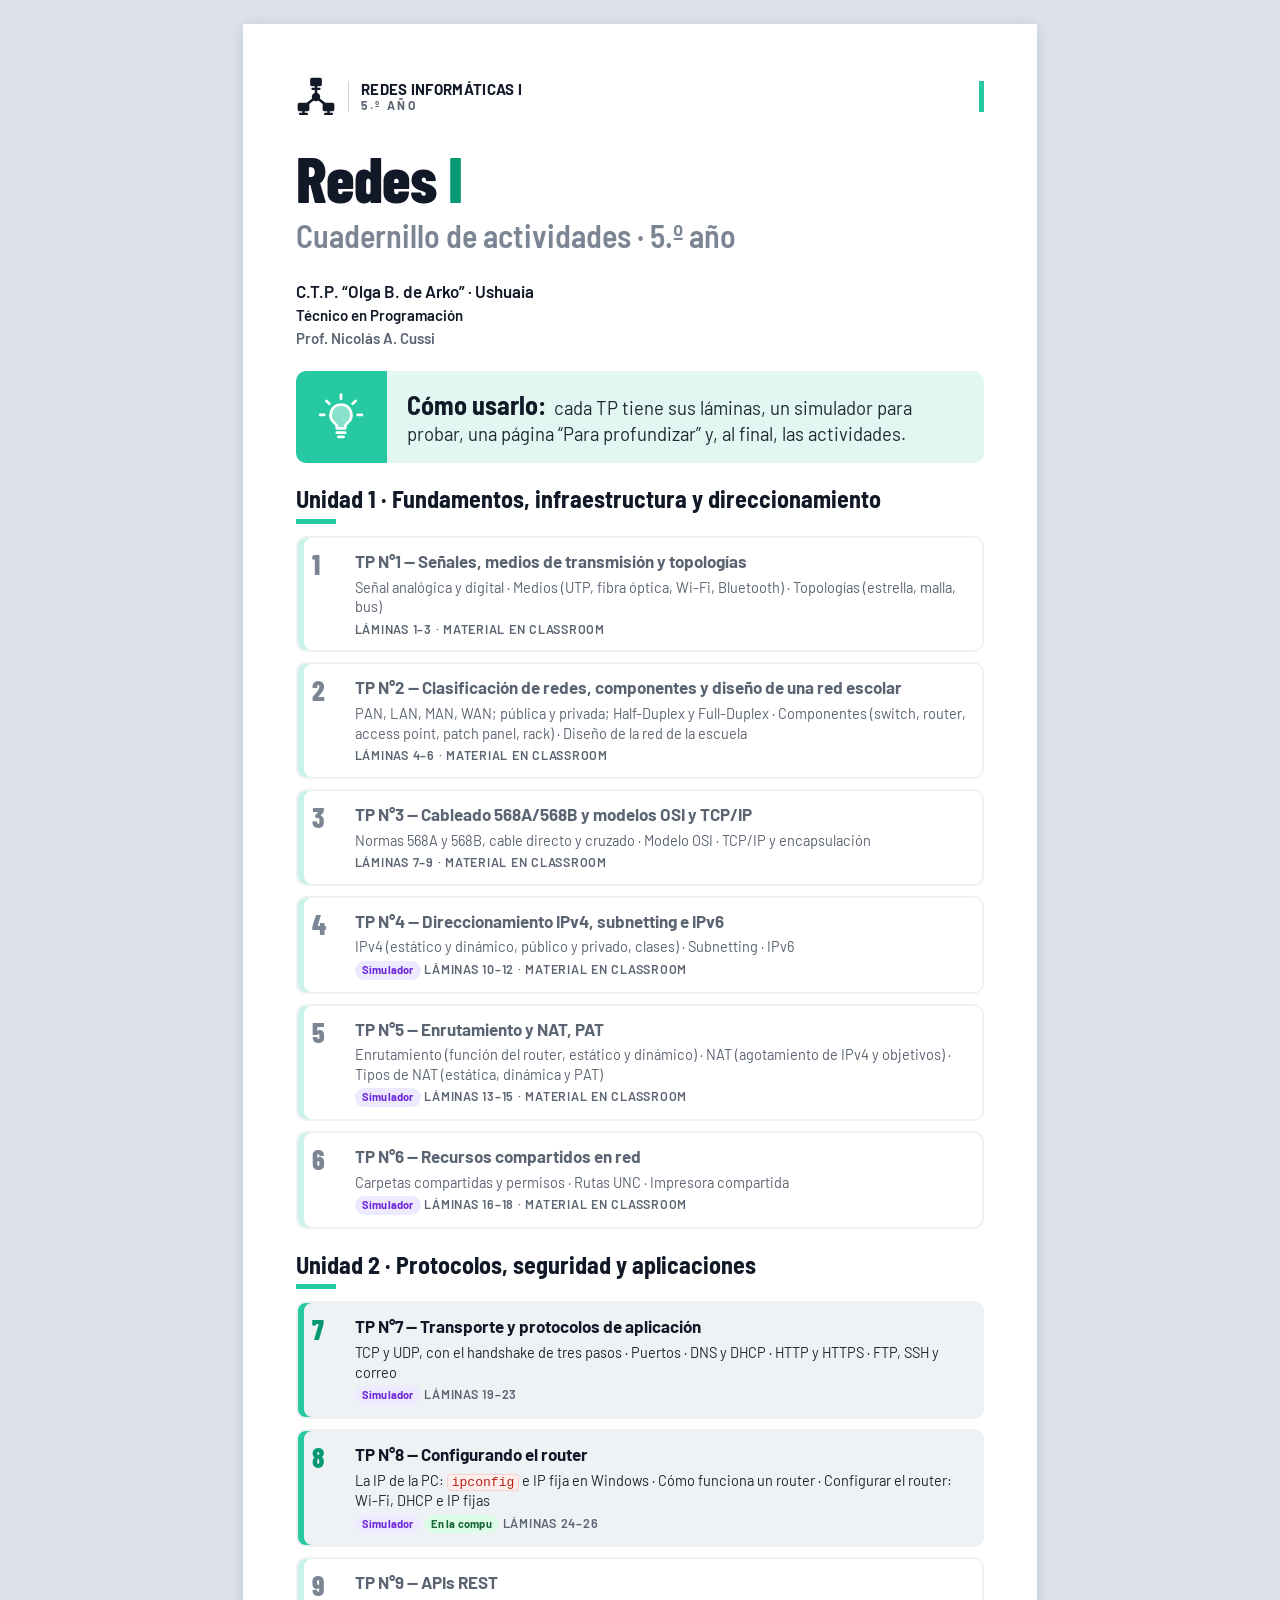
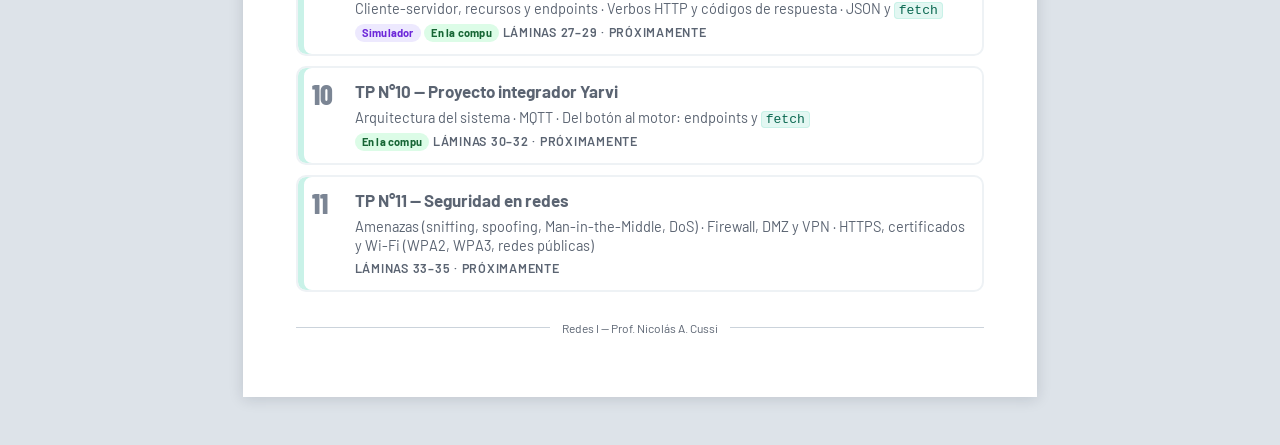
==== indice.html @ a8e3566a "Índice: Técnico en Programación en negro" ====
<!DOCTYPE html>
<html lang="es-AR">
<head>
  <meta charset="utf-8">
  <meta name="viewport" content="width=device-width, initial-scale=1">
  <title>Redes I — Cuadernillo de actividades · Prof. Nicolás A. Cussi</title>
  <meta name="description" content="Cuadernillo de actividades de Redes I (5.º año), organizado en 11 TPs y 2 unidades. Técnico en Programación, C.T.P. “Olga B. de Arko”, Ushuaia.">
  <meta name="theme-color" content="#26C9A1">
  <link rel="preload" href="assets/fonts/barlow-condensed-latin-800-normal.woff2" as="font" type="font/woff2" crossorigin>
  <link rel="stylesheet" href="assets/css/estilos.css">
</head>
<body>

<svg width="0" height="0" style="position:absolute" aria-hidden="true" focusable="false">
  <defs>
    <!-- Red en estrella: tres equipos conectados a un nodo central -->
    <symbol id="i-red-solido" viewBox="0 0 48 48">
      <path d="M24 24V15M24 24L9 36M24 24l15 12" style="fill:none;stroke:currentColor;stroke-width:3;stroke-linecap:round"/>
      <g style="fill:currentColor;stroke:none">
        <circle cx="24" cy="24" r="5"/>
        <rect x="17" y="1" width="14" height="10" rx="2"/>
        <path d="M22.5 10.5h3V13h2.75a1.25 1.25 0 0 1 0 2.5h-8.5a1.25 1.25 0 0 1 0-2.5h2.75z"/>
        <rect x="2" y="31" width="14" height="10" rx="2"/>
        <path d="M7.5 40.5h3V43h2.75a1.25 1.25 0 0 1 0 2.5h-8.5a1.25 1.25 0 0 1 0-2.5h2.75z"/>
        <rect x="32" y="31" width="14" height="10" rx="2"/>
        <path d="M37.5 40.5h3V43h2.75a1.25 1.25 0 0 1 0 2.5h-8.5a1.25 1.25 0 0 1 0-2.5h2.75z"/>
      </g>
    </symbol>
  </defs>
</svg>

<a class="saltar" href="#indice">Saltar al índice</a>

<main class="portada">
  <div class="cab" aria-hidden="true">
    <svg class="cab__logo"><use href="#i-red-solido"/></svg>
    <div class="cab__marca"><b>REDES INFORMÁTICAS I</b><span>5.º AÑO</span></div>
    <span class="cab__raya"></span>
  </div>

  <header class="portada__hero">
    <h1>Redes <span>I</span></h1>
    <p class="tit__sub">Cuadernillo de actividades · 5.º año</p>
  </header>

  <p class="portada__datos">
    <strong class="portada__escuela">C.T.P.&nbsp;“Olga&nbsp;B.&nbsp;de&nbsp;Arko” · Ushuaia</strong><br>
    <strong class="portada__carrera">Técnico en Programación</strong><br>
    <strong>Prof. Nicolás A. Cussi</strong>
  </p>

  <aside class="idea" aria-label="Cómo usar el cuadernillo">
    <span class="idea__ico" aria-hidden="true">
      <svg class="ico" viewBox="0 0 48 48" focusable="false">
        <path d="M24 2.5v4M10 8.5l2.8 2.8M38 8.5l-2.8 2.8M4 22h4M40 22h4"/>
        <path d="M24 12a10 10 0 0 0-6.2 17.8c1.4 1.2 2.2 2.6 2.2 4.2v1h8v-1c0-1.6.8-3 2.2-4.2A10 10 0 0 0 24 12z" style="fill:var(--ac)"/>
        <path d="M20 39h8M21.5 43h5"/>
      </svg>
    </span>
    <p><strong>Cómo usarlo:</strong> cada TP tiene sus láminas, un simulador para probar, una página “Para profundizar” y, al final, las actividades.</p>
  </aside>

  <section class="bloque" id="indice" aria-labelledby="u1">
    <h2 class="subtitulo" id="u1">Unidad 1 · Fundamentos, infraestructura y direccionamiento</h2>
    <ul class="lista-tp">
      <li>
        <div class="tp tp--pronto">
          <span class="tp__num" aria-hidden="true">1</span>
          <span class="tp__titulo">TP N°1 — Señales, medios de transmisión y topologías</span>
          <span class="tp__temas">Señal analógica y digital · Medios (UTP, fibra óptica, Wi-Fi, Bluetooth) · Topologías (estrella, malla, bus)</span>
          <span class="tp__meta">Láminas 1–3 · Material en Classroom</span>
        </div>
      </li>
      <li>
        <div class="tp tp--pronto">
          <span class="tp__num" aria-hidden="true">2</span>
          <span class="tp__titulo">TP N°2 — Clasificación de redes, componentes y diseño de una red escolar</span>
          <span class="tp__temas">PAN, LAN, MAN, WAN; pública y privada; Half-Duplex y Full-Duplex · Componentes (switch, router, access point, patch panel, rack) · Diseño de la red de la escuela</span>
          <span class="tp__meta">Láminas 4–6 · Material en Classroom</span>
        </div>
      </li>
      <li>
        <div class="tp tp--pronto">
          <span class="tp__num" aria-hidden="true">3</span>
          <span class="tp__titulo">TP N°3 — Cableado 568A/568B y modelos OSI y TCP/IP</span>
          <span class="tp__temas">Normas 568A y 568B, cable directo y cruzado · Modelo OSI · TCP/IP y encapsulación</span>
          <span class="tp__meta">Láminas 7–9 · Material en Classroom</span>
        </div>
      </li>
      <li>
        <div class="tp tp--pronto">
          <span class="tp__num" aria-hidden="true">4</span>
          <span class="tp__titulo">TP N°4 — Direccionamiento IPv4, subnetting e IPv6</span>
          <span class="tp__temas">IPv4 (estático y dinámico, público y privado, clases) · Subnetting · IPv6</span>
          <span class="tp__meta"><span class="etq etq--sim">Simulador</span> Láminas 10–12 · Material en Classroom</span>
        </div>
      </li>
      <li>
        <div class="tp tp--pronto">
          <span class="tp__num" aria-hidden="true">5</span>
          <span class="tp__titulo">TP N°5 — Enrutamiento y NAT, PAT</span>
          <span class="tp__temas">Enrutamiento (función del router, estático y dinámico) · NAT (agotamiento de IPv4 y objetivos) · Tipos de NAT (estática, dinámica y PAT)</span>
          <span class="tp__meta"><span class="etq etq--sim">Simulador</span> Láminas 13–15 · Material en Classroom</span>
        </div>
      </li>
      <li>
        <div class="tp tp--pronto">
          <span class="tp__num" aria-hidden="true">6</span>
          <span class="tp__titulo">TP N°6 — Recursos compartidos en red</span>
          <span class="tp__temas">Carpetas compartidas y permisos · Rutas UNC · Impresora compartida</span>
          <span class="tp__meta"><span class="etq etq--sim">Simulador</span> Láminas 16–18 · Material en Classroom</span>
        </div>
      </li>
    </ul>
  </section>

  <section class="bloque" aria-labelledby="u2">
    <h2 class="subtitulo" id="u2">Unidad 2 · Protocolos, seguridad y aplicaciones</h2>
    <ul class="lista-tp">
      <li>
        <a class="tp" href="unidades/tp07.html">
          <span class="tp__num" aria-hidden="true">7</span>
          <span class="tp__titulo">TP N°7 — Transporte y protocolos de aplicación</span>
          <span class="tp__temas">TCP y UDP, con el handshake de tres pasos · Puertos · DNS y DHCP · HTTP y HTTPS · FTP, SSH y correo</span>
          <span class="tp__meta"><span class="etq etq--sim">Simulador</span> Láminas 19–23 <span class="tp__visto" data-visto="7" hidden>· ✓ Visto</span></span>
        </a>
      </li>
      <li>
        <a class="tp" href="unidades/tp08.html">
          <span class="tp__num" aria-hidden="true">8</span>
          <span class="tp__titulo">TP N°8 — Configurando el router</span>
          <span class="tp__temas">La IP de la PC: <code class="cod-cmd">ipconfig</code> e IP fija en Windows · Cómo funciona un router · Configurar el router: Wi-Fi, DHCP e IP fijas</span>
          <span class="tp__meta"><span class="etq etq--sim">Simulador</span> <span class="etq etq--compu">En la compu</span> Láminas 24–26 <span class="tp__visto" data-visto="8" hidden>· ✓ Visto</span></span>
        </a>
      </li>
      <li>
        <div class="tp tp--pronto">
          <span class="tp__num" aria-hidden="true">9</span>
          <span class="tp__titulo">TP N°9 — APIs REST</span>
          <span class="tp__temas">Cliente-servidor, recursos y endpoints · Verbos HTTP y códigos de respuesta · JSON y <code>fetch</code></span>
          <span class="tp__meta"><span class="etq etq--sim">Simulador</span> <span class="etq etq--compu">En la compu</span> Láminas 27–29 · Próximamente</span>
        </div>
      </li>
      <li>
        <div class="tp tp--pronto">
          <span class="tp__num" aria-hidden="true">10</span>
          <span class="tp__titulo">TP N°10 — Proyecto integrador Yarvi</span>
          <span class="tp__temas">Arquitectura del sistema · MQTT · Del botón al motor: endpoints y <code>fetch</code></span>
          <span class="tp__meta"><span class="etq etq--compu">En la compu</span> Láminas 30–32 · Próximamente</span>
        </div>
      </li>
      <li>
        <div class="tp tp--pronto">
          <span class="tp__num" aria-hidden="true">11</span>
          <span class="tp__titulo">TP N°11 — Seguridad en redes</span>
          <span class="tp__temas">Amenazas (sniffing, spoofing, Man-in-the-Middle, DoS) · Firewall, DMZ y VPN · HTTPS, certificados y Wi-Fi (WPA2, WPA3, redes públicas)</span>
          <span class="tp__meta">Láminas 33–35 · Próximamente</span>
        </div>
      </li>
    </ul>
  </section>

  <footer class="pie">
    <span class="pie__linea"></span>
    <span>Redes I — Prof. Nicolás A. Cussi</span>
    <span class="pie__linea"></span>
  </footer>
</main>

<script src="assets/js/actividades.js"></script>
</body>
</html>
---- assets/css/estilos.css ----
/* ==========================================================
   Redes I — Cuadernillo web
   Prof. Nicolás A. Cussi • Técnico en Programación · 5.º año
   Mobile first · Modo hoja A4 en escritorio e impresión
   ========================================================== */

/* ---------- Tipografías locales (SIL OFL, ver assets/fonts/OFL.txt) ---------- */
@font-face { font-family: "Barlow"; src: url("../fonts/barlow-latin-400-normal.woff2") format("woff2"); font-weight: 400; font-style: normal; font-display: swap; }
@font-face { font-family: "Barlow"; src: url("../fonts/barlow-latin-500-normal.woff2") format("woff2"); font-weight: 500; font-style: normal; font-display: swap; }
@font-face { font-family: "Barlow"; src: url("../fonts/barlow-latin-600-normal.woff2") format("woff2"); font-weight: 600; font-style: normal; font-display: swap; }
@font-face { font-family: "Barlow"; src: url("../fonts/barlow-latin-700-normal.woff2") format("woff2"); font-weight: 700; font-style: normal; font-display: swap; }
@font-face { font-family: "Barlow Semi Condensed"; src: url("../fonts/barlow-semi-condensed-latin-600-normal.woff2") format("woff2"); font-weight: 600; font-style: normal; font-display: swap; }
@font-face { font-family: "Barlow Semi Condensed"; src: url("../fonts/barlow-semi-condensed-latin-700-normal.woff2") format("woff2"); font-weight: 700; font-style: normal; font-display: swap; }
@font-face { font-family: "Barlow Condensed"; src: url("../fonts/barlow-condensed-latin-700-normal.woff2") format("woff2"); font-weight: 700; font-style: normal; font-display: swap; }
@font-face { font-family: "Barlow Condensed"; src: url("../fonts/barlow-condensed-latin-800-normal.woff2") format("woff2"); font-weight: 800; font-style: normal; font-display: swap; }

/* ---------- Paleta ---------- */
:root {
  /* Identidad */
  --acento: #26C9A1;         /* verde azulado: íconos, barras, flechas, recuadros. Encima va texto oscuro */
  --acento-numero: #069873;  /* número de cada título (3,6:1 sobre blanco: solo texto grande) */
  --acento-claro: #C9F2E8;   /* encabezados de tarjetas */
  --acento-suave: #E3F7F2;   /* fondo de "Idea clave" */
  --acento-texto: #096750;   /* texto de color sobre blanco o sobre el tono claro (5,6:1 o más) */
  --acento-fuerte: #1AA483;  /* actividades en la computadora: el acento, un tono más oscuro. Encima va texto oscuro (5,7:1) */

  /* Colores con significado propio */
  --archivo: #F59E0B;  --archivo-texto: #92400E;   --archivo-claro: #FEF3C7;  --archivo-linea: #FDE68A;
  --naranja: #EA580C;  --naranja-texto: #C2410C;   --naranja-claro: #FFEDD5;
  --ok: #15803D;       --ok-oscuro: #166534;       --ok-claro: #DCFCE7;
  --error: #B91C1C;    --error-claro: #FEE2E2;
  --sim-texto: #6D28D9;      --sim-claro: #EDE9FE;                              /* violeta: simuladores */
  --comando-texto: #B42318;  --comando-claro: #FDEEEC; --comando-linea: #F8D3CE;  /* rojo suave: comandos e IP */

  /* Ventanas: los tres puntos */
  --punto-rojo: #FF5F57; --punto-amarillo: #FEBC2E; --punto-verde: #28C840;

  /* Código en pantalla (fondo --consola-fondo; todos 5:1 o más) */
  --consola-fondo: #1E293B; --cod-texto: #E2E8F0; --consola-linea: #334155;
  --cod-etq: #FB7185;  /* rosa: palabras clave */
  --cod-atr: #A3E635;  /* lima: campos y propiedades */
  --cod-str: #FDE047;  /* amarillo: textos */
  --cod-com: #94A3B8;  /* gris azulado, en cursiva: comentarios */
  --cod-num: #C084FC;  /* violeta: números */
  --cod-fun: #67E8F9;  /* cian: funciones */
  /* Terminal: lo que sale bien y los errores */
  --consola-ok: #86EFAC;  --consola-error: #FCA5A5;

  --panel: #EEF2F5;         /* recuadros grises */
  --panel-oscuro: #DDE3E9;  /* gris un tono más oscuro (encabezado neutro de una tabla) */
  --panel-linea: #C6EBE2;   /* divisor dentro de recuadros */
  --blanco: #FFFFFF;
  --tinta: #111827;         /* títulos e íconos */
  --texto: #1F2933;         /* texto corrido */
  --gris-sub: #7B8594;      /* subtítulos grandes */
  --gris: #5B6472;          /* textos chicos en mayúsculas */
  --linea: #CBD3DB;         /* líneas del pie */
  --fondo-pantalla: #DDE3E9;/* fondo detrás de las hojas */

  --foco: #1E3A8A;          /* contorno de foco del teclado */

  --radio: 10px;
  --fuente: "Barlow", system-ui, -apple-system, "Segoe UI", Roboto, sans-serif;
  --fuente-titulo: "Barlow Semi Condensed", "Barlow", system-ui, sans-serif;
  --fuente-titular: "Barlow Condensed", "Barlow Semi Condensed", system-ui, sans-serif;
  --fuente-mono: ui-monospace, "Cascadia Mono", Consolas, "Liberation Mono", "Courier New", monospace;
}

/* ---------- Base ---------- */
*, *::before, *::after { box-sizing: border-box; }
html { -webkit-text-size-adjust: 100%; scroll-padding-top: 96px; }
body {
  margin: 0;
  font-family: var(--fuente);
  font-size: 16px;
  line-height: 1.4;
  color: var(--texto);
  background: var(--fondo-pantalla);
}
h1, h2, h3, h4, p, ol, ul { margin: 0; }
ol, ul { padding: 0; list-style: none; }
svg { display: block; }
strong { font-weight: 700; color: var(--tinta); }
a { color: inherit; }
:focus-visible { outline: 3px solid var(--foco); outline-offset: 3px; border-radius: 4px; }

.sr-only {
  position: absolute; width: 1px; height: 1px; padding: 0; margin: -1px;
  overflow: hidden; clip: rect(0 0 0 0); white-space: nowrap; border: 0;
}
.saltar {
  position: absolute; left: 8px; top: -60px; z-index: 50;
  background: var(--tinta); color: var(--blanco); padding: 10px 14px; border-radius: 6px;
  text-decoration: none; font-weight: 600;
}
.saltar:focus { top: 8px; }

/* ---------- Íconos (sprite SVG) ---------- */
.ico {
  width: 48px; height: 48px; flex: none;
  color: var(--tinta);
  --ac: var(--acento);
  fill: none; stroke: currentColor; stroke-width: 2.6;
  stroke-linecap: round; stroke-linejoin: round;
}
.ico--s  { width: 36px; height: 36px; }
.ico--l  { width: 56px; height: 56px; }
.ico--xl { width: 68px; height: 68px; }

/* ==========================================================
   Barra de navegación (solo pantalla)
   ========================================================== */
.barra {
  position: sticky; top: 0; z-index: 20;
  background: var(--blanco);
  border-bottom: 1px solid var(--linea);
  box-shadow: 0 2px 8px rgba(17, 24, 39, .06);
}
.barra__fila {
  display: flex; align-items: center; gap: 10px;
  max-width: 210mm; margin: 0 auto; padding: 8px 16px;
}
.barra__volver, .boton { flex: none; }
.barra__titulo {
  flex: 1; min-width: 0; text-align: center;
  font-family: var(--fuente-titulo); font-weight: 700; font-size: 16px; line-height: 1.15; color: var(--tinta);
}
.boton__largo { display: none; }
@media (min-width: 560px) {
  .barra__titulo { font-size: 18px; }
  .boton__largo { display: inline; }
}
.boton {
  display: inline-flex; align-items: center; gap: 6px;
  background: var(--tinta); color: var(--blanco);
  text-decoration: none; font-weight: 600; font-size: 14px;
  padding: 8px 12px; border-radius: 8px;
}
button.boton { border: 0; font-family: inherit; line-height: inherit; cursor: pointer; }
.boton:hover { background: #263244; }
.boton svg { width: 18px; height: 18px; stroke: currentColor; fill: none; stroke-width: 2.2; stroke-linecap: round; stroke-linejoin: round; }

.partes {
  position: relative;
  display: flex; gap: 6px; overflow-x: auto;
  max-width: 210mm; margin: 0 auto; padding: 0 16px 8px;
  scrollbar-width: none;
}
.partes::-webkit-scrollbar { display: none; }
.partes a {
  flex: none; text-decoration: none; font-size: 14px; font-weight: 600;
  padding: 6px 12px; border-radius: 999px;
  background: var(--panel); color: var(--tinta);
}
.partes a[aria-current="true"] { background: var(--acento-claro); box-shadow: inset 0 -3px 0 var(--acento); }

/* ==========================================================
   Lámina (una página del cuadernillo)
   ========================================================== */
.laminas { padding: 12px 0 32px; }
.lamina > * { flex-shrink: 0; }

.lamina {
  position: relative; overflow: hidden;
  display: flex; flex-direction: column; gap: 18px;
  max-width: 210mm; margin: 0 auto 12px;
  padding: 20px 16px 14px;
  background: var(--blanco);
}

/* --- Cabecera --- */
.cab { display: flex; align-items: center; gap: 12px; }
.cab__logo { width: 34px; height: 34px; color: var(--tinta); flex: none; }
.cab__marca {
  display: flex; flex-direction: column;
  padding-left: 12px; border-left: 1.5px solid var(--linea);
  line-height: 1.15;
}
/* El nombre de la materia y "TRABAJO PRÁCTICO N°X" llevan siempre el mismo tamaño */
.cab__marca b, .cab__lema {
  font-size: 14px; font-weight: 700; letter-spacing: .02em; color: var(--tinta);
  text-transform: uppercase; white-space: nowrap;
}
.cab__marca span { font-size: 11px; letter-spacing: .22em; color: var(--gris); }
.cab__lema { margin-left: auto; text-align: right; line-height: 1.15; }
/* barra vertical del alto del bloque de texto (2 renglones de .cab__marca) */
.cab__raya { width: 5px; height: 29px; background: var(--acento); flex: none; }
.cab__marca + .cab__raya { margin-left: auto; }
@media (max-width: 479px) {
  .cab { gap: 10px; }
  .cab__marca b, .cab__lema { font-size: 13px; }
  .cab__lema-n { display: block; }
  .cab__raya { height: 30px; }
}
@media (max-width: 379px) {
  .cab__marca b, .cab__lema { font-size: 12px; }
  .cab__raya { height: 28px; }
}

/* --- Título --- */
.tit__h {
  font-family: var(--fuente-titular); font-weight: 700;
  font-size: clamp(34px, 9.6vw, 56px); line-height: 1; letter-spacing: -.008em;
  color: var(--tinta);
}
.tit__num { color: var(--acento-numero); font-weight: 800; margin-right: .12em; }
.tit__sub {
  margin-top: 4px;
  font-family: var(--fuente-titulo); font-weight: 600;
  font-size: clamp(20px, 5.6vw, 33px); line-height: 1.1; color: var(--gris-sub);
}
.tit__ico { display: inline-block; vertical-align: -.08em; width: .78em; height: .78em; margin-right: .1em; stroke-width: 3; }

/* --- Bloques comunes --- */
.texto { font-size: 17px; line-height: 1.45; }

.panel {
  background: var(--panel); border-radius: 12px;
  padding: 16px 14px;
}
.subtitulo {
  font-family: var(--fuente-titulo); font-weight: 700; font-size: 22px; color: var(--tinta);
  line-height: 1.15;
}
.subtitulo::after {
  content: ""; display: block; width: 40px; height: 5px; margin-top: 6px; background: var(--acento);
}
.panel__cab { display: flex; align-items: flex-start; justify-content: space-between; gap: 12px; margin-bottom: 14px; }
.panel__nota {
  font-size: 9.5px; font-weight: 600; letter-spacing: .16em; text-transform: uppercase;
  color: var(--gris); text-align: right; line-height: 1.5;
}

/* Recuadro de definición / introducción */
.intro {
  display: grid; grid-template-columns: auto 1fr; align-items: center; gap: 14px;
  background: var(--panel); border-radius: var(--radio); padding: 14px;
}
.intro p {
  padding-left: 14px; border-left: 2px solid var(--panel-linea);
  font-size: 17px; line-height: 1.4;
}

/* Secuencias con flechas (vertical en celular, horizontal en pantalla ancha) */
.secuencia { display: grid; gap: 26px; }
.secuencia > li { position: relative; }
.secuencia > li:not(:last-child)::after {
  content: ""; position: absolute; left: 50%; bottom: -21px;
  width: 18px; height: 16px; background: var(--acento);
  clip-path: polygon(0 32%, 52% 32%, 52% 0, 100% 50%, 52% 100%, 52% 68%, 0 68%);
  transform: translateX(-50%) rotate(90deg);
}

/* Pasos (Dato → Contexto → …) */
.paso {
  display: grid; grid-template-columns: 64px 1fr; grid-template-areas: "ico tit" "ico txt";
  align-items: center; column-gap: 14px; row-gap: 2px;
  background: var(--panel); border-radius: 8px; padding: 12px 14px;
}
.paso .ico { grid-area: ico; width: 56px; height: 56px; margin: 0 auto; }
.paso h3, .paso h4 { grid-area: tit; font-family: var(--fuente); font-weight: 700; font-size: 19px; color: var(--tinta); }
.paso p  { grid-area: txt; font-size: 16px; line-height: 1.3; }

/* Tarjetas blancas con encabezado del acento */
.tarjeta {
  background: var(--blanco); border-radius: 8px; padding: 6px 6px 12px;
  display: flex; flex-direction: column; align-items: center; text-align: center; gap: 8px;
}
.tarjeta__cab {
  align-self: stretch;
  background: var(--acento-claro); border-radius: 6px;
  font-family: var(--fuente); font-weight: 700; font-size: 18px; color: var(--tinta);
  padding: 6px 8px;
}
.tarjeta p { font-size: 16px; line-height: 1.3; padding: 0 6px; }
.tarjeta .grande { font-size: 30px; font-weight: 700; color: var(--tinta); line-height: 1.1; }

/* Ejemplos en la vida real */
.ejemplos .tarjeta { min-height: 100%; }

/* Mosaico de cosas (¿Qué puede guardar?) */
.mosaico { display: grid; grid-template-columns: repeat(2, 1fr); gap: 10px; }
.mosaico li {
  background: var(--blanco); border-radius: 8px; padding: 12px 8px 14px;
  display: flex; flex-direction: column; align-items: center; gap: 10px;
  font-weight: 700; font-size: 17px; color: var(--tinta);
}

/* Grilla de ámbitos (Escuela, Comercio, …) */
.ambitos { display: grid; grid-template-columns: repeat(2, 1fr); gap: 10px; }
.ambitos .tarjeta { border: 5px solid var(--panel); height: 100%; }

/* Lista horizontal con ícono (¿Qué tienen en común?) */
.comun { display: grid; gap: 10px; }
.comun li {
  display: flex; align-items: center; gap: 12px;
  background: var(--blanco); border-radius: 8px; padding: 10px 14px;
  font-size: 17px; line-height: 1.2;
}

/* Recuadro "Ejemplo" */
.ejemplo {
  display: grid; grid-template-columns: auto 1fr; align-items: center; gap: 12px;
  background: var(--panel); border-radius: var(--radio); padding: 12px 14px;
}
.ejemplo .subtitulo { font-size: 20px; }
.ejemplo p { grid-column: 1 / -1; font-size: 16.5px; }

/* Dos opciones lado a lado (Hoja de cálculo / Base de datos) */
.comparar { display: grid; gap: 10px; }
.comparar li {
  display: grid; grid-template-columns: 1fr auto; align-items: center; gap: 12px;
  background: var(--panel); border-radius: var(--radio); padding: 14px;
}
.comparar h3, .comparar h4 { font-family: var(--fuente-titulo); font-weight: 700; font-size: 23px; color: var(--tinta); line-height: 1.1; margin-bottom: 4px; }
.comparar p { font-size: 16.5px; line-height: 1.35; }

/* Tabla comparativa */
.tabla-comp { width: calc(100% + 12px); margin: -6px; border-collapse: separate; border-spacing: 6px; table-layout: fixed; }
.tabla-comp th, .tabla-comp td {
  background: var(--panel); border-radius: 6px; padding: 9px 6px;
  font-size: 15px; line-height: 1.2; text-align: center; font-weight: 400;
}
.tabla-comp thead th { background: var(--acento-claro); font-weight: 700; color: var(--tinta); font-size: 16px; }
.tabla-comp thead th:first-child, .tabla-comp tbody th { width: 36%; }
.tabla-comp tbody th { text-align: left; font-weight: 700; color: var(--tinta); }
.tabla-comp tbody th span { display: flex; align-items: center; gap: 8px; }
.tabla-comp .ico { width: 24px; height: 24px; stroke-width: 3.2; }

/* ¿Cuándo conviene cada una? */
.cuando { display: grid; gap: 10px; margin-top: 12px; }
.cuando li {
  display: flex; align-items: center; gap: 14px;
  background: var(--panel); border-radius: var(--radio); padding: 12px 14px;
  font-size: 16.5px; line-height: 1.35;
}
.sin-raya::after { display: none; }

/* Dos grupos en un mismo esquema: el primero con el acento (.grupo) y el segundo en naranja
   (.grupo--naranja). Cliente y servidor van siempre así. Funciona y falla: .grupo--ok y .grupo--error */
.grupo { --grupo: var(--acento); --grupo-claro: var(--acento-claro); }
.grupo--naranja { --grupo: var(--naranja); --grupo-claro: var(--naranja-claro); }
.grupo--naranja .ico { --ac: var(--naranja); }
.grupo--ok { --grupo: var(--ok); --grupo-claro: var(--ok-claro); }
.grupo--ok .ico { --ac: var(--ok); }
.grupo--error { --grupo: var(--error); --grupo-claro: var(--error-claro); }
.grupo--error .ico { --ac: var(--error); }
.comparar .grupo { box-shadow: inset 0 5px 0 var(--grupo); }
.comparar .grupo--ok, .comparar .grupo--naranja, .comparar .grupo--error { background: var(--grupo-claro); }
.cuando .grupo { box-shadow: inset 5px 0 0 var(--grupo); }
.tabla-comp thead th.grupo { background: var(--grupo-claro); }
.tabla-comp thead th:first-child { background: var(--panel-oscuro); }

/* Tabla de ejemplo con señalamientos (Tabla · Fila · Columna) */
.senalada { display: grid; gap: 12px; }
.tabla-ej {
  width: 100%; border-collapse: collapse; table-layout: fixed;
  background: var(--blanco); font-size: 16px; line-height: 1.2; text-align: center;
}
.tabla-ej caption {
  background: var(--acento); color: var(--tinta); border-radius: 8px 8px 0 0;
  font-weight: 700; font-size: 19px; letter-spacing: .05em; padding: 5px;
}
.tabla-ej th { background: var(--acento-claro); color: var(--tinta); font-weight: 700; padding: 7px 4px; }
.tabla-ej td { padding: 6px 4px; border-top: 1px solid var(--linea); }
.tabla-ej th + th, .tabla-ej td + td { border-left: 1px solid var(--linea); }
.tabla-ej .marca-col { border: 3px solid var(--acento); background: var(--acento-suave); }
/* columna en el acento y fila en naranja (dos grupos en un mismo esquema) */
.tabla-ej .marca-fila { border: 3px solid var(--naranja); }
.tabla-ej .marca-fila td { background: var(--naranja-claro); }
.senal { display: grid; grid-template-columns: auto 1fr; align-items: center; gap: 4px 10px; }
.senal b {
  position: relative; justify-self: start;
  background: var(--acento); color: var(--tinta); border-radius: 6px;
  font-weight: 700; font-size: 16px; padding: 4px 12px;
}
.senal--fila b { background: var(--naranja-texto); color: var(--blanco); }
.senal p { font-size: 15px; line-height: 1.3; }

/* Grilla de 4 tarjetas (Tabla · Columna · Fila · Registro) */
.ambitos--4 .tarjeta { border: 0; }

/* Entidades con sus atributos */
.entidades { display: grid; gap: 10px; }
.entidades .tarjeta, .tipos .tarjeta { background: var(--panel); }
.entidades .tarjeta { gap: 6px; padding-bottom: 10px; }
.tarjeta .tarjeta__rotulo { font-size: 16px; }
.chips { align-self: stretch; display: grid; grid-template-columns: 1fr 1fr; gap: 6px; padding: 0 4px; }
.chips li { background: var(--acento-suave); border-radius: 6px; padding: 5px 4px; font-size: 16px; text-align: center; }
/* TP2, lámina 6: la entidad en el acento y los atributos en naranja */
.chips.grupo li, .tarjeta.grupo .tarjeta__cab { background: var(--grupo-claro); }

/* ¿Cómo reconocerlos? (dos definiciones con ejemplo) */
.reconocer { display: grid; gap: 10px; }
.reconocer .tarjeta { gap: 10px; }
.reconocer__def { display: flex; align-items: center; gap: 12px; text-align: left; padding: 0 8px; }
.tarjeta .reconocer__ej { align-self: stretch; background: var(--panel); border-radius: 6px; padding: 6px 8px; }

/* Tipos de datos */
.tipos { display: grid; grid-template-columns: repeat(2, 1fr); gap: 10px; }
.tipo__valor {
  font-family: var(--fuente-titular); font-weight: 800; font-size: 44px; line-height: 48px;
  letter-spacing: .03em; color: var(--tinta);
}
.tipo__valor--acento { color: var(--acento-numero); }
.tipo__valor span { color: var(--acento); }

/* Tabla con datos dentro de una actividad */
.act-tabla caption { text-align: left; font-weight: 700; letter-spacing: .05em; color: var(--tinta); padding-bottom: 4px; }
.act-tabla--datos td { height: auto; }
.act > .act-tabla { width: 100%; margin: 8px 0 0; font-size: 14px; }

/* Página "Para profundizar" */
.pf-grid { display: grid; gap: 12px; }
.pf {
  display: grid; gap: 8px;
  background: var(--panel); border-radius: 12px; border-left: 6px solid var(--acento);
  padding: 14px 14px 14px 16px;
}
.pf__etiqueta { font-size: 10px; font-weight: 700; letter-spacing: .16em; text-transform: uppercase; color: var(--gris); }
.pf__titulo { font-family: var(--fuente-titulo); font-weight: 700; font-size: 21px; line-height: 1.15; color: var(--tinta); }
.pf p, .pf li { font-size: 16px; line-height: 1.4; }
.pf__cols { display: grid; gap: 10px; align-items: start; }
.pf__texto { display: grid; gap: 8px; }
.pf__caja { background: var(--blanco); border-radius: 8px; padding: 10px 12px; display: grid; gap: 6px; }
.pf__caja h4 {
  font-size: 11px; font-weight: 700; letter-spacing: .14em; text-transform: uppercase; color: var(--gris);
  padding-bottom: 5px; border-bottom: 3px solid var(--acento); justify-self: start;
}
.pf__lista { display: grid; gap: 5px; }
.pf__lista li { position: relative; padding-left: 16px; }
.pf__lista li::before { content: ""; position: absolute; left: 0; top: .5em; width: 7px; height: 7px; background: var(--acento); border-radius: 2px; }

/* Idea clave */
.idea {
  display: grid; grid-template-columns: 64px 1fr; align-items: stretch;
  background: var(--acento-suave); border-radius: var(--radio); overflow: hidden;
}
.idea__ico { display: flex; align-items: center; justify-content: center; background: var(--acento); }
.idea__ico .ico { color: var(--blanco); --ac: rgba(255, 255, 255, .45); width: 40px; height: 40px; }
.idea p { padding: 12px 14px; font-size: 16.5px; line-height: 1.35; align-self: center; }
.idea strong { font-family: var(--fuente-titulo); font-size: 21px; margin-right: 4px; }

/* Pie */
.pie {
  margin-top: auto; padding-top: 6px;
  display: flex; align-items: center; gap: 12px;
  font-size: 11.5px; color: var(--gris);
}
.pie__linea { flex: 1; height: 1px; background: var(--linea); }
.pie__num { font-weight: 700; font-size: 15px; color: var(--tinta); min-width: 1.2em; text-align: right; }

/* ==========================================================
   Actividades para hacer en la carpeta
   (estructura del profe: TP N°X — nombre / Consigna / 1- a) b) c),
    con la tipografía y la paleta del cuadernillo)
   ========================================================== */
.act-banda {
  display: flex; align-items: center; gap: 14px;
  background: var(--acento); color: var(--tinta);
  border-radius: var(--radio); padding: 12px 16px;
}
.act-banda .ico { --ac: var(--blanco); width: 40px; height: 40px; }
.act-banda h2 { font-family: var(--fuente-titular); font-weight: 700; font-size: 26px; line-height: 1; letter-spacing: -.005em; }
.act-banda p { font-size: 15px; font-weight: 500; line-height: 1.25; margin-top: 3px; }
.act-banda__parte {
  margin-left: auto; flex: none; text-align: right;
  font-size: 10px; font-weight: 700; letter-spacing: .16em; text-transform: uppercase; line-height: 1.5;
  padding-left: 12px; border-left: 1.5px solid rgba(17, 24, 39, .35);
}
.consigna {
  background: var(--acento-suave); border-radius: var(--radio);
  padding: 12px 16px; font-size: 16.5px; line-height: 1.4;
}
.consigna strong { font-family: var(--fuente-titulo); font-size: 19px; margin-right: 2px; }

.acts { display: grid; gap: 12px; }

.act { background: var(--panel); border-radius: 12px; padding: 12px 12px 12px; }
.act__titulo {
  display: flex; align-items: center; gap: 10px;
  font-family: var(--fuente-titulo); font-weight: 700; font-size: 21px; line-height: 1.15; color: var(--tinta);
}
.act__num {
  flex: none; display: inline-flex; align-items: center; justify-content: center;
  min-width: 34px; height: 30px; padding: 0 6px; border-radius: 7px;
  background: var(--acento); color: var(--tinta);
  font-family: var(--fuente-titular); font-weight: 800; font-size: 21px;
}
.act__caso { margin-top: 9px; font-size: 16px; line-height: 1.4; padding-left: 12px; border-left: 3px solid var(--acento); }
.act__items { margin-top: 9px; display: grid; gap: 6px; }
.act__items > li {
  display: grid; grid-template-columns: 30px 1fr; gap: 10px; align-items: start;
  background: var(--blanco); border-radius: 8px; padding: 8px 12px 8px 8px;
  font-size: 16px; line-height: 1.38;
}
.act__letra {
  background: var(--acento-claro); border-radius: 6px; text-align: center;
  font-weight: 700; color: var(--tinta); font-size: 15px; line-height: 1.5;
}
.act__frases { margin-top: 5px; display: grid; gap: 3px; }
.act__frases li { position: relative; padding-left: 16px; }
.act__frases li::before { content: ""; position: absolute; left: 0; top: .5em; width: 7px; height: 7px; background: var(--acento); border-radius: 2px; }
.act-tabla {
  width: calc(100% + 40px); margin: 7px 0 0 -40px;   /* en el celular ocupa todo el ancho del ítem */
  border-collapse: collapse; table-layout: auto; font-size: 12.5px;
}
.act-tabla th, .act-tabla td { border: 1.5px solid var(--linea); padding: 5px 4px; text-align: left; height: 30px; }
.act-tabla thead th { background: var(--acento-claro); font-weight: 700; color: var(--tinta); text-align: center; }
.act-tabla tbody th { font-weight: 600; color: var(--tinta); }

/* Actividades en la computadora (solo TP8, TP9 y TP10) */
/* Mismo hilo de color que la carpeta: el acento, un tono más oscuro, con texto oscuro encima */
.lamina--compu .act-banda { background: var(--acento-fuerte); }
.lamina--compu .act__num { background: var(--acento-fuerte); }

/* Recuadros "Importante" y "Recomendación" (solo en láminas nuevas y "Para profundizar") */
.nota { display: grid; gap: 4px; border-radius: var(--radio); padding: 12px 14px 12px 18px; }
.nota h3 { font-family: var(--fuente-titulo); font-weight: 700; font-size: 19px; line-height: 1.2; }
.nota p { font-size: 16px; line-height: 1.4; }
.nota--importante { background: var(--naranja-claro); box-shadow: inset 4px 0 0 var(--naranja); }
.nota--importante h3 { color: var(--naranja-texto); }
.nota--importante .tit-ico { --ac: var(--naranja-texto); }
.nota--consejo, .pf__caja--consejo { background: var(--ok-claro); box-shadow: inset 4px 0 0 var(--ok); }
.pf__caja--consejo { padding-left: 16px; }
.nota--consejo h3, .pf__caja--consejo h4 { color: var(--ok); }
.pf__caja--consejo h4 { border-bottom-color: var(--ok); }
.nota--consejo .tit-ico, .pf__caja--consejo .tit-ico { --ac: var(--ok); }
.tit-ico { display: inline-block; width: 1.2em; height: 1.2em; margin-right: 6px; vertical-align: -.25em; }

/* ==========================================================
   Código, archivos y ventanas
   ========================================================== */
/* Código dentro del texto (comandos con .cod-cmd, IP con .cod-ip, archivos con .cod-archivo): fondo claro,
   texto y borde de su color (el borde va con box-shadow para no cambiar el ancho) */
code {
  font-family: var(--fuente-mono); font-size: .9em; white-space: pre-wrap; overflow-wrap: anywhere;   /* una URL larga no desborda en el celular */
  border-radius: 4px; padding: 1px 5px;
  background: var(--acento-suave); color: var(--acento-texto); box-shadow: inset 0 0 0 1px var(--acento-claro);
}
code.cod-archivo { background: var(--archivo-claro); color: var(--archivo-texto); box-shadow: inset 0 0 0 1px var(--archivo-linea); }
code.cod-cmd, code.cod-ip { background: var(--comando-claro); color: var(--comando-texto); box-shadow: inset 0 0 0 1px var(--comando-linea); }

/* Ventanas: los tres puntos de color delante del nombre */
.archivo__nombre::before, .ventana-cod__barra::before, .captura__barra::before {
  content: ""; flex: none; width: 8px; height: 8px; border-radius: 50%;
  background: var(--punto-rojo); box-shadow: 12px 0 var(--punto-amarillo), 24px 0 var(--punto-verde);
  margin-right: 24px;
}

/* Ventana de un archivo (nombre arriba, contenido en monoespaciado) */
.archivo {
  width: fit-content; max-width: 100%; margin: 0;
  background: var(--blanco); border: 1.5px solid var(--linea); border-radius: 8px; overflow: hidden;
  box-shadow: 0 6px 16px -8px rgba(15, 23, 42, .6);
}
.archivo__nombre {
  display: flex; align-items: center; gap: 8px;
  background: var(--tinta); color: var(--blanco); box-shadow: inset 0 3px 0 var(--archivo);
  font-family: var(--fuente-mono); font-size: 13px; font-weight: 600; padding: 4px 12px;
}
.archivo__txt {
  margin: 0; padding: 8px 14px 10px; overflow-x: auto;
  font-family: var(--fuente-mono); font-size: 15px; line-height: 1.65; color: var(--tinta);
}
.archivo__n { color: var(--gris); user-select: none; }

/* Archivo + explicación (una columna en el celular, dos en pantalla ancha) */
.archivo-ej { display: grid; gap: 12px; align-items: start; }
.lista-txt { display: grid; gap: 6px; font-size: 16px; line-height: 1.35; }

.comun code, .cuando code { display: block; width: fit-content; margin-top: 3px; }
.sin-raya + .texto { margin-top: 8px; }

/* Ventana de código o de terminal: barra con el rótulo + el contenido */
.ventana-cod {
  background: var(--consola-fondo); border-radius: 8px; overflow: hidden;
  box-shadow: 0 6px 16px -8px rgba(15, 23, 42, .6);
}
.ventana-cod__barra {
  display: flex; align-items: center; gap: 8px; padding: 6px 12px;
  font-family: var(--fuente-mono); font-size: 12px; font-weight: 600; color: var(--cod-com);
  border-bottom: 1px solid var(--consola-linea);
}
.ventana-cod__txt {
  margin: 0; padding: 8px 12px 10px;
  font-family: var(--fuente-mono); font-size: 13.5px; line-height: 1.5; color: var(--cod-texto);
  white-space: pre-wrap; overflow-wrap: anywhere;   /* en el celular, los renglones largos bajan */
}
/* colores del código */
.ventana-cod b, .t-etq { color: var(--cod-etq); }
.t-atr { color: var(--cod-atr); }
.t-str { color: var(--cod-str); }
.t-com { color: var(--cod-com); font-style: italic; }
.t-num { color: var(--cod-num); }
.t-fun { color: var(--cod-fun); }

.act__items .archivo { margin-top: 8px; }
/* Actividad con un archivo al costado de las consignas (en pantalla ancha) */
.act__cuerpo { display: grid; gap: 0 14px; align-items: start; }
.act__cuerpo > .archivo, .act__archivos { margin-top: 9px; }
.act__archivos { display: grid; gap: 8px; justify-items: start; }

/* ==========================================================
   Redes I: protocolos, esquemas, simulador y captura
   ========================================================== */
/* Puerto y transporte de un servicio: "PUERTO 53 · UDP" */
.puerto {
  display: inline-flex; align-items: center; gap: 8px; flex: none;
  background: var(--blanco); border: 1.5px solid var(--linea); border-radius: 999px;
  padding: 3px 5px 3px 12px; line-height: 1; white-space: nowrap;
}
.puerto__rot { font-size: 11px; font-weight: 700; letter-spacing: .12em; text-transform: uppercase; color: var(--gris); }
.puerto__num { font-family: var(--fuente-titular); font-weight: 800; font-size: 22px; color: var(--tinta); }
.puertos { display: flex; flex-wrap: wrap; gap: 8px 14px; }
.puertos li { display: flex; align-items: center; gap: 8px; font-weight: 700; font-size: 17px; color: var(--tinta); }
/* TCP y UDP: los dos grupos del esquema */
.etq--tcp { background: var(--acento); color: var(--tinta); }
.etq--udp { background: var(--naranja-texto); color: var(--blanco); }
.lamina .etq { font-size: 13px; padding: 2px 9px; letter-spacing: .04em; vertical-align: 1px; }

/* Dos columnas en pantalla ancha */
.columnas { display: grid; gap: 12px; align-items: start; }
.columnas .panel { display: grid; gap: 10px; align-content: start; }
.columnas .panel__cab { margin-bottom: 0; align-items: center; flex-wrap: wrap; }
.columnas .cuando { grid-template-columns: 1fr; margin-top: 0; }
.panel .texto, .panel > p { font-size: 16px; line-height: 1.4; }

/* Pasos con letra o número (DORA, resolución DNS) */
.lista-pasos { display: grid; gap: 6px; }
.lista-pasos li {
  display: grid; grid-template-columns: 34px 1fr; align-items: center; gap: 10px;
  background: var(--blanco); border-radius: 8px; padding: 6px 10px 6px 6px;
  font-size: 15.5px; line-height: 1.3;
}
.lista-pasos b {
  display: flex; align-items: center; justify-content: center; height: 34px; border-radius: 7px;
  background: var(--grupo, var(--panel-oscuro)); color: var(--tinta);
  font-family: var(--fuente-titular); font-weight: 800; font-size: 22px;
}

/* Secuencia con dos grupos (cliente en el acento, servidor en naranja): raya arriba de cada paso */
.secuencia .paso.grupo { box-shadow: inset 0 5px 0 var(--grupo); }

/* Esquemas en SVG (handshake) */
.esquema { margin: 0; }
.esquema svg { width: 100%; height: auto; max-width: 420px; margin: 0 auto; }
.esquema text { font-family: var(--fuente); fill: var(--tinta); }
.esquema figcaption { margin-top: 6px; font-size: 14.5px; line-height: 1.35; text-align: center; }
.esq-rot { font-size: 15px; font-weight: 700; }
.esq-txt { font-size: 13px; fill: var(--texto); }
.esq-vida { stroke: var(--linea); stroke-width: 2; stroke-dasharray: 5 5; }
.esq-pide { stroke: var(--acento); fill: var(--acento); }
.esq-responde { stroke: var(--naranja); fill: var(--naranja); }
.esq-caja-pide { fill: var(--acento-claro); }
.esq-caja-responde { fill: var(--naranja-claro); }

/* Códigos de estado de HTTP */
.codigos { display: grid; gap: 6px; }
.codigos li {
  display: grid; grid-template-columns: 54px 1fr; align-items: center; gap: 0 12px;
  background: var(--panel); border-radius: 8px; padding: 6px 12px;
  box-shadow: inset 5px 0 0 var(--grupo, var(--linea));
  font-size: 15px; line-height: 1.3;
}
.codigos b { grid-row: span 2; font-family: var(--fuente-titular); font-weight: 800; font-size: 28px; color: var(--tinta); text-align: center; }

/* ---------- Simulador ---------- */
.simulador { display: grid; gap: 12px; background: var(--panel); border-radius: 12px; padding: 14px; }
.sim__cab { display: flex; flex-wrap: wrap; align-items: center; gap: 6px 12px; }
.lamina .etq--sim { font-size: 14px; }
.sim__aviso { font-size: 14px; color: var(--gris); }
.sim__form { display: flex; flex-wrap: wrap; align-items: end; gap: 8px; }
.sim__campo { display: grid; gap: 4px; flex: 1 1 230px; min-width: 0; }
.sim__campo label { font-weight: 700; font-size: 15px; color: var(--tinta); }
.sim__campo input {
  width: 100%; min-width: 0; padding: 8px 10px;
  font-family: var(--fuente-mono); font-size: 16px; color: var(--tinta);
  background: var(--blanco); border: 2px solid var(--gris); border-radius: 8px;
}
.sim__campo input[aria-invalid="true"] { border-color: var(--error); }
.sim__ejemplos { display: flex; flex-wrap: wrap; align-items: center; gap: 6px 8px; font-size: 14px; }
.boton--claro { background: var(--blanco); color: var(--tinta); box-shadow: inset 0 0 0 2px var(--gris); }
.boton--claro:hover { background: var(--panel-oscuro); }
.boton--chico { font-size: 13px; padding: 5px 10px; }
button.boton:disabled { opacity: .45; cursor: not-allowed; }
.sim__botones { display: flex; flex-wrap: wrap; gap: 8px; }
.sim__estado { min-height: 1.4em; font-size: 15px; font-weight: 600; color: var(--tinta); }
.sim__estado--error { color: var(--error); }
.sim__leyenda { display: flex; flex-wrap: wrap; gap: 4px 14px; font-size: 13.5px; }
.sim__leyenda li { display: flex; align-items: center; gap: 6px; }
.sim__leyenda li::before { content: ""; width: 14px; height: 14px; border-radius: 3px; background: var(--leyenda); }
.sim__cuerpo { display: grid; gap: 12px; align-items: start; }
.sim__pasos { counter-reset: paso; display: grid; gap: 6px; }
.sim__paso {
  counter-increment: paso;
  display: grid; grid-template-columns: 28px 1fr; gap: 1px 10px; align-items: start;
  background: var(--blanco); border-radius: 8px; padding: 6px 10px 7px 8px;
  box-shadow: inset 4px 0 0 var(--paso, var(--linea));
}
.sim__paso::before {
  content: counter(paso); grid-row: span 2; margin-top: 1px;
  display: flex; align-items: center; justify-content: center; width: 26px; height: 26px; border-radius: 50%;
  background: var(--panel); font-weight: 700; font-size: 14px; color: var(--tinta);
}
.sim__paso[hidden] { display: none; }
.sim__quien { font-weight: 700; font-size: 14px; line-height: 1.3; color: var(--tinta); }
.sim__msg { font-size: 15px; line-height: 1.35; }
.sim__msg .etq { font-size: 11.5px; padding: 1px 7px; margin-left: 4px; }
.sim__paso--pide { --paso: var(--acento); }
.sim__paso--responde { --paso: var(--naranja); }
.sim__paso--ok { --paso: var(--ok); background: var(--ok-claro); }
.sim__paso--error { --paso: var(--error); background: var(--error-claro); }
.sim__paso--nuevo { animation: sim-aparece .25s ease-out; }
@keyframes sim-aparece { from { opacity: 0; transform: translateY(-4px); } }
@media (prefers-reduced-motion: reduce) { .sim__paso--nuevo { animation: none; } }
.sim__caches { display: grid; gap: 8px; }
.sim__cache { display: grid; gap: 4px; background: var(--blanco); border: 1.5px solid var(--linea); border-radius: 8px; padding: 8px 12px; }
.sim__cache h3 { font-size: 11px; font-weight: 700; letter-spacing: .14em; text-transform: uppercase; color: var(--gris); }
.sim__cache ul { display: grid; gap: 2px; font-family: var(--fuente-mono); font-size: 13px; color: var(--tinta); overflow-wrap: anywhere; }
.sim__vacia { font-family: var(--fuente); font-style: italic; color: var(--gris); }
.sim__cache .boton { justify-self: start; margin-top: 4px; }

/* ---------- Captura anotada (esquema de una ventana de Wireshark) ---------- */
.captura {
  margin: 0; background: var(--blanco); border: 1.5px solid var(--linea); border-radius: 8px; overflow: hidden;
}
.captura__barra {
  display: flex; align-items: center; gap: 8px; padding: 4px 12px;
  background: var(--tinta); color: var(--blanco); font-family: var(--fuente-mono); font-size: 12px; font-weight: 600;
}
.captura__filtro { padding: 4px 10px; background: var(--ok-claro); border-bottom: 1px solid var(--linea); font-family: var(--fuente-mono); font-size: 12.5px; color: var(--tinta); }
.captura__filtro span { font-family: var(--fuente); font-weight: 700; margin-right: 6px; }
.captura table { width: 100%; border-collapse: collapse; font-family: var(--fuente-mono); font-size: 12px; line-height: 1.35; color: var(--tinta); }
.captura th { background: var(--panel-oscuro); text-align: left; font-family: var(--fuente); font-weight: 700; padding: 3px 6px; white-space: nowrap; }
.captura td { padding: 4px 6px; vertical-align: top; }
.captura .pide td { background: var(--acento-suave); }
.captura .responde td { background: var(--naranja-claro); }
.captura .nota-fila td {
  background: var(--blanco); padding: 3px 6px 7px 26px; font-family: var(--fuente); font-size: 13.5px; line-height: 1.35;
  text-indent: -20px; border-bottom: 1px solid var(--linea);
}
.captura .nota-fila b { font-size: 15px; margin-right: 6px; }
.captura .nota-fila--pide b { color: var(--acento-texto); }
.captura .nota-fila--responde b { color: var(--naranja-texto); }
.captura .nota-fila--oculta td { color: var(--gris); font-style: italic; }
.captura__pie { padding: 6px 10px; font-size: 13.5px; line-height: 1.35; background: var(--panel); }

/* Tabla resumen de puertos */
.tabla-puertos { width: 100%; border-collapse: collapse; font-size: 14px; line-height: 1.25; }
.tabla-puertos th, .tabla-puertos td { padding: 4px 8px; text-align: left; border-bottom: 1px solid var(--linea); }
.tabla-puertos thead th { background: var(--acento-claro); color: var(--tinta); font-weight: 700; }
.tabla-puertos tbody th { font-family: var(--fuente-titular); font-weight: 800; font-size: 18px; color: var(--tinta); white-space: nowrap; }
.lamina .tabla-puertos .etq { font-size: 11px; padding: 0 7px; line-height: 1.45; }
.lamina--pf .subtitulo { font-size: 21px; }
.lamina--pf .subtitulo::after { margin-top: 4px; height: 4px; }

/* HTTP: solicitud y respuesta, cada una con su ventana y sus partes */
.http { display: grid; gap: 8px; align-content: start; }
.http__tit { font-family: var(--fuente-titulo); font-weight: 700; font-size: 19px; line-height: 1.2; color: var(--tinta); }
.http__tit span { font-family: var(--fuente); font-size: 11px; font-weight: 700; letter-spacing: .1em; text-transform: uppercase; color: var(--gris); }
/* "Para profundizar" con el bloque de la lámina al costado de la tabla */
.pf-fila { display: grid; gap: 12px; align-items: start; }
.http .lista-txt { font-size: 15px; gap: 4px; }
.codigos { margin-top: 12px; }
.panel > .texto + .columnas { margin-top: 8px; }
.panel > .http__tit { margin-top: 12px; }
.panel .codigos { margin-top: 6px; }
.panel .codigos li { background: var(--blanco); }
.codigos strong { font-size: 15px; line-height: 1.2; }

/* Variantes compactas para las hojas con mucho contenido */
.secuencia--compacta .paso .ico { width: 46px; height: 46px; }
.comparar.comparar--compacto h4 { font-size: 20px; }
.comparar.comparar--compacto p { font-size: 15.5px; }
.sim__intro { font-size: 16px; line-height: 1.4; }
.captura { margin-top: 8px; }
/* Recuadro de definición, más chico que una introducción de lámina */
.intro.intro--def { margin-top: 6px; padding: 8px 14px; gap: 14px; background: var(--acento-suave); }   /* mismo fondo que "Idea clave" */
.intro.intro--def p { font-size: 15px; line-height: 1.4; padding-left: 14px; }
.intro--def .ico { width: 44px; height: 44px; }
.tabla-puertos { margin-top: 10px; }

/* Tabla para completar en una sola fila (Puerto · 80 · 443 …) */
.act-tabla--fila th, .act-tabla--fila td { text-align: center; }
.act-tabla--fila tbody th { text-align: left; }
.act-tabla--fila td { height: 30px; }
.act-tabla--fila tr > :first-child { width: 22%; }
.act-tabla.act-tabla--compacta th, .act-tabla.act-tabla--compacta td { height: 26px; padding-top: 3px; padding-bottom: 3px; }

/* Rangos de puertos: números largos, una columna en el celular */
.tipos--rangos { grid-template-columns: 1fr; }
.tipo__valor.tipo__valor--chico { font-size: 32px; line-height: 38px; letter-spacing: .01em; }

@media (max-width: 599px) {
  /* Captura: cada fila como una tarjeta con el nombre de cada columna */
  .captura thead { position: absolute; width: 1px; height: 1px; overflow: hidden; clip: rect(0 0 0 0); }
  .captura tr:not(.nota-fila) {
    display: grid; grid-template-columns: auto auto 1fr;
    grid-template-areas: "no tiempo proto" "origen destino destino" "info info info";
  }
  .captura td[data-col="No."] { grid-area: no; }
  .captura td[data-col="Time"] { grid-area: tiempo; }
  .captura td[data-col="Protocol"] { grid-area: proto; }
  .captura td[data-col="Source"] { grid-area: origen; }
  .captura td[data-col="Destination"] { grid-area: destino; }
  .captura tr:not(.nota-fila) td { padding: 3px 6px; }
  .captura td[data-col]::before {
    content: attr(data-col); display: block;
    font-family: var(--fuente); font-size: 10px; font-weight: 700; letter-spacing: .08em; text-transform: uppercase; color: var(--gris);
  }
  .captura td[data-col="Info"] { grid-area: info; }
  .captura .nota-fila, .captura .nota-fila td { display: block; }
}

@media (max-width: 599px) {
  .tabla-puertos th, .tabla-puertos td { padding: 4px 5px; }
  .tabla-puertos { font-size: 13.5px; }
}
/* Celulares chicos: el botón "Índice" queda solo con la flecha, para que el título entre en dos renglones */
@media (max-width: 399px) {
  .barra__volver span { position: absolute; width: 1px; height: 1px; overflow: hidden; clip: rect(0 0 0 0); white-space: nowrap; }
  .barra__titulo { font-size: 15px; }
}

@media (min-width: 600px), print {
  .columnas { grid-template-columns: 1fr 1fr; }
  .codigos { grid-template-columns: 1fr 1fr; }
  .tipos--rangos { grid-template-columns: repeat(3, 1fr); }
  .sim__cuerpo { grid-template-columns: 1fr 210px; }
}

@media (min-width: 600px), print {
  .columnas--3-2 { grid-template-columns: 3fr 2fr; }
}

@media (min-width: 860px), print {
  /* Códigos de estado: los cinco en una fila */
  .codigos { grid-template-columns: repeat(5, 1fr); gap: 6px; }
  .codigos li { grid-template-columns: 1fr; align-content: start; gap: 1px; padding: 6px 8px 8px 12px; font-size: 13.5px; }
  .codigos b { grid-row: auto; text-align: left; font-size: 26px; line-height: 1.1; }
  .codigos strong { font-size: 14px; }
  .pf-fila { grid-template-columns: 1fr 1.65fr; gap: 3.5mm; }
  .pf-fila .pf { height: 100%; }
  .columnas .panel { padding: 12px 14px; gap: 8px; }
  .columnas .cuando li { font-size: 16px; padding: 10px 14px; gap: 14px; }
  .columnas .cuando .ico--l { width: 50px; height: 50px; }
  .secuencia--compacta .paso { padding: 10px 8px 12px; row-gap: 6px; }
  .secuencia--compacta .paso .ico { width: 50px; height: 50px; }
  .secuencia--compacta .paso h4 { font-size: 18px; }
  .secuencia--compacta .paso p { font-size: 15.5px; }
  .comparar.comparar--compacto li { padding: 10px 16px; }
  .tabla-puertos th, .tabla-puertos td { padding: 3px 8px; }
  .tabla-puertos tbody th { font-size: 15px; }
  .tabla-puertos { font-size: 13.5px; }
  .captura table { font-size: 11.5px; }
  .captura td { padding: 3px 6px; }
  .captura .nota-fila td { padding: 2px 6px 5px 26px; font-size: 13px; }
  .sim__paso { padding: 5px 10px 5px 8px; }
  .sim__pasos { gap: 5px; }
  .simulador { gap: 10px; }
}

/* ==========================================================
   Pantallas medianas: secuencias horizontales
   ========================================================== */
@media (min-width: 600px), print {
  .secuencia { grid-auto-flow: column; grid-auto-columns: 1fr; gap: 30px; }
  .secuencia > li:not(:last-child)::after {
    left: auto; right: -25px; top: 50%; bottom: auto;
    transform: translateY(-50%);
  }
  .paso {
    grid-template-columns: 1fr; grid-template-areas: "tit" "ico" "txt";
    text-align: center; row-gap: 10px; padding: 14px 10px 16px; height: 100%;
    align-content: start;
  }
  .paso h3, .paso h4 { font-size: 20px; }
  .paso .ico { width: 64px; height: 64px; }
  .mosaico { grid-template-columns: repeat(4, 1fr); }
  .ambitos { grid-template-columns: repeat(3, 1fr); }
  .ambitos--4 { grid-template-columns: repeat(4, 1fr); }
  .entidades, .tipos { grid-template-columns: repeat(3, 1fr); }
  .reconocer { grid-template-columns: 1fr 1fr; }
  .senalada {
    grid-template-columns: 1fr 3.2fr 1.25fr; grid-template-areas: "fila tabla nota" ". col .";
    column-gap: 20px; row-gap: 14px; align-items: center;
  }
  .senalada .tabla-ej { grid-area: tabla; }
  .senal--fila { grid-area: fila; margin-top: 12%; }
  .senal--tabla { grid-area: nota; align-self: start; }
  .senal--col { grid-area: col; margin-left: 20%; }
  .senal--fila, .senal--tabla { grid-template-columns: 1fr; }
  .senal--tabla b { justify-self: center; }
  .senal--tabla p { text-align: center; }
  .senal b::after { content: ""; position: absolute; background: var(--acento); width: 14px; height: 14px; }
  .senal--fila b::after { background: var(--naranja-texto); right: -13px; top: 50%; transform: translateY(-50%); clip-path: polygon(0 0, 100% 50%, 0 100%); }
  .senal--tabla b::after { left: -13px; top: 50%; transform: translateY(-50%); clip-path: polygon(100% 0, 0 50%, 100% 100%); }
  .senal--col b::after { left: 50%; top: -15px; transform: translateX(-50%); clip-path: polygon(50% 0, 100% 100%, 0 100%); }
  .comun { grid-template-columns: repeat(3, 1fr); }
  .comparar { grid-template-columns: 1fr 1fr; }
  .cuando { grid-template-columns: 1fr 1fr; }
  .act-tabla { width: 100%; margin-left: 0; table-layout: fixed; font-size: 14.5px; }
  .act-tabla th, .act-tabla td { padding: 6px 8px; }
  .pf__cols { grid-template-columns: 1.25fr 1fr; gap: 14px; }
  .ejemplo { grid-template-columns: auto auto 1fr; }
  .ejemplo p { grid-column: auto; padding-left: 12px; border-left: 2px solid var(--panel-linea); }
  .archivo-ej { grid-template-columns: auto 1fr; gap: 16px; }
  .act__cuerpo { grid-template-columns: auto 1fr; }
}

/* ==========================================================
   Escritorio e impresión: cada lámina es una hoja A4
   ========================================================== */
@media (min-width: 860px), print {
  .laminas { padding: 24px 0 48px; }
  .lamina {
    width: 210mm; min-height: 297mm; max-width: none;
    margin: 0 auto 24px;
    box-shadow: 0 2px 14px rgba(17, 24, 39, .14);
  }
  .lamina { padding: 11mm 13mm 8mm; gap: 5mm; justify-content: space-between; }
  .lamina > .pie { margin-top: 0; }
  .lamina--act { justify-content: flex-start; gap: 4mm; }
  .lamina--act > .pie { margin-top: auto; }
  .act-banda { padding: 10px 20px; gap: 16px; }
  .act-banda h2 { font-size: 36px; }
  .act-banda p { font-size: 16px; }
  .act-banda .ico { width: 46px; height: 46px; }
  .acts { gap: 3mm; }
  .acts--2col { grid-template-columns: 1fr 1fr; }
  .acts--2col .act__titulo { font-size: 18px; }
  .lamina--act .consigna { padding: 10px 16px; font-size: 16px; }
  .act__items { gap: 4px; margin-top: 8px; }
  .act__items > li { font-size: 15.5px; padding: 5px 12px 5px 8px; }
  .act__letra { line-height: 1.4; }
  .acts--amplio { gap: 5mm; }
  .acts--amplio .act { padding: 15px 16px 16px; }
  .acts--amplio .act__items { gap: 7px; margin-top: 11px; }
  .acts--amplio .act__items > li { font-size: 16.5px; padding: 9px 14px 9px 9px; }
  .acts--amplio .act-tabla { font-size: 15.5px; margin-top: 9px; }
  .acts--amplio .act-tabla th, .acts--amplio .act-tabla td { height: 36px; }
  .act__caso { font-size: 15.5px; margin-top: 8px; }
  .act { padding: 11px 13px 12px; }
  .tit__h { font-size: 50px; }
  .tit__h--largo { font-size: 43px; letter-spacing: -.018em; }
  .tit__sub { font-size: 32px; }

  /* Tamaños para llenar la hoja A4 */
  .cab__logo { width: 40px; height: 40px; }
  .cab__marca b, .cab__lema { font-size: 15px; }
  .cab__raya { height: 31px; }
  .cab__marca span { font-size: 12px; }
  .texto { font-size: 18.5px; }
  .intro { padding: 16px 18px; gap: 18px; }
  .intro p { font-size: 19px; padding-left: 18px; }
  .subtitulo { font-size: 24px; }
  .paso { padding: 16px 10px 18px; }
  .paso h3, .paso h4 { font-size: 21px; }
  .paso p { font-size: 17.5px; }
  .paso .ico { width: 70px; height: 70px; }
  .tarjeta__cab { font-size: 19px; }
  .tarjeta p { font-size: 17px; }
  .tarjeta .grande { font-size: 36px; }
  .tarjeta .ico--l { width: 64px; height: 64px; }
  .mosaico li { font-size: 18.5px; padding: 16px 8px 18px; }
  .mosaico .ico--xl { width: 72px; height: 72px; }
  .ambitos .ico--xl { width: 70px; height: 70px; }
  .comun li { font-size: 18.5px; padding: 12px 16px; }
  .comun .ico { width: 54px; height: 54px; }
  .ejemplo { padding: 14px 18px; }
  .ejemplo p { font-size: 18.5px; }
  .ejemplo .ico--l { width: 64px; height: 64px; }
  .idea { grid-template-columns: 24mm 1fr; }
  .idea__ico .ico { width: 50px; height: 50px; }
  .idea p { font-size: 18.5px; padding: 16px 20px; }
  .idea strong { font-size: 26px; }
  .comparar li { padding: 13px 18px; }
  .comparar h3, .comparar h4 { font-size: 26px; }
  .comparar p { font-size: 17.5px; }
  .comparar .ico--xl { width: 80px; height: 80px; }
  .tabla-comp th, .tabla-comp td { font-size: 17px; padding: 8px 8px; }
  .tabla-comp thead th { font-size: 18px; padding: 9px 8px; }
  .tabla-comp tbody th span { gap: 14px; padding-left: 14px; }
  .tabla-comp .ico { width: 30px; height: 30px; stroke-width: 3; }
  .cuando { margin-top: 10px; }
  .cuando li { font-size: 17.5px; padding: 11px 18px; gap: 18px; }
  .cuando .ico--l { width: 58px; height: 58px; }

  /* "Para profundizar": grilla 2 × 2 que ocupa el resto de la hoja */
  .pf-grid { grid-template-columns: 1fr 1fr; gap: 3.5mm; flex-grow: 1; }
  .lamina--pf { gap: 4mm; }
  .lamina--pf .tit__sub { font-size: 27px; }
  .pf { padding: 11px 13px 11px 15px; gap: 4px; align-content: start; }
  .pf__cols { grid-template-columns: 1fr; gap: 9px; }
  .pf__etiqueta { font-size: 9.5px; }
  .pf__titulo { font-size: 21px; margin-bottom: 3px; }
  .pf p, .pf li { font-size: 14px; line-height: 1.36; }
  .pf__texto { gap: 7px; }
  .pf__caja { padding: 8px 11px 9px; gap: 4px; }
  .pf__caja h4 { font-size: 9.5px; padding-bottom: 4px; border-bottom-width: 2px; }
  .pf__lista { gap: 4px; }
  .pie { font-size: 12px; }

  /* TP2: tabla señalada, entidades y tipos de datos */
  .senal--fila { margin-top: 30%; }
  .tabla-ej td { padding: 4px; }
  .tabla-ej th { padding: 5px 4px; }
  .tabla-ej caption { padding: 3px; }
  .ambitos--4 .tarjeta { gap: 6px; }
  .ambitos--4 .tarjeta p { font-size: 16px; }
  .ambitos--4 .tarjeta .ico--l { width: 50px; height: 50px; }
  .entidades .ico--xl { width: 56px; height: 56px; }
  .chips li { padding: 4px; }
  .reconocer .tarjeta { gap: 8px; }
  .reconocer .ico--l { width: 50px; height: 50px; }
  .tipos .ico--xl { width: 56px; height: 56px; }
  .tipo__valor { font-size: 42px; line-height: 44px; }
  .act > .act-tabla { font-size: 14.5px; }
  .act-tabla--datos { table-layout: auto; }
  .act-tabla--datos th, .act-tabla--datos td { padding: 4px 6px; }
  .senalada { padding: 10px 16px; }
  .ambitos--4 .tarjeta { padding-bottom: 8px; }

  /* Archivos y código */
  .archivo__txt { font-size: 16px; }
  .archivo--grande .archivo__txt { font-size: 20px; }
  .archivo--grande .archivo__nombre { font-size: 14px; }
  .lista-txt { font-size: 17px; }
  .ventana-cod__barra { padding: 4px 12px; }
  .act .archivo__txt { font-size: 14.5px; line-height: 1.5; padding: 6px 12px 8px; }
}

/* ==========================================================
   Impresión / PDF
   ========================================================== */
@page { size: A4; margin: 0; }
@media print {
  html, body { background: var(--blanco); }
  * { -webkit-print-color-adjust: exact; print-color-adjust: exact; }
  .barra, .saltar, .no-imprimir { display: none !important; }
  .laminas { padding: 0; }
  .lamina {
    height: 297mm; min-height: 0; margin: 0; box-shadow: none;
    break-after: page; page-break-after: always;
  }
  .lamina:last-child { break-after: auto; page-break-after: auto; }

  /* Código en papel: fondo claro, barra en blanco y sin sombras */
  :root {
    --consola-fondo: #F1F5F9; --consola-linea: var(--linea); --cod-texto: var(--tinta);
    --cod-etq: #BE123C; --cod-atr: #3F6212; --cod-str: #854D0E; --cod-com: #475569; --cod-num: #7E22CE; --cod-fun: #0E7490;
  }
  .archivo, .ventana-cod { box-shadow: none; }
  .ventana-cod { border: 1.5px solid var(--linea); }
  .ventana-cod__barra { background: var(--blanco); }
  .archivo__nombre, .captura__barra { background: var(--blanco); color: var(--tinta); border-bottom: 1px solid var(--linea); }
}

/* ==========================================================
   Portada e índice (index.html)
   ========================================================== */
.portada {
  max-width: 210mm; margin: 0 auto; background: var(--blanco);
  padding: 20px 16px 28px; display: flex; flex-direction: column; gap: 22px;
}
.portada__hero { position: relative; padding: 8px 0 4px; }
.portada__hero h1 {
  font-family: var(--fuente-titular); font-weight: 800;
  font-size: clamp(38px, 11vw, 64px); line-height: .98; color: var(--tinta); letter-spacing: -.015em;
}
.portada__hero h1 span { color: var(--acento-numero); }
.portada__hero .tit__sub { margin-top: 8px; }
.portada__datos { font-size: 15px; color: var(--gris); line-height: 1.5; }
.portada__datos strong { color: var(--gris); font-weight: 600; }
.portada__datos .portada__escuela { font-size: 17px; color: var(--tinta); }
.portada__datos .portada__carrera { color: var(--tinta); }
/* En la portada, "5.º AÑO" de la cabecera va en negrita */
.portada .cab__marca span { font-weight: 700; }

.bloque h2 { margin-bottom: 12px; }
.lista-tp { display: grid; gap: 10px; }
.tp {
  display: grid; grid-template-columns: auto 1fr; gap: 4px 14px; align-items: start;
  background: var(--panel); border-radius: var(--radio); padding: 12px 14px;
  text-decoration: none; color: var(--texto);
  border: 2px solid transparent;
  box-shadow: inset 6px 0 0 var(--acento);   /* franja del acento */
}
a.tp:hover { border-color: var(--acento); }
.tp__num {
  grid-row: span 3;
  font-family: var(--fuente-titular); font-weight: 800; font-size: 28px; line-height: 1;
  color: var(--acento-numero); min-width: 2.2ch;
}
.tp__titulo { font-weight: 700; font-size: 17px; color: var(--tinta); }
.tp__temas { font-size: 14.5px; line-height: 1.35; }
.tp__meta { font-size: 12.5px; font-weight: 600; letter-spacing: .06em; text-transform: uppercase; color: var(--gris); }
/* TP no activo: tarjeta "apagada" con colores, sin opacidad (así el texto mantiene 4,5:1) */
.tp--pronto { background: transparent; border-color: var(--panel); box-shadow: inset 6px 0 0 var(--acento-claro); }
.tp--pronto .tp__num { color: var(--gris-sub); }
.tp--pronto .tp__titulo, .tp--pronto .tp__temas { color: var(--gris); }
/* Etiquetas antes de "Láminas" (Simulador, En la compu, Archivos) */
.etq {
  display: inline-block; font-size: 11px; font-weight: 700; letter-spacing: .02em; text-transform: none;
  padding: 1px 7px; border-radius: 999px; line-height: 1.5;
}
.etq--archivo  { background: var(--archivo-claro);  color: var(--archivo-texto); }
.etq--sim      { background: var(--sim-claro);      color: var(--sim-texto); }
.etq--compu    { background: var(--ok-claro);       color: var(--ok-oscuro); }
.tp__visto { color: var(--acento-texto); }
.tp__visto[hidden] { display: none; }

@media (min-width: 860px) {
  .portada { margin: 24px auto 48px; padding: 14mm 14mm 16mm; box-shadow: 0 2px 14px rgba(17, 24, 39, .14); }
}

/* ==========================================================
   TP8: terminal, IP fija en Windows, router y simulador del router
   ========================================================== */
/* Teclas (Win + R) */
kbd {
  display: inline-block; font-family: var(--fuente); font-size: .82em; font-weight: 700; line-height: 1.25;
  color: var(--tinta); background: var(--blanco); border: 1.5px solid var(--gris); border-bottom-width: 3px;
  border-radius: 5px; padding: 0 5px; white-space: nowrap;
}

/* Terminal: el prompt, el comando y lo que sale bien o mal */
.t-prompt { color: var(--cod-com); }
.t-cmd { color: var(--cod-texto); font-weight: 700; }
.t-ok { color: var(--consola-ok); }
.t-error { color: var(--consola-error); }
/* En la terminal los renglones no se cortan (las columnas quedan alineadas): si no entran, se desplazan dentro de la ventana */
.ventana-cod--terminal .ventana-cod__txt { white-space: pre; overflow-wrap: normal; overflow-x: auto; }

/* Comando: la terminal y su explicación (una columna en el celular, dos en la hoja A4) */
.cmd { display: grid; gap: 10px; align-items: start; }
.cmd .ventana-cod { min-width: 0; }
.cmd__texto { display: grid; gap: 6px; align-content: start; }
.cmd__texto p, .cmd__texto .lista-txt { font-size: 16px; line-height: 1.35; }
.cmd__texto .subtitulo { font-size: 21px; }
.cmd__texto .subtitulo::after { margin-top: 4px; height: 4px; }

/* Una línea de texto con un ícono chico delante */
.texto--cmd { display: flex; align-items: center; gap: 10px; }
.texto--cmd .ico { width: 34px; height: 34px; }

/* En las consignas, un comando corto no se corta en dos renglones */
.act code.cod-cmd { white-space: nowrap; }
.sin-corte { white-space: nowrap; }
/* Link a una página de afuera (el simulador del router) */
a.enlace { font-weight: 700; color: var(--acento-texto); text-decoration: underline; text-underline-offset: 2px; }
a.enlace:hover { text-decoration-thickness: 2px; }

/* Recuadro "Importante" dentro de una sección (con título h4) */
.nota h4 { font-family: var(--fuente-titulo); font-weight: 700; font-size: 18px; line-height: 1.2; }
.nota--importante h4 { color: var(--naranja-texto); }

/* IP fija en Windows: los pasos y el esquema de la ventana de TCP/IPv4 */
.fija { display: grid; gap: 12px; align-items: start; }
.fija__pasos { display: grid; gap: 8px; align-content: start; }
.fija__vuelta { font-size: 15px; line-height: 1.35; }
.esquema--ventana svg { max-width: 330px; }
.dlg-ventana { fill: var(--blanco); stroke: var(--gris); stroke-width: 1.2; }
.dlg-barra { fill: var(--panel-oscuro); }
.esquema .dlg-titulo { font-size: 9.6px; font-weight: 600; }
.dlg-pestana, .dlg-marco { fill: var(--blanco); stroke: var(--linea); stroke-width: 1.2; }
.esquema .dlg-txt { font-size: 9.8px; }
.esquema .dlg-txt--si { font-weight: 700; }
.dlg-radio { fill: var(--blanco); stroke: var(--gris); stroke-width: 1.2; }
.dlg-radio--si { stroke: var(--acento-texto); }
.dlg-punto { fill: var(--acento-texto); }
.dlg-campo { fill: var(--blanco); stroke: var(--gris); stroke-width: 1; }
.dlg-campo--si { fill: var(--acento-suave); stroke: var(--acento-texto); }
.esquema .dlg-valor { font-family: var(--fuente-mono); font-size: 9.2px; }
.dlg-boton { fill: var(--panel); stroke: var(--gris); stroke-width: 1; }

/* Cómo funciona un router: los dos lados (Internet en naranja, la red en el acento) y qué hace */
.router-funciones { display: grid; gap: 12px; align-items: start; }
.router-funciones .panel { display: grid; gap: 8px; align-content: start; }
.router-funciones .panel__cab { margin-bottom: 0; }
.router-funciones .lista-pasos li { font-size: 14.5px; }
.esquema--router svg { max-width: 460px; }
.esquema .rd-lado { font-size: 12.5px; font-weight: 700; }
.esquema .rd-lado--wan { fill: var(--naranja-texto); }
.esquema .rd-lado--lan { fill: var(--acento-texto); }
.rd-nube { fill: var(--naranja-claro); stroke: var(--naranja); stroke-width: 2; }
.rd-cable { fill: none; stroke-width: 3; stroke-linecap: round; }
.rd-cable--wan { stroke: var(--naranja); }
.rd-cable--lan { stroke: var(--acento); }
.rd-wifi { fill: none; stroke: var(--acento); stroke-width: 2.5; stroke-linecap: round; }
.rd-antena { stroke: var(--tinta); stroke-width: 3; stroke-linecap: round; }
.rd-caja { fill: var(--panel-oscuro); stroke: var(--tinta); stroke-width: 2; }
.rd-equipo { fill: var(--acento-suave); stroke: var(--acento); stroke-width: 1.5; }
.esquema .rd-nombre { font-size: 11.5px; font-weight: 700; }
.esquema .rd-ip { font-family: var(--fuente-mono); font-size: 11px; }
.esquema .rd-ip--wan { fill: var(--naranja-texto); }
.rd-etiqueta { fill: var(--naranja-claro); stroke: var(--naranja); stroke-width: 1.5; }
.rd-guia { fill: none; stroke: var(--naranja); stroke-width: 1.5; stroke-dasharray: 3 3; }
.esquema .rd-ip--lan { fill: var(--acento-texto); }

/* Configurar el router: título, plan de la red y esquema del panel */
.router-cab { display: grid; gap: 10px; align-items: start; }
.router-plan { display: grid; gap: 8px; align-content: start; }
.router-plan > p { font-size: 15px; line-height: 1.38; }
.esquema--plan svg { max-width: 400px; margin: 0; }
.esquema--plan figcaption { text-align: left; font-size: 14px; }
.esquema .plan-rot { font-size: 11px; font-weight: 700; }
.esquema .plan-num { font-family: var(--fuente-mono); font-size: 10.5px; }
.plan-router { fill: var(--tinta); }
.plan-fijas { fill: var(--naranja-claro); stroke: var(--naranja); stroke-width: 1.5; }
.plan-dhcp { fill: var(--acento-claro); stroke: var(--acento); stroke-width: 1.5; }
.plan-libres { fill: var(--panel); stroke: var(--linea); stroke-width: 1.5; }

/* Cada opción (genérica) con el recuadro del router del laboratorio al lado */
.ajustes { display: grid; gap: 5px; }
.ajuste-fila { display: grid; gap: 6px; background: var(--panel); border-radius: 8px; padding: 7px 8px 7px 12px; }
.ajuste-fila__gen { font-size: 14.5px; line-height: 1.38; }
.ajuste-fila__gen h3, .ajuste-fila__gen p { display: inline; }
.ajuste-fila__gen h3 { font-family: var(--fuente-titulo); font-weight: 700; font-size: 16.5px; color: var(--tinta); }
.ajuste__n {
  flex: none; display: inline-flex; align-items: center; justify-content: center; width: 21px; height: 21px; border-radius: 50%;
  margin-right: 6px; vertical-align: 1px;
  background: var(--acento); color: var(--tinta); font-family: var(--fuente-titular); font-weight: 800; font-size: 14px;
}
.lab { display: block; background: var(--blanco); border-radius: 8px; padding: 6px 10px 8px 14px; box-shadow: inset 4px 0 0 var(--ok); }
.lab__tit { display: inline; margin-right: 3px; font-size: 10.5px; font-weight: 700; letter-spacing: .12em; text-transform: uppercase; color: var(--ok); }
.lab p { display: inline; font-size: 14px; line-height: 1.38; }
.ajuste-fila .lab { align-self: stretch; }
.pf__caja .lab { margin-top: 2px; }
/* Nombre de un menú del panel, como aparece en pantalla, y su traducción */
.menu {
  font-family: var(--fuente-titulo); font-weight: 700; color: var(--tinta); white-space: nowrap;
  background: var(--panel); box-shadow: inset 0 0 0 1px var(--linea); border-radius: 4px; padding: 0 4px;
}
.lab .menu, .act .menu { background: var(--blanco); }
.menu-trad { color: var(--gris); }

/* Esquema del panel del router */
.mapa-panel { margin: 0; display: grid; gap: 4px; align-content: start; }
.mapa-panel svg { width: 100%; height: auto; max-width: 400px; margin: 0 auto; }
.mapa-panel text { font-family: var(--fuente); fill: var(--tinta); }
.mapa-panel figcaption { font-size: 13px; line-height: 1.3; color: var(--gris); text-align: center; }
.mp-ventana { fill: var(--blanco); stroke: var(--linea); stroke-width: 1.5; }
.mp-barra { fill: var(--panel-oscuro); }
.mp-punto--1 { fill: var(--punto-rojo); }
.mp-punto--2 { fill: var(--punto-amarillo); }
.mp-punto--3 { fill: var(--punto-verde); }
.mp-dir { fill: var(--blanco); }
.mapa-panel .mp-url { font-family: var(--fuente-mono); font-size: 10.5px; }
.mp-en { font-weight: 700; font-size: 13px; }
.mp-sub { font-weight: 600; font-size: 12.5px; }
.mapa-panel .mp-es { font-weight: 400; font-size: 11px; fill: var(--gris); }
.mp-n { fill: var(--acento); }
.mp-n--otra { fill: var(--panel-oscuro); }
.mapa-panel .mp-n-txt { font-family: var(--fuente-titular); font-weight: 800; font-size: 11.5px; text-anchor: middle; }
.mp-rama { fill: none; stroke: var(--linea); stroke-width: 1.5; }
.mp-pestanas { fill: var(--panel); }
.mp-pestana-activa { fill: var(--blanco); stroke: var(--linea); }
.mapa-panel .mp-pestana { font-weight: 600; font-size: 11.5px; fill: var(--gris); }
.mapa-panel .mp-pestana--activa { font-weight: 700; fill: var(--tinta); }
.mapa-panel .mp-grupo { font-family: var(--fuente-titulo); font-weight: 700; font-size: 12px; fill: var(--acento-texto); }

.sim__campo select {
  width: 100%; min-width: 0; padding: 8px 10px;
  font-family: var(--fuente); font-size: 16px; color: var(--tinta);
  background: var(--blanco); border: 2px solid var(--gris); border-radius: 8px;
}
.sim__campo input:disabled { background: var(--panel); color: var(--gris); }
/* Entrega de la práctica: lo que se entrega, con viñetas */
.entrega { display: grid; gap: 6px; background: var(--acento-suave); border-radius: var(--radio); padding: 10px 16px 12px 18px; box-shadow: inset 4px 0 0 var(--acento-fuerte); }
.entrega__tit { font-family: var(--fuente-titulo); font-weight: 700; font-size: 21px; line-height: 1.2; color: var(--acento-texto); }
.entrega > p { font-size: 15.5px; line-height: 1.35; }
.entrega__lista { display: grid; gap: 5px 18px; }
.entrega__lista li { position: relative; padding-left: 16px; font-size: 15.5px; line-height: 1.35; }
.entrega__lista li::before { content: "•"; position: absolute; left: 2px; top: 0; font-weight: 700; color: var(--acento-texto); }

/* "Para profundizar": el recuadro del laboratorio en línea */
.pf .lab__tit { margin-right: 3px; }

@media (min-width: 600px), print {
  /* Título y plan de la red a la izquierda; el esquema del panel a la derecha */
  .router-cab { grid-template-columns: 1fr 290px; grid-template-areas: "tit mapa" "plan mapa"; grid-template-rows: auto 1fr; }
  .router-cab > .tit { grid-area: tit; }
  .router-cab > .router-plan { grid-area: plan; }
  .router-cab > .mapa-panel { grid-area: mapa; }
  .ajuste-fila { grid-template-columns: 1fr 1fr; align-items: center; gap: 10px; }
  .entrega__lista { grid-template-columns: 1fr 1fr; }
  .fija { grid-template-columns: 1fr 300px; }
  .router-funciones { grid-template-columns: 1.3fr 1fr; }
}

@media (min-width: 860px), print {
  .cmd { grid-template-columns: auto minmax(0, 1fr); gap: 14px; }
  .ventana-cod--terminal .ventana-cod__txt { font-size: 11px; line-height: 1.36; padding: 5px 11px 7px; }
  .cmd__texto { gap: 5px; }
  .cmd__texto p, .cmd__texto .lista-txt { font-size: 14.5px; line-height: 1.33; }
  .cmd__texto .lista-txt { gap: 3px; }
  .lamina .texto--cmd { font-size: 17px; }
  /* Láminas con mucho contenido: menos espacio entre bloques y una "Idea clave" más baja */
  .lamina--densa { gap: 3.5mm; }
  .lamina--densa .idea { grid-template-columns: 18mm 1fr; }
  .lamina--densa .idea__ico .ico { width: 40px; height: 40px; }
  .lamina--densa .idea p { font-size: 16px; padding: 9px 16px; }
  .lamina--densa .idea strong { font-size: 21px; }
  .lamina--densa .ajuste-fila { padding: 5px 8px 5px 12px; }
  .lamina--densa .ajuste-fila__gen { font-size: 14px; line-height: 1.33; }
  .lamina--densa .ajuste-fila .lab { padding: 5px 10px 6px 14px; }
  .lamina--densa .ajuste-fila .lab p { font-size: 13.5px; line-height: 1.33; }
  .lamina--densa .cmd__texto .subtitulo::after { margin-top: 3px; height: 3px; }
  .lamina--densa .panel { padding: 10px 14px 12px; }
  .lamina--densa .panel__cab { margin-bottom: 8px; }
  .lamina--densa .texto { font-size: 16.5px; }
  .lamina--densa .comparar.comparar--compacto li { padding: 8px 14px; }
  .lamina--densa .comparar.comparar--compacto p { font-size: 14.5px; }
  .lamina--densa .lista-pasos li { font-size: 14.5px; }
  /* Actividades: incisos más juntos */
  .lamina--densa .acts { gap: 2.5mm; }
  .lamina--densa .act-banda { padding: 8px 18px; }
  .lamina--densa .act-banda h2 { font-size: 32px; }
  .lamina--densa .fija .lista-pasos { gap: 4px; }
  .lamina--densa .act { padding: 9px 12px 10px; }
  .lamina--densa .consigna { padding: 7px 14px; }
  .lamina--densa .act__caso { margin-top: 6px; }
  .lamina--densa .act__items { gap: 3px; margin-top: 6px; }
  .lamina--densa .act__items > li { padding: 4px 12px 4px 8px; }
}

@media print {
  :root { --consola-ok: #166534; --consola-error: #B91C1C; }
}
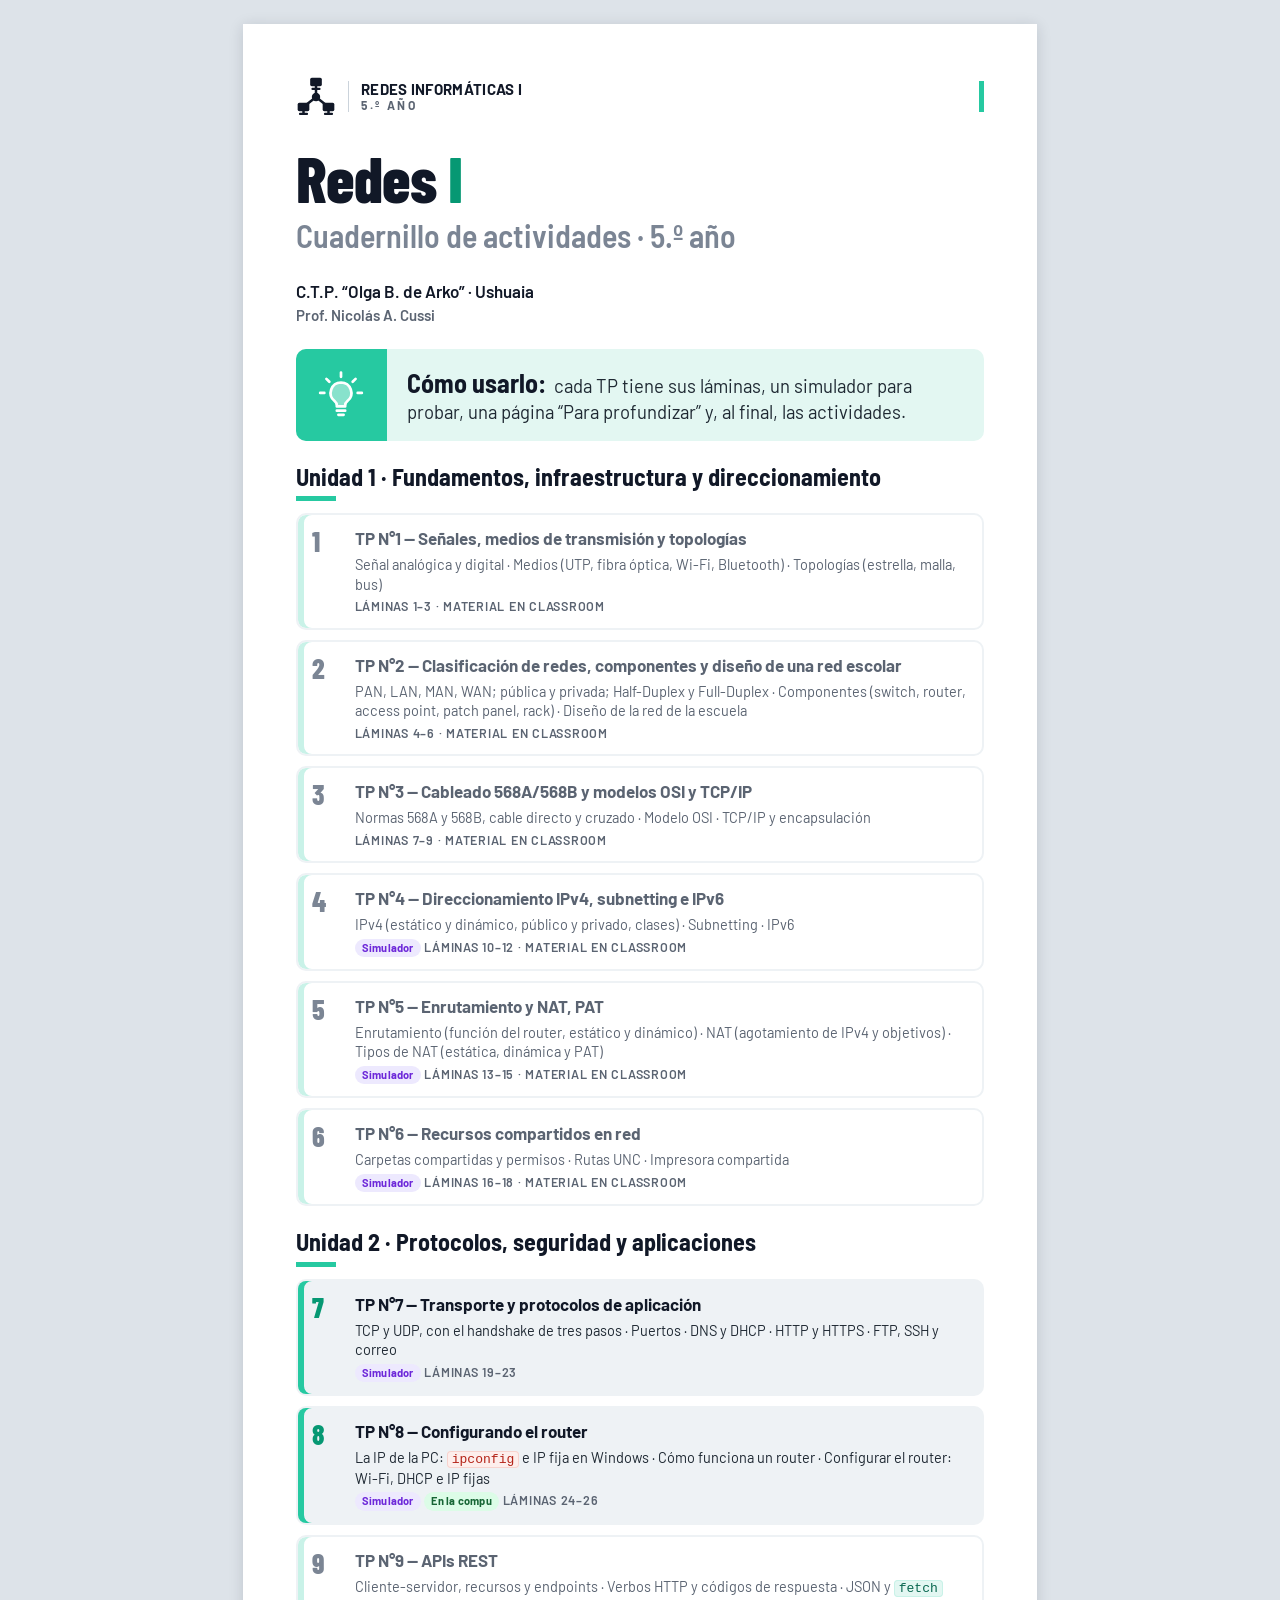
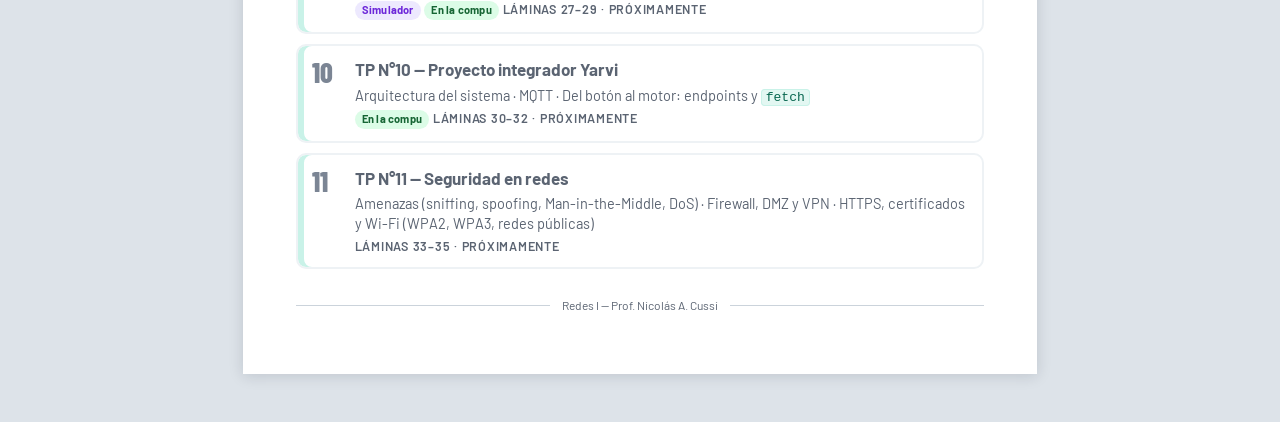
==== commit ed0b19fc: "Índice: el colegio y el profesor, sin la carrera" ====
--- a/indice.html
+++ b/indice.html
@@ -45,7 +45,6 @@
 
   <p class="portada__datos">
     <strong class="portada__escuela">C.T.P.&nbsp;“Olga&nbsp;B.&nbsp;de&nbsp;Arko” · Ushuaia</strong><br>
-    <strong class="portada__carrera">Técnico en Programación</strong><br>
     <strong>Prof. Nicolás A. Cussi</strong>
   </p>
 
--- a/assets/css/estilos.css
+++ b/assets/css/estilos.css
@@ -1074,7 +1074,6 @@
 .portada__datos { font-size: 15px; color: var(--gris); line-height: 1.5; }
 .portada__datos strong { color: var(--gris); font-weight: 600; }
 .portada__datos .portada__escuela { font-size: 17px; color: var(--tinta); }
-.portada__datos .portada__carrera { color: var(--tinta); }
 /* En la portada, "5.º AÑO" de la cabecera va en negrita */
 .portada .cab__marca span { font-weight: 700; }
 
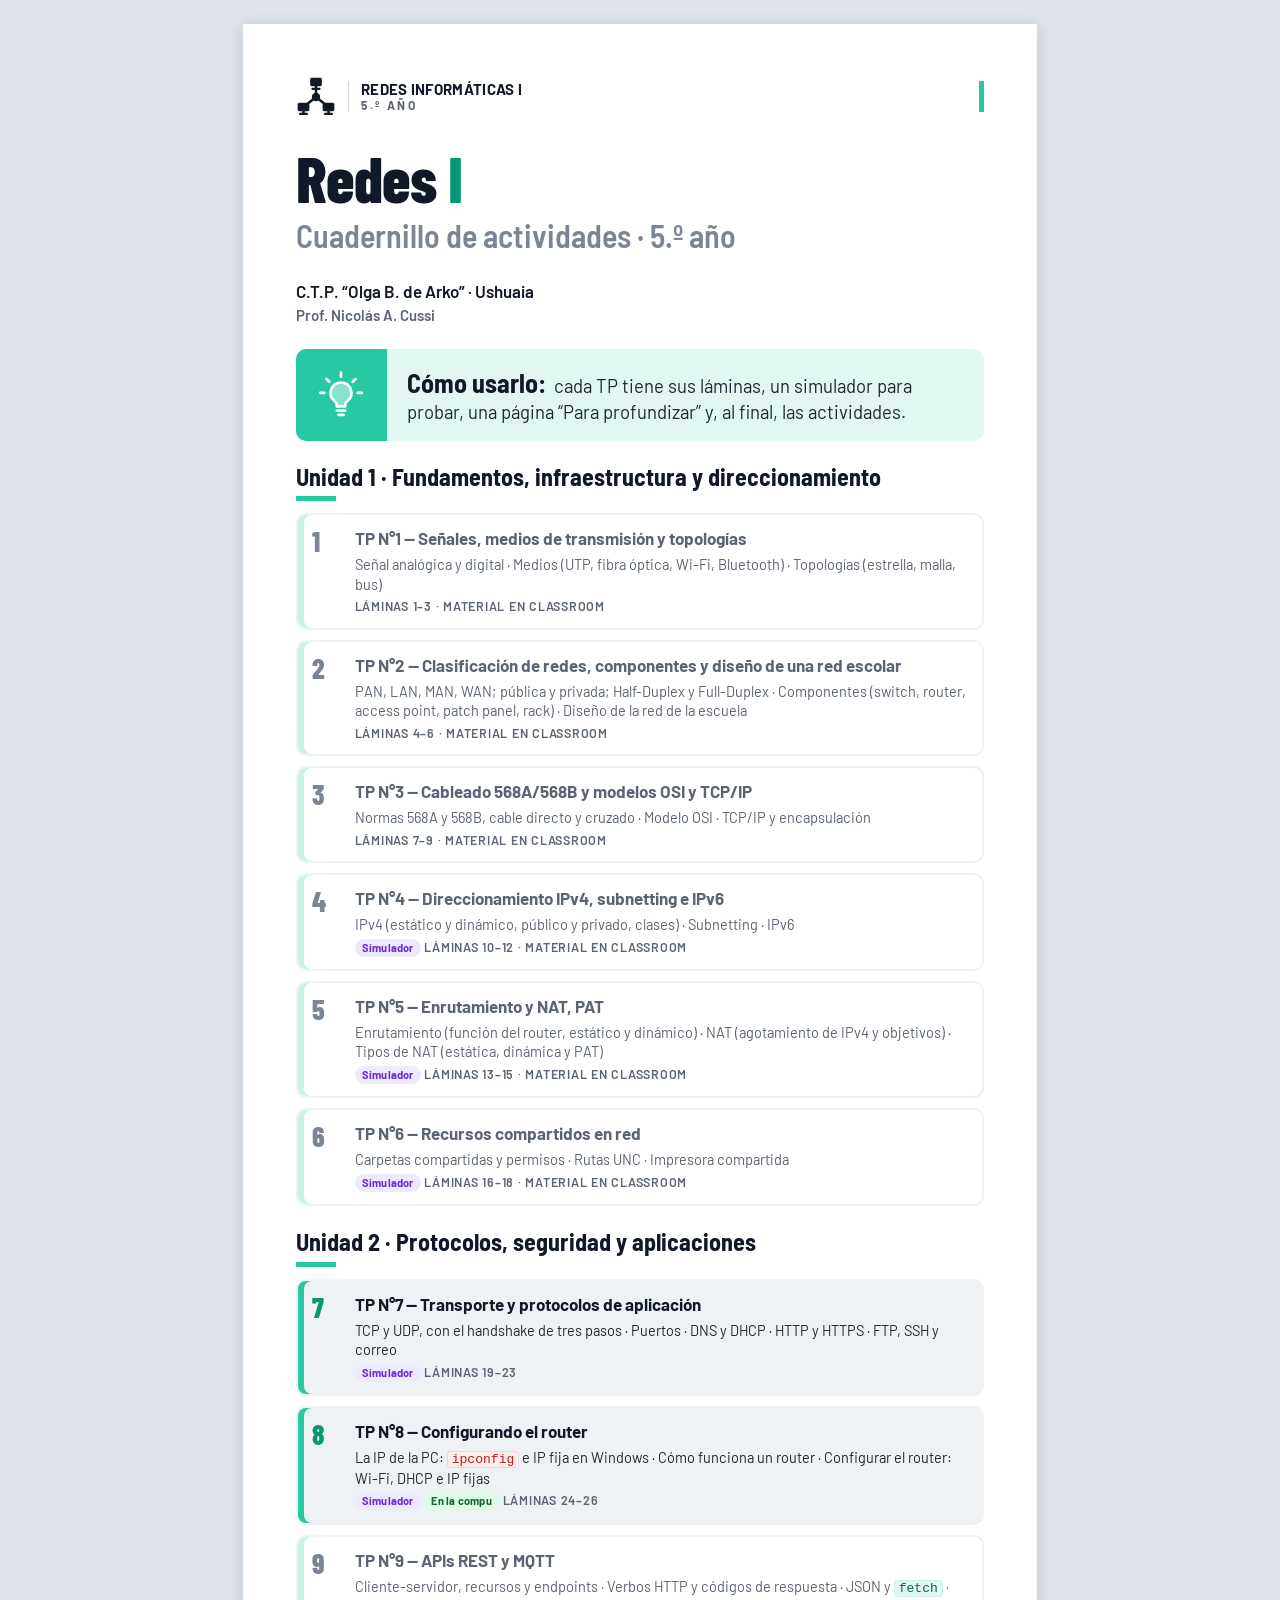
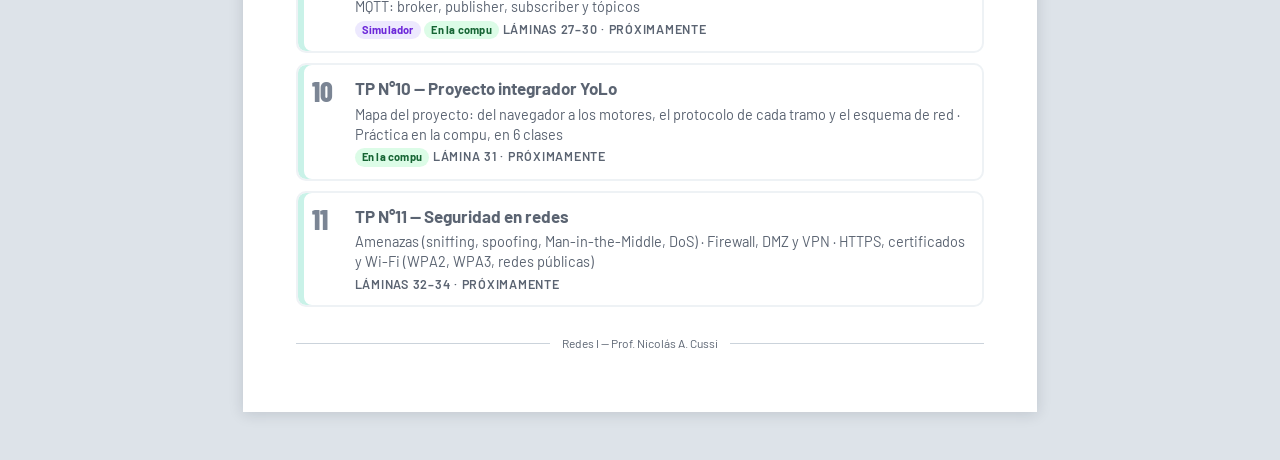
==== commit 0f4c1d1a: "Plan: TP9 APIs REST y MQTT (láminas 27 a 30), TP10 YoLo con una lámina, TP11 en 32 a 34 El robot del" ====
--- a/indice.html
+++ b/indice.html
@@ -135,17 +135,17 @@
       <li>
         <div class="tp tp--pronto">
           <span class="tp__num" aria-hidden="true">9</span>
-          <span class="tp__titulo">TP N°9 — APIs REST</span>
-          <span class="tp__temas">Cliente-servidor, recursos y endpoints · Verbos HTTP y códigos de respuesta · JSON y <code>fetch</code></span>
-          <span class="tp__meta"><span class="etq etq--sim">Simulador</span> <span class="etq etq--compu">En la compu</span> Láminas 27–29 · Próximamente</span>
+          <span class="tp__titulo">TP N°9 — APIs REST y MQTT</span>
+          <span class="tp__temas">Cliente-servidor, recursos y endpoints · Verbos HTTP y códigos de respuesta · JSON y <code>fetch</code> · MQTT: broker, publisher, subscriber y tópicos</span>
+          <span class="tp__meta"><span class="etq etq--sim">Simulador</span> <span class="etq etq--compu">En la compu</span> Láminas 27–30 · Próximamente</span>
         </div>
       </li>
       <li>
         <div class="tp tp--pronto">
           <span class="tp__num" aria-hidden="true">10</span>
-          <span class="tp__titulo">TP N°10 — Proyecto integrador Yarvi</span>
-          <span class="tp__temas">Arquitectura del sistema · MQTT · Del botón al motor: endpoints y <code>fetch</code></span>
-          <span class="tp__meta"><span class="etq etq--compu">En la compu</span> Láminas 30–32 · Próximamente</span>
+          <span class="tp__titulo">TP N°10 — Proyecto integrador YoLo</span>
+          <span class="tp__temas">Mapa del proyecto: del navegador a los motores, el protocolo de cada tramo y el esquema de red · Práctica en la compu, en 6 clases</span>
+          <span class="tp__meta"><span class="etq etq--compu">En la compu</span> Lámina 31 · Próximamente</span>
         </div>
       </li>
       <li>
@@ -153,7 +153,7 @@
           <span class="tp__num" aria-hidden="true">11</span>
           <span class="tp__titulo">TP N°11 — Seguridad en redes</span>
           <span class="tp__temas">Amenazas (sniffing, spoofing, Man-in-the-Middle, DoS) · Firewall, DMZ y VPN · HTTPS, certificados y Wi-Fi (WPA2, WPA3, redes públicas)</span>
-          <span class="tp__meta">Láminas 33–35 · Próximamente</span>
+          <span class="tp__meta">Láminas 32–34 · Próximamente</span>
         </div>
       </li>
     </ul>
--- a/assets/css/estilos.css
+++ b/assets/css/estilos.css
@@ -1147,9 +1147,12 @@
 /* En las consignas, un comando corto no se corta en dos renglones */
 .act code.cod-cmd { white-space: nowrap; }
 .sin-corte { white-space: nowrap; }
-/* Link a una página de afuera (el simulador del router) */
-a.enlace { font-weight: 700; color: var(--acento-texto); text-decoration: underline; text-underline-offset: 2px; }
-a.enlace:hover { text-decoration-thickness: 2px; }
+/* Botón al simulador del router; en papel va la dirección escrita */
+.boton--grande { font-size: 16px; padding: 10px 18px; gap: 8px; }
+.boton--grande svg { width: 20px; height: 20px; }
+.ir-sim { display: flex; justify-content: center; }
+.solo-papel { display: none; font-size: 15px; color: var(--tinta); }
+@media print { .solo-papel { display: inline; } }
 
 /* Recuadro "Importante" dentro de una sección (con título h4) */
 .nota h4 { font-family: var(--fuente-titulo); font-weight: 700; font-size: 18px; line-height: 1.2; }
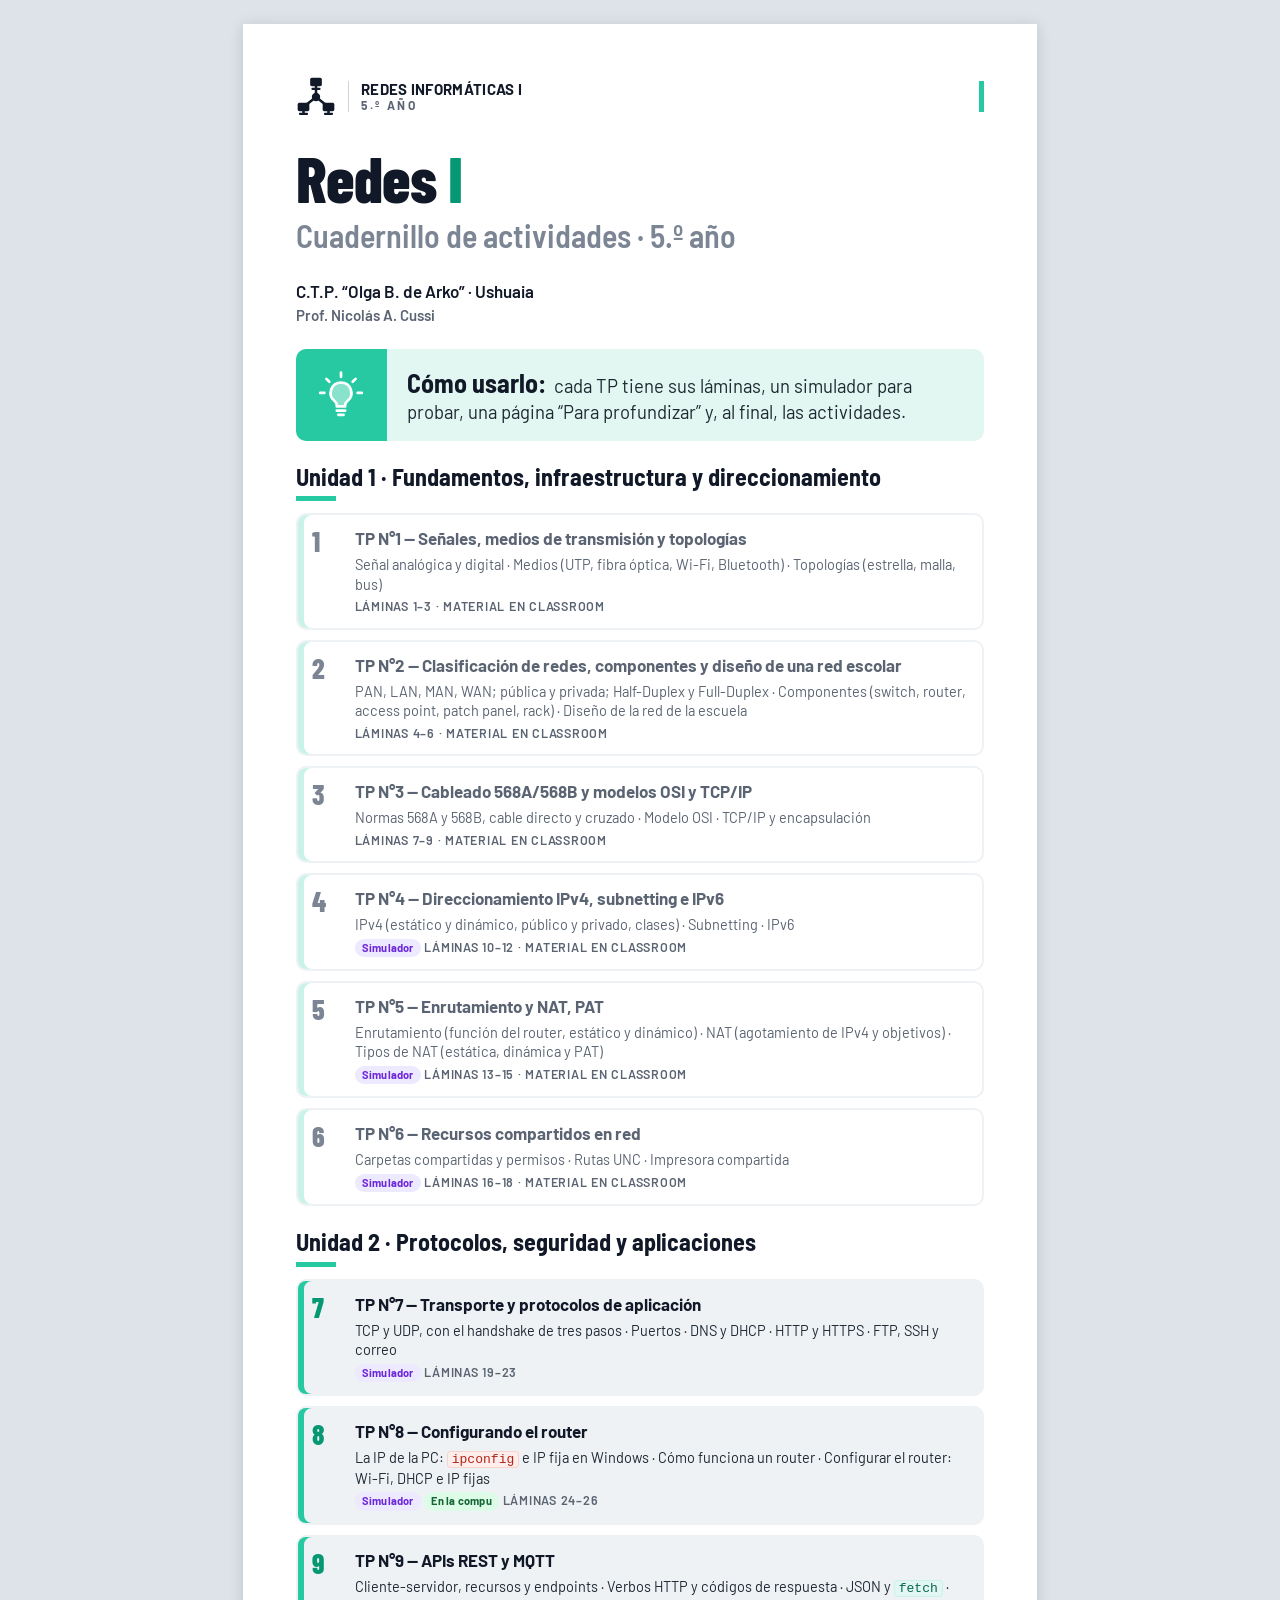
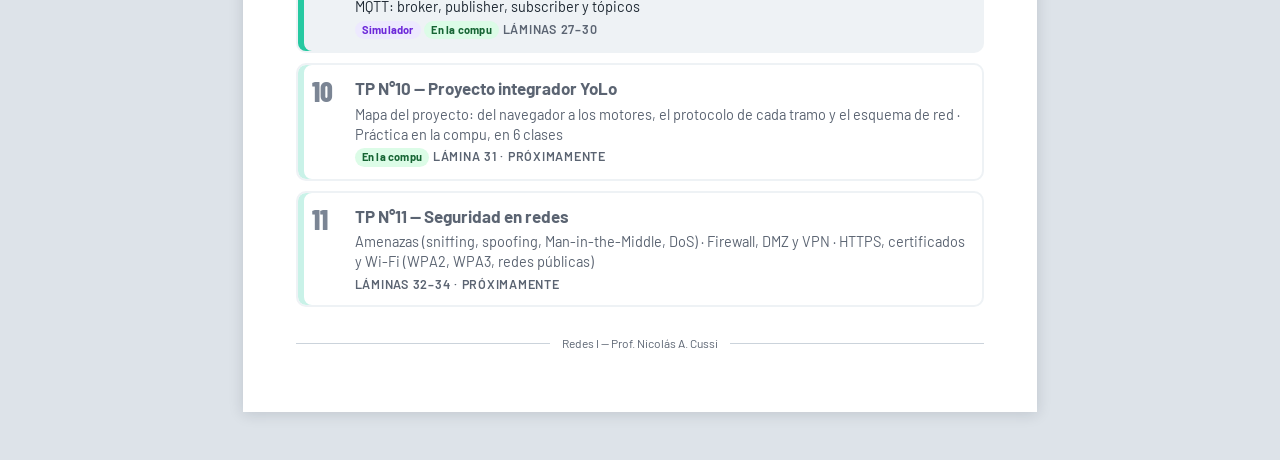
==== commit ade5d864: "TP9: APIs REST y MQTT Láminas 27 a 30, simulador «Petición real» (GET a DolarAPI), Para profundizar," ====
--- a/indice.html
+++ b/indice.html
@@ -133,12 +133,12 @@
         </a>
       </li>
       <li>
-        <div class="tp tp--pronto">
+        <a class="tp" href="unidades/tp09.html">
           <span class="tp__num" aria-hidden="true">9</span>
           <span class="tp__titulo">TP N°9 — APIs REST y MQTT</span>
           <span class="tp__temas">Cliente-servidor, recursos y endpoints · Verbos HTTP y códigos de respuesta · JSON y <code>fetch</code> · MQTT: broker, publisher, subscriber y tópicos</span>
-          <span class="tp__meta"><span class="etq etq--sim">Simulador</span> <span class="etq etq--compu">En la compu</span> Láminas 27–30 · Próximamente</span>
-        </div>
+          <span class="tp__meta"><span class="etq etq--sim">Simulador</span> <span class="etq etq--compu">En la compu</span> Láminas 27–30 <span class="tp__visto" data-visto="9" hidden>· ✓ Visto</span></span>
+        </a>
       </li>
       <li>
         <div class="tp tp--pronto">
--- a/assets/css/estilos.css
+++ b/assets/css/estilos.css
@@ -1331,3 +1331,174 @@
 @media print {
   :root { --consola-ok: #166534; --consola-error: #B91C1C; }
 }
+
+/* ==========================================================
+   TP9: API REST, JSON, fetch y MQTT
+   ========================================================== */
+/* Código en su propio renglón (una URL larga dentro de un texto) */
+code.cod-bloque { display: block; width: fit-content; max-width: 100%; margin: 3px 0; }
+
+/* Esquemas: cliente-servidor de una API y publicar/suscribirse */
+.esquema--api svg, .esquema--mqtt svg { max-width: 440px; }
+.esquema .esq-mono { font-family: var(--fuente-mono); font-size: 10.5px; fill: var(--tinta); }
+.esq-endpoint { fill: var(--blanco); stroke: var(--naranja); stroke-width: 1; }
+.esq-endpoint--si { fill: var(--acento-suave); stroke: var(--acento-texto); stroke-width: 2; }
+.esq-sub { fill: none; stroke-width: 2; stroke-dasharray: 5 4; }
+.esq-num { fill: var(--blanco); stroke: var(--tinta); stroke-width: 1.5; }
+.esquema .esq-num-txt { font-family: var(--fuente-titular); font-weight: 800; font-size: 12px; }
+.esquema--mqtt { display: grid; gap: 8px; align-content: start; }
+.esquema--mqtt figcaption { margin-top: 0; text-align: left; }
+
+/* Las partes de una URL: cada parte con su nombre abajo */
+.url-completa { margin-bottom: 7px; font-size: 14.5px; line-height: 1.4; }
+.url-partes { display: grid; gap: 10px; }
+.url-partes > li { display: grid; gap: 3px; align-content: start; }
+.url-partes > li > code {
+  display: block; justify-self: start; white-space: nowrap;
+  padding: 5px 8px 6px; border-radius: 6px; font-size: 14px; line-height: 1.45;
+  background: var(--blanco); color: var(--tinta); box-shadow: inset 0 4px 0 var(--acento), inset 0 0 0 1px var(--linea);
+}
+.url-partes > li > code span { display: block; }
+.url-partes h4 { margin-top: 3px; font-family: var(--fuente-titulo); font-weight: 700; font-size: 17px; line-height: 1.2; color: var(--tinta); }
+.url-partes p { font-size: 14.5px; line-height: 1.33; }
+.url-endpoint { margin-top: 6px; font-size: 15px; line-height: 1.38; }
+
+/* Los cuatro verbos: tabla como la de puertos */
+.tabla-verbos { margin-top: 8px; }
+.tabla-verbos th, .tabla-verbos td { vertical-align: top; }
+.tabla-verbos tbody td:last-child, .tabla-verbos thead th:last-child { text-align: center; }
+.tabla-verbos thead th:last-child { white-space: nowrap; }
+.tabla-verbos tbody td:last-child { font-family: var(--fuente-titular); font-weight: 800; font-size: 17px; color: var(--tinta); }
+/* Un POST por dentro: la solicitud y la respuesta lado a lado */
+.http-par { display: grid; gap: 6px; }
+.http-par .ventana-cod { min-width: 0; }
+.http__nota { font-size: 14.5px; line-height: 1.35; }
+.codigos__intro { margin-top: 8px; }
+
+/* Cómo se escribe JSON: el ejemplo, las reglas y cómo se lee un dato */
+.json-ej { display: grid; gap: 10px; align-items: start; }
+.json-ej .ventana-cod { min-width: 0; }
+.lectura { display: grid; gap: 6px; align-content: start; }
+.lectura__tit { font-size: 15px; line-height: 1.38; }
+.lectura ul { display: grid; gap: 4px; }
+.lectura li {
+  display: flex; flex-wrap: wrap; align-items: baseline; gap: 1px 8px;
+  background: var(--blanco); border-radius: 6px; padding: 3px 10px 4px; font-size: 14.5px; line-height: 1.35;
+}
+.lectura__flecha { font-weight: 700; color: var(--acento-texto); }
+.lectura samp { font-family: var(--fuente-mono); font-size: .92em; font-weight: 700; color: var(--tinta); }
+.lectura__tipo { margin-left: auto; font-size: 13.5px; color: var(--gris); }
+.lectura__tipo strong { color: var(--gris); }
+
+/* La receta: los pasos y la salida esperada */
+.receta { display: grid; gap: 6px; margin-top: 8px; }
+.salida {
+  display: flex; flex-wrap: wrap; align-items: baseline; gap: 2px 12px;
+  background: var(--blanco); border: 1.5px dashed var(--gris); border-radius: 8px; padding: 6px 12px 7px;
+}
+.salida__tit { font-size: 10.5px; font-weight: 700; letter-spacing: .14em; text-transform: uppercase; color: var(--gris); }
+.salida p { font-size: 15px; line-height: 1.45; }
+.salida__boton {
+  display: inline-block; padding: 0 7px; font-size: 13.5px; line-height: 1.4; white-space: nowrap;
+  background: var(--panel); border: 1.5px solid var(--gris); border-radius: 4px;
+}
+.salida .salida__dato { font-size: 17px; font-weight: 700; color: var(--tinta); white-space: nowrap; }
+.salida .salida__nota { font-size: 13.5px; color: var(--gris); }
+
+/* MQTT: los pasos del esquema */
+.columnas .esquema--mqtt .lista-pasos li { font-size: 14.5px; }
+
+/* HTTP o MQTT: la tabla comparativa con texto más largo */
+.tabla-comp--http td { text-align: left; }
+.tabla-comp.tabla-comp--http thead th:first-child, .tabla-comp.tabla-comp--http tbody th { width: 21%; }
+
+/* ---------- Simulador "Petición real" ---------- */
+.api { display: grid; gap: 8px; grid-template-areas: "ej" "url" "cod" "json" "pag"; align-items: start; }
+.api__ejemplo { grid-area: ej; font-size: 13.5px; font-style: italic; color: var(--gris); }
+.api__bloque { display: grid; gap: 5px; align-content: start; min-width: 0; background: var(--blanco); border-radius: 8px; padding: 8px 12px 10px; }
+.api__bloque--url { grid-area: url; }
+.api__bloque--cod { grid-area: cod; }
+.api__bloque--json { grid-area: json; }
+.api__bloque--pag { grid-area: pag; }
+.api__bloque h3 { font-size: 11px; font-weight: 700; letter-spacing: .14em; text-transform: uppercase; color: var(--gris); }
+.api__url { font-family: var(--fuente-mono); font-size: 14px; line-height: 1.45; color: var(--tinta); overflow-wrap: anywhere; }
+.api__url b { margin-right: 4px; color: var(--acento-texto); }
+.api__ruta { background: var(--acento-suave); box-shadow: inset 0 -2px 0 var(--acento); border-radius: 2px; }
+.api__nota { font-size: 13.5px; line-height: 1.35; color: var(--gris); }
+.api__codigo {
+  justify-self: start; display: flex; align-items: baseline; gap: 10px;
+  padding: 2px 16px 3px 17px; border-radius: 8px;
+  background: var(--grupo-claro, var(--panel)); box-shadow: inset 5px 0 0 var(--grupo, var(--linea));
+}
+.api__codigo b { font-family: var(--fuente-titular); font-weight: 800; font-size: 32px; line-height: 1.1; color: var(--tinta); }
+.api__codigo span { font-weight: 700; font-size: 17px; color: var(--tinta); }
+.api .ventana-cod__txt { max-height: 24em; overflow: auto; font-size: 13px; }
+.api__sin-json { color: var(--consola-error); font-weight: 700; }
+.api__pagina { border: 1.5px solid var(--linea); border-radius: 6px; padding: 8px 12px; font-size: 16px; line-height: 1.4; color: var(--tinta); }
+.api__pagina ul { display: grid; gap: 2px; }
+.api__pagina--vacia { color: var(--gris); font-style: italic; }
+
+/* Actividades: el JSON al lado de la consigna, el código para completar y las API para elegir */
+.act__cuerpo > .ventana-cod { margin-top: 9px; }
+.ventana-cod--act { margin-top: 6px; }
+.ventana-cod--act .ventana-cod__txt { font-size: 12.5px; }
+.hueco { color: var(--cod-str); font-weight: 700; }
+/* URL para separar en partes: se corta solo donde lo marca <wbr>, nunca en medio de una palabra */
+code.cod-url { overflow-wrap: normal; }
+.apis { display: grid; gap: 4px; margin-top: 7px; }
+.apis li { display: grid; gap: 0 10px; background: var(--blanco); border-radius: 8px; padding: 4px 12px 5px; font-size: 15px; line-height: 1.38; }
+.apis strong { font-family: var(--fuente-titulo); font-size: 16.5px; }
+.apis .cod-bloque { margin: 0 0 3px; }
+
+@media (min-width: 600px), print {
+  .url-partes {
+    grid-template-columns: minmax(min-content, .55fr) minmax(min-content, 1fr) minmax(min-content, .95fr) minmax(min-content, 1.75fr);
+    gap: 0 24px;
+  }
+  .url-partes > li { position: relative; }
+  .url-partes > li:not(:last-child)::after {
+    content: "+"; position: absolute; right: -17px; top: 3px;
+    font-weight: 700; font-size: 19px; color: var(--acento-texto);
+  }
+  .json-ej { grid-template-columns: auto minmax(0, 1fr); }
+  .receta .lista-pasos { grid-template-columns: minmax(0, 1fr) minmax(0, 1.25fr); }
+  .apis li { grid-template-columns: 96px minmax(0, 1fr); }
+  .columnas--api { align-items: center; }
+  .api { grid-template-columns: minmax(0, 1fr) minmax(0, 1fr); grid-template-areas: "ej ej" "url url" "cod json" "pag json"; grid-template-rows: auto auto auto 1fr; }
+}
+
+@media (min-width: 860px), print {
+  .tabla-comp.tabla-comp--http th, .tabla-comp.tabla-comp--http td { font-size: 14.5px; padding: 5px 9px; line-height: 1.25; }
+  .tabla-comp.tabla-comp--http thead th { font-size: 16px; padding: 6px 8px; }
+  .tabla-verbos { font-size: 14px; }
+  .tabla-verbos th, .tabla-verbos td { padding: 3px 8px; }
+  .json-ej .ventana-cod__txt, .http-par .ventana-cod__txt { font-size: 12.5px; line-height: 1.45; padding: 6px 12px 8px; }
+  /* Láminas con mucho texto (TP9): letra un poco más chica que en .lamina--densa */
+  .lamina--compacta .intro { padding: 10px 16px; }
+  .lamina--compacta .intro p { font-size: 16px; line-height: 1.38; }
+  .lamina--compacta .intro .ico--xl { width: 58px; height: 58px; }
+  .lamina--compacta .lista-txt { font-size: 15px; gap: 4px; }
+  .lamina--compacta .panel > p, .lamina--compacta .panel .texto { font-size: 15px; line-height: 1.38; }
+  .lamina--compacta .subtitulo { font-size: 22px; }
+  .lamina--compacta .subtitulo::after { margin-top: 4px; height: 4px; }
+  .lamina--compacta .lista-pasos li { padding: 4px 10px 4px 5px; }
+  .lamina--compacta .lista-pasos b { height: 30px; font-size: 20px; }
+  .receta .lista-pasos li { font-size: 14px; line-height: 1.3; }
+  .lamina--compacta .ventana-cod__txt { font-size: 12.5px; line-height: 1.45; }
+  .url-partes p { font-size: 14px; }
+  .url-partes > li > code { font-size: 13px; }
+  .url-completa { font-size: 13.5px; }
+  .codigos li span { line-height: 1.25; }
+  .lamina--compacta .cod-bloque { font-size: 12px; }
+  .columnas--api { grid-template-columns: 1fr 1.1fr; }
+  .receta .lista-pasos { gap: 5px; }
+  .receta .lista-pasos li, .esquema--mqtt .lista-pasos li { padding: 3px 10px 3px 4px; grid-template-columns: 28px 1fr; }
+  .receta .lista-pasos b, .esquema--mqtt .lista-pasos b { height: 26px; font-size: 18px; }
+  .tabla-comp.tabla-comp--http { width: calc(100% + 8px); margin: -4px; border-spacing: 4px; }
+  .act .cod-bloque { font-size: 12px; }
+  .act .ventana-cod__txt { font-size: 12.5px; line-height: 1.4; padding: 6px 12px 8px; }
+  /* Hoja del simulador: el contenido arriba y el pie abajo, como en las actividades */
+  .lamina--sim { justify-content: flex-start; }
+  .lamina--sim > .pie { margin-top: auto; }
+  .lamina--compacta .texto { font-size: 15px; line-height: 1.4; }
+}
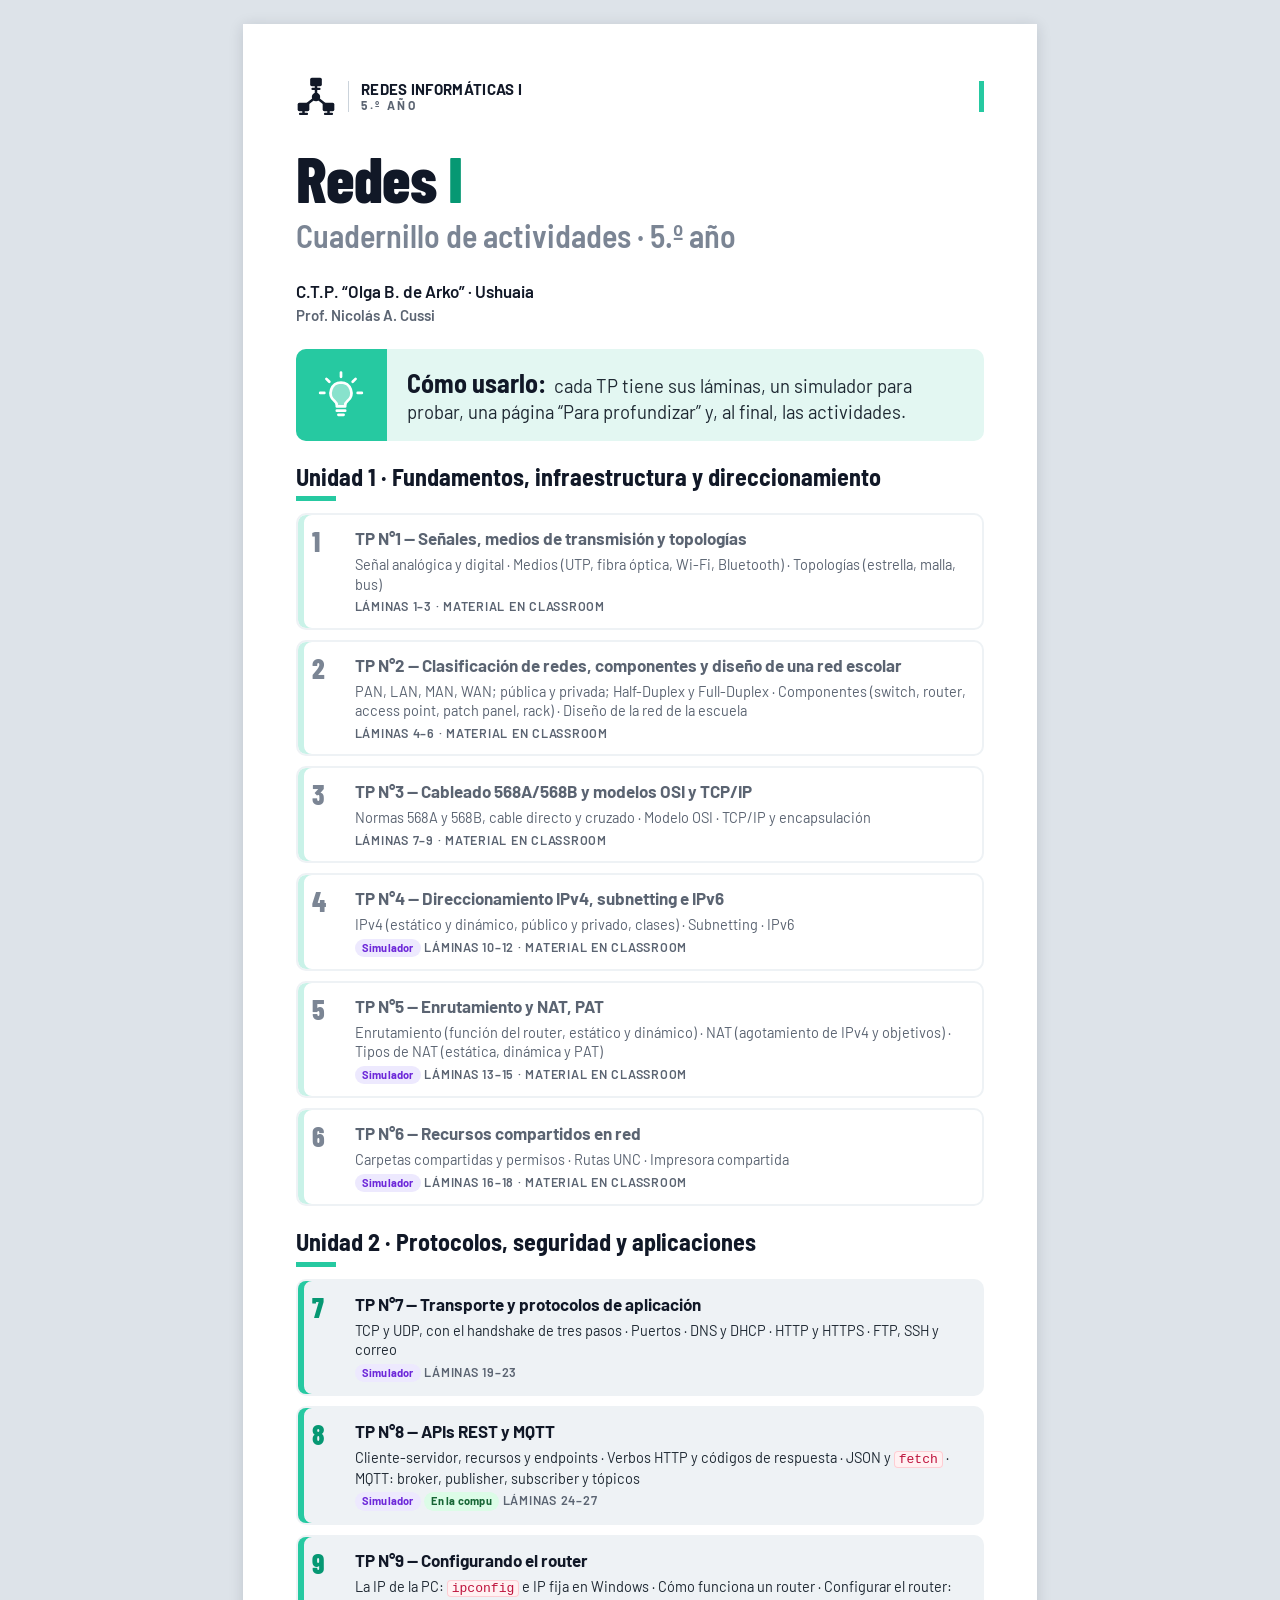
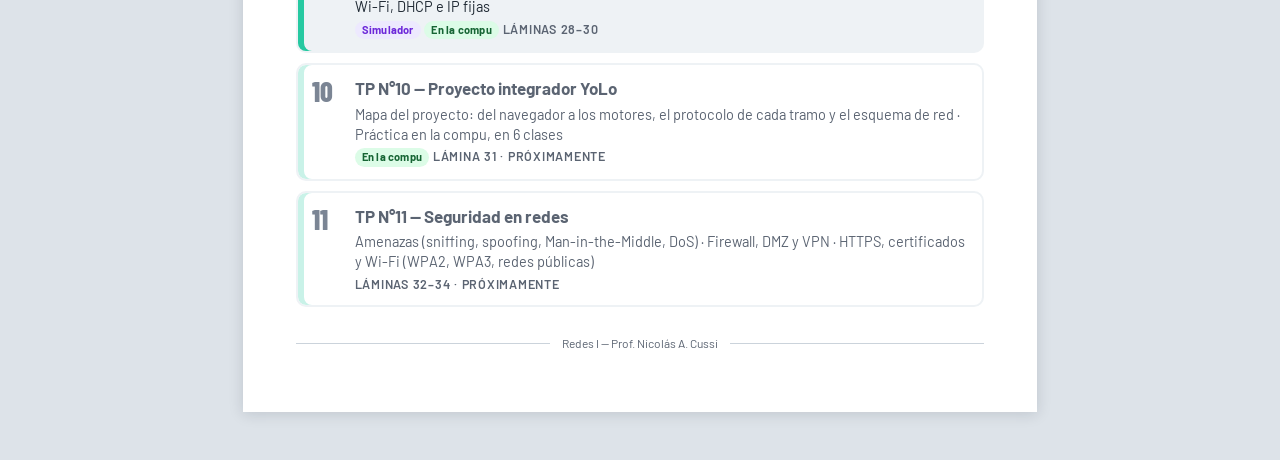
==== commit fecdf89d: "Se invierten el TP8 y el TP9 TP8 · APIs REST y MQTT, láminas 24 a 27 (antes TP9, 27 a 30). TP9 · Con" ====
--- a/indice.html
+++ b/indice.html
@@ -127,17 +127,17 @@
       <li>
         <a class="tp" href="unidades/tp08.html">
           <span class="tp__num" aria-hidden="true">8</span>
-          <span class="tp__titulo">TP N°8 — Configurando el router</span>
-          <span class="tp__temas">La IP de la PC: <code class="cod-cmd">ipconfig</code> e IP fija en Windows · Cómo funciona un router · Configurar el router: Wi-Fi, DHCP e IP fijas</span>
-          <span class="tp__meta"><span class="etq etq--sim">Simulador</span> <span class="etq etq--compu">En la compu</span> Láminas 24–26 <span class="tp__visto" data-visto="8" hidden>· ✓ Visto</span></span>
+          <span class="tp__titulo">TP N°8 — APIs REST y MQTT</span>
+          <span class="tp__temas">Cliente-servidor, recursos y endpoints · Verbos HTTP y códigos de respuesta · JSON y <code>fetch</code> · MQTT: broker, publisher, subscriber y tópicos</span>
+          <span class="tp__meta"><span class="etq etq--sim">Simulador</span> <span class="etq etq--compu">En la compu</span> Láminas 24–27 <span class="tp__visto" data-visto="8" hidden>· ✓ Visto</span></span>
         </a>
       </li>
       <li>
         <a class="tp" href="unidades/tp09.html">
           <span class="tp__num" aria-hidden="true">9</span>
-          <span class="tp__titulo">TP N°9 — APIs REST y MQTT</span>
-          <span class="tp__temas">Cliente-servidor, recursos y endpoints · Verbos HTTP y códigos de respuesta · JSON y <code>fetch</code> · MQTT: broker, publisher, subscriber y tópicos</span>
-          <span class="tp__meta"><span class="etq etq--sim">Simulador</span> <span class="etq etq--compu">En la compu</span> Láminas 27–30 <span class="tp__visto" data-visto="9" hidden>· ✓ Visto</span></span>
+          <span class="tp__titulo">TP N°9 — Configurando el router</span>
+          <span class="tp__temas">La IP de la PC: <code class="cod-cmd">ipconfig</code> e IP fija en Windows · Cómo funciona un router · Configurar el router: Wi-Fi, DHCP e IP fijas</span>
+          <span class="tp__meta"><span class="etq etq--sim">Simulador</span> <span class="etq etq--compu">En la compu</span> Láminas 28–30 <span class="tp__visto" data-visto="9" hidden>· ✓ Visto</span></span>
         </a>
       </li>
       <li>
--- a/assets/css/estilos.css
+++ b/assets/css/estilos.css
@@ -30,7 +30,7 @@
   --ok: #15803D;       --ok-oscuro: #166534;       --ok-claro: #DCFCE7;
   --error: #B91C1C;    --error-claro: #FEE2E2;
   --sim-texto: #6D28D9;      --sim-claro: #EDE9FE;                              /* violeta: simuladores */
-  --comando-texto: #B42318;  --comando-claro: #FDEEEC; --comando-linea: #F8D3CE;  /* rojo suave: comandos e IP */
+  --codigo-texto: #BE123C;   --codigo-claro: #FFF1F2;  --codigo-linea: #FECDD3;   /* rojo rosado: código dentro del texto (5,7:1) */
 
   /* Ventanas: los tres puntos */
   --punto-rojo: #FF5F57; --punto-amarillo: #FEBC2E; --punto-verde: #28C840;
@@ -531,15 +531,15 @@
 /* ==========================================================
    Código, archivos y ventanas
    ========================================================== */
-/* Código dentro del texto (comandos con .cod-cmd, IP con .cod-ip, archivos con .cod-archivo): fondo claro,
-   texto y borde de su color (el borde va con box-shadow para no cambiar el ancho) */
+/* Código dentro del texto, en rojo rosado (comandos, IP, URL, rutas, verbos, JavaScript, JSON, headers);
+   los archivos, en ámbar con .cod-archivo. Fondo claro, texto y borde de su color
+   (el borde va con box-shadow para no cambiar el ancho) */
 code {
   font-family: var(--fuente-mono); font-size: .9em; white-space: pre-wrap; overflow-wrap: anywhere;   /* una URL larga no desborda en el celular */
   border-radius: 4px; padding: 1px 5px;
-  background: var(--acento-suave); color: var(--acento-texto); box-shadow: inset 0 0 0 1px var(--acento-claro);
+  background: var(--codigo-claro); color: var(--codigo-texto); box-shadow: inset 0 0 0 1px var(--codigo-linea);
 }
 code.cod-archivo { background: var(--archivo-claro); color: var(--archivo-texto); box-shadow: inset 0 0 0 1px var(--archivo-linea); }
-code.cod-cmd, code.cod-ip { background: var(--comando-claro); color: var(--comando-texto); box-shadow: inset 0 0 0 1px var(--comando-linea); }
 
 /* Ventanas: los tres puntos de color delante del nombre */
 .archivo__nombre::before, .ventana-cod__barra::before, .captura__barra::before {
@@ -1115,7 +1115,7 @@
 }
 
 /* ==========================================================
-   TP8: terminal, IP fija en Windows, router y simulador del router
+   TP9: terminal, IP fija en Windows, router y simulador del router
    ========================================================== */
 /* Teclas (Win + R) */
 kbd {
@@ -1287,7 +1287,6 @@
   .router-cab > .router-plan { grid-area: plan; }
   .router-cab > .mapa-panel { grid-area: mapa; }
   .ajuste-fila { grid-template-columns: 1fr 1fr; align-items: center; gap: 10px; }
-  .entrega__lista { grid-template-columns: 1fr 1fr; }
   .fija { grid-template-columns: 1fr 300px; }
   .router-funciones { grid-template-columns: 1.3fr 1fr; }
 }
@@ -1333,7 +1332,7 @@
 }
 
 /* ==========================================================
-   TP9: API REST, JSON, fetch y MQTT
+   TP8: API REST, JSON, fetch y MQTT
    ========================================================== */
 /* Código en su propio renglón (una URL larga dentro de un texto) */
 code.cod-bloque { display: block; width: fit-content; max-width: 100%; margin: 3px 0; }
@@ -1373,6 +1372,7 @@
 .http-par { display: grid; gap: 6px; }
 .http-par .ventana-cod { min-width: 0; }
 .http__nota { font-size: 14.5px; line-height: 1.35; }
+.tabla-verbos__nota { margin-top: 6px; font-size: 14.5px; line-height: 1.35; }
 .codigos__intro { margin-top: 8px; }
 
 /* Cómo se escribe JSON: el ejemplo, las reglas y cómo se lee un dato */
@@ -1404,6 +1404,37 @@
 }
 .salida .salida__dato { font-size: 17px; font-weight: 700; color: var(--tinta); white-space: nowrap; }
 .salida .salida__nota { font-size: 13.5px; color: var(--gris); }
+
+/* El modelo armado (lámina 26): index.html con su explicación al lado, y app.js abajo */
+.modelo { display: grid; gap: 10px; align-items: start; margin: 8px 0; }
+.modelo .ventana-cod { min-width: 0; }
+.modelo__lado { display: grid; gap: 6px; align-content: start; }
+.modelo__lado > p { font-size: 14.5px; line-height: 1.38; }
+.modelo__lado .salida { display: grid; gap: 2px; }
+/* Qué es fetch(): definición resaltada, con el fondo de "Idea clave" */
+.modelo__lado > .modelo__def { background: var(--acento-suave); border-radius: 8px; padding: 4px 8px 5px 11px; box-shadow: inset 4px 0 0 var(--acento); font-size: 14px; line-height: 1.35; }
+.panel__cab .boton { align-self: center; }
+.panel__nota--papel { display: none; }
+@media print { .panel__nota--papel { display: block; } }
+.json-ej__izq { display: grid; gap: 8px; align-content: start; min-width: 0; }
+.modelo__lado .salida__dato { white-space: normal; }
+
+/* "(opcional)" al lado del título de una actividad */
+.act__opcional { font-family: var(--fuente); font-size: .72em; font-weight: 600; color: var(--gris); }
+
+/* Para profundizar: dónde conseguir una API, con tres filas de la lista public-apis */
+.pf--api { align-content: start; }
+.lista-apis { margin: 4px 0 2px; display: grid; gap: 5px; }
+.lista-apis figcaption { font-size: 13.5px; color: var(--gris); }
+.lista-apis table { width: 100%; border-collapse: collapse; background: var(--blanco); font-size: 14px; line-height: 1.3; }
+.lista-apis th, .lista-apis td { padding: 5px 8px; text-align: left; border-bottom: 1px solid var(--linea); }
+.lista-apis thead th { background: var(--panel-oscuro); font-weight: 700; color: var(--tinta); }
+.lista-apis tbody th { font-weight: 700; color: var(--tinta); }
+.lista-apis td.si { background: var(--ok-claro); color: var(--ok-oscuro); font-weight: 700; }
+.lista-apis td.no { background: var(--error-claro); color: var(--error); font-weight: 700; }
+.lista-apis td.duda { background: var(--naranja-claro); color: var(--naranja-texto); font-weight: 700; }
+.lista-apis__nota { font-size: 14px; }
+.pf--api .nota h4 { font-size: 17px; }
 
 /* MQTT: los pasos del esquema */
 .columnas .esquema--mqtt .lista-pasos li { font-size: 14.5px; }
@@ -1462,6 +1493,8 @@
   }
   .json-ej { grid-template-columns: auto minmax(0, 1fr); }
   .receta .lista-pasos { grid-template-columns: minmax(0, 1fr) minmax(0, 1.25fr); }
+  .modelo { grid-template-columns: auto minmax(0, 1fr); }
+  .pf--api .pf__cols { grid-template-columns: 1fr 1fr; }
   .apis li { grid-template-columns: 96px minmax(0, 1fr); }
   .columnas--api { align-items: center; }
   .api { grid-template-columns: minmax(0, 1fr) minmax(0, 1fr); grid-template-areas: "ej ej" "url url" "cod json" "pag json"; grid-template-rows: auto auto auto 1fr; }
@@ -1473,7 +1506,8 @@
   .tabla-verbos { font-size: 14px; }
   .tabla-verbos th, .tabla-verbos td { padding: 3px 8px; }
   .json-ej .ventana-cod__txt, .http-par .ventana-cod__txt { font-size: 12.5px; line-height: 1.45; padding: 6px 12px 8px; }
-  /* Láminas con mucho texto (TP9): letra un poco más chica que en .lamina--densa */
+  .lamina--compacta .json-ej .ventana-cod__txt { font-size: 11.5px; line-height: 1.4; }
+  /* Láminas con mucho texto (TP8): letra un poco más chica que en .lamina--densa */
   .lamina--compacta .intro { padding: 10px 16px; }
   .lamina--compacta .intro p { font-size: 16px; line-height: 1.38; }
   .lamina--compacta .intro .ico--xl { width: 58px; height: 58px; }
@@ -1498,7 +1532,22 @@
   .act .cod-bloque { font-size: 12px; }
   .act .ventana-cod__txt { font-size: 12.5px; line-height: 1.4; padding: 6px 12px 8px; }
   /* Hoja del simulador: el contenido arriba y el pie abajo, como en las actividades */
-  .lamina--sim { justify-content: flex-start; }
-  .lamina--sim > .pie { margin-top: auto; }
+  .lamina--sim, .lamina--arriba { justify-content: flex-start; }
+  .lamina--sim > .pie, .lamina--arriba > .pie { margin-top: auto; }
   .lamina--compacta .texto { font-size: 15px; line-height: 1.4; }
-}
+  /* Lámina con el modelo completo (TP8, lámina 26): todavía menos aire entre bloques */
+  .lamina--apretada { gap: 2.5mm; }
+  .lamina--apretada .panel { padding: 8px 12px 10px; }
+  .lamina--apretada .panel__cab { margin-bottom: 6px; }
+  .lamina--apretada .lectura ul { gap: 3px; }
+  .lamina--apretada .lectura li { padding: 2px 10px 3px; }
+  .lamina--apretada .modelo { margin: 6px 0; }
+  .lamina--apretada .subtitulo { font-size: 21px; }
+  .lamina--apretada .subtitulo::after { margin-top: 3px; height: 3px; }
+  .lamina--apretada .idea p { padding: 7px 16px; }
+  .lamina--compacta [data-modelo] { font-size: 10.5px; line-height: 1.36; padding: 5px 10px 7px; }
+  .pf--api { padding: 14px 18px 16px 20px; gap: 8px; }
+  .pf--api p, .pf--api li { font-size: 15.5px; line-height: 1.42; }
+  .pf--api .pf__titulo { font-size: 24px; }
+  .pf--api .lista-apis table { font-size: 14.5px; }
+}
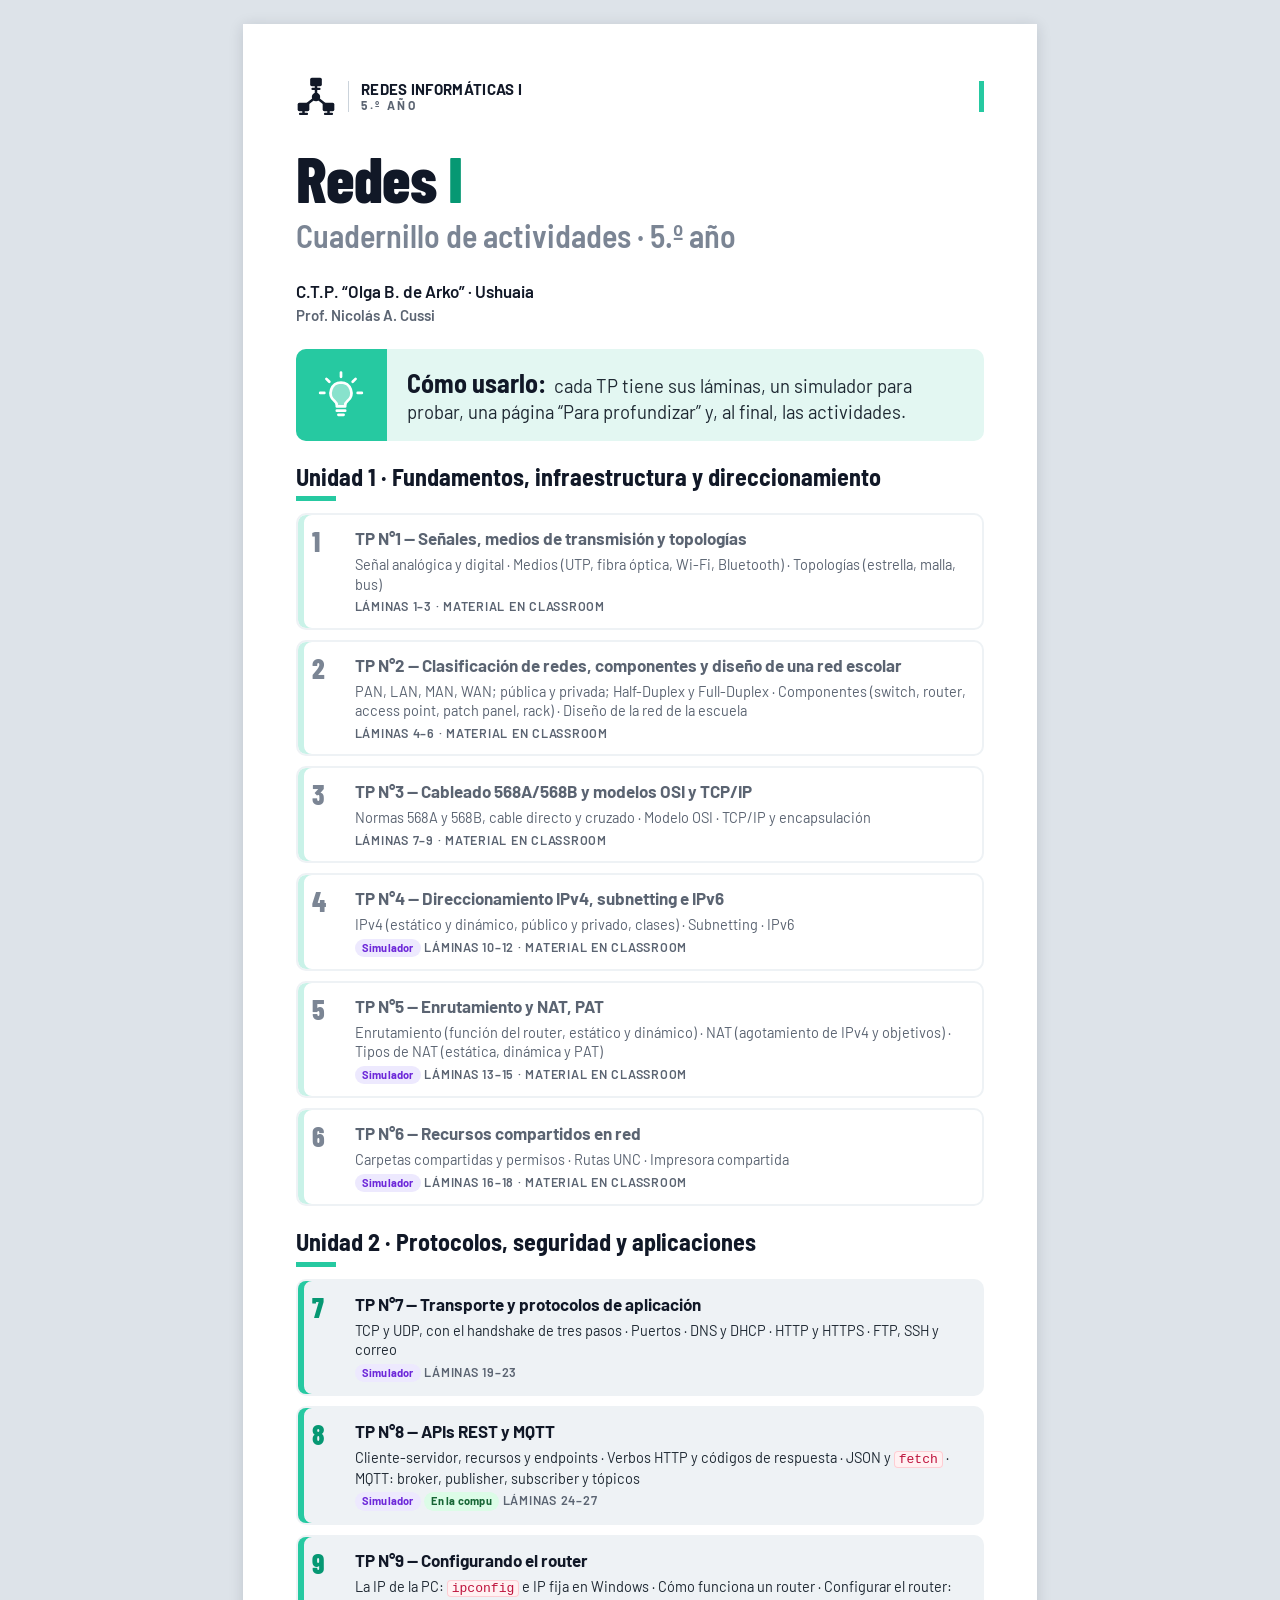
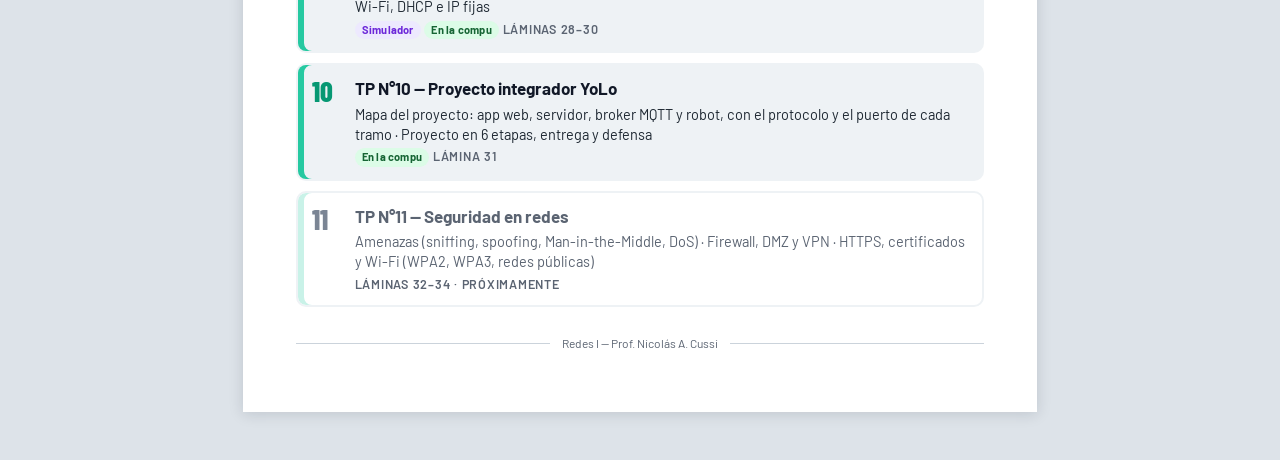
==== commit a7696c30: "TP10: Proyecto integrador YoLo Lámina 31 (mapa del proyecto), Para profundizar en tres hojas (ping, " ====
--- a/indice.html
+++ b/indice.html
@@ -141,12 +141,12 @@
         </a>
       </li>
       <li>
-        <div class="tp tp--pronto">
+        <a class="tp" href="unidades/tp10.html">
           <span class="tp__num" aria-hidden="true">10</span>
           <span class="tp__titulo">TP N°10 — Proyecto integrador YoLo</span>
-          <span class="tp__temas">Mapa del proyecto: del navegador a los motores, el protocolo de cada tramo y el esquema de red · Práctica en la compu, en 6 clases</span>
-          <span class="tp__meta"><span class="etq etq--compu">En la compu</span> Lámina 31 · Próximamente</span>
-        </div>
+          <span class="tp__temas">Mapa del proyecto: app web, servidor, broker MQTT y robot, con el protocolo y el puerto de cada tramo · Proyecto en 6 etapas, entrega y defensa</span>
+          <span class="tp__meta"><span class="etq etq--compu">En la compu</span> Lámina 31 <span class="tp__visto" data-visto="10" hidden>· ✓ Visto</span></span>
+        </a>
       </li>
       <li>
         <div class="tp tp--pronto">
--- a/assets/css/estilos.css
+++ b/assets/css/estilos.css
@@ -1551,3 +1551,179 @@
   .pf--api .pf__titulo { font-size: 24px; }
   .pf--api .lista-apis table { font-size: 14.5px; }
 }
+
+/* ==========================================================
+   TP10: proyecto integrador YoLo
+   ========================================================== */
+/* Mapa del proyecto: el esquema y el recorrido de un comando al lado */
+.mapa { display: grid; gap: 12px; align-items: start; }
+.esquema--yolo svg { max-width: 460px; }
+.esquema--yolo figcaption { font-size: 13.5px; color: var(--gris); }
+.yl-red { fill: var(--panel); stroke: var(--linea); stroke-width: 1.5; }
+.yl-wifi { fill: none; stroke: var(--acento-texto); stroke-width: 2.2; stroke-linecap: round; }
+.yl-wifi-punto { fill: var(--acento-texto); }
+.esquema .yl-red-rot { font-size: 14px; font-weight: 700; }
+.esquema .yl-red-sub { font-size: 12.5px; font-weight: 400; fill: var(--texto); }
+.yl-caja { stroke-width: 2; }
+.yl-caja--pide { fill: var(--acento-claro); stroke: var(--acento); }
+.yl-caja--responde { fill: var(--naranja-claro); stroke: var(--naranja); }
+.esquema .yl-nota { font-size: 12px; font-style: italic; fill: var(--texto); }
+.yl-pill { fill: var(--blanco); stroke: var(--naranja); stroke-width: 1.2; }
+.esquema .yl-pill-txt { font-family: var(--fuente-mono); font-size: 11.5px; font-weight: 700; }
+.yl-flecha { fill: none; stroke: var(--tinta); stroke-width: 3; }
+.yl-punta { fill: var(--tinta); }
+.yl-video { fill: none; stroke: var(--tinta); stroke-width: 2.5; stroke-dasharray: 7 5; }
+.yl-tag { fill: var(--blanco); stroke: var(--tinta); stroke-width: 1.2; }
+.yl-tag--video { stroke-dasharray: 4 3; }
+.esquema .yl-tag-txt { font-size: 12px; font-weight: 700; }
+/* El recorrido de un comando: los tres pasos y, abajo, la respuesta y el video */
+.recorrido { display: grid; gap: 8px; align-content: start; }
+.recorrido .panel__cab { margin-bottom: 0; }
+.recorrido p { font-size: 15px; line-height: 1.38; }
+.recorrido .lista-pasos li { font-size: 14.5px; align-items: start; }
+.recorrido__notas { display: grid; gap: 8px; align-items: center; }
+/* El video: borde punteado, como su línea en el esquema */
+.recorrido .recorrido__video { background: var(--blanco); border: 1.5px dashed var(--gris); border-radius: 8px; padding: 6px 10px; }
+
+/* Los cinco comandos y el sensor de obstáculos */
+.comandos { display: grid; gap: 8px; align-content: start; }
+.comandos .panel__cab { margin-bottom: 0; }
+.comandos > p { font-size: 14.5px; line-height: 1.38; }
+.tabla-comandos { margin-top: 0; }
+.tabla-comandos tbody tr { background: var(--blanco); }
+.tabla-comandos tbody th { font-family: var(--fuente); font-size: 14px; font-weight: 400; }
+.tabla-comandos code { font-size: .88em; white-space: nowrap; }
+.comandos .nota { padding: 7px 12px 8px 16px; }
+.comandos .nota h4 { font-size: 16.5px; }
+.comandos .nota p { font-size: 14.5px; line-height: 1.35; }
+
+/* Para profundizar: ping, con la terminal y cómo se lee */
+.pf-grid.pf-grid--1 { grid-template-columns: 1fr; }
+.pf--todo { grid-column: 1 / -1; }
+.ping { margin-top: 2px; }
+.ping__lectura {
+  display: grid; gap: 4px; align-content: start;
+  background: var(--blanco); border-radius: 8px; padding: 7px 12px 9px 14px; box-shadow: inset 4px 0 0 var(--grupo);
+}
+.ping__lectura h4 { font-family: var(--fuente-titulo); font-weight: 700; font-size: 17px; line-height: 1.2; }
+.ping__lectura.grupo--ok h4 { color: var(--ok); }
+.ping__lectura.grupo--error h4 { color: var(--error); }
+.pf__caja--ancha { grid-column: 1 / -1; }
+
+/* F12 › Red: esquema simplificado de la pestaña, con la fila del fetch */
+.red-lado { display: grid; gap: 8px; align-content: start; min-width: 0; }
+.captura--red { margin-top: 0; }
+.captura--red thead { position: static; width: auto; height: auto; overflow: visible; clip: auto; }
+.captura--red thead tr, .captura--red tr.pide { display: table-row; }
+.captura--red td, .captura--red th { padding: 3px 8px; }
+.red-detalle {
+  display: grid; grid-template-columns: auto minmax(0, 1fr); gap: 2px 10px;
+  padding: 5px 8px 6px; border-top: 1px solid var(--linea); font-size: 12.5px; line-height: 1.35;
+}
+.red-detalle dt { font-weight: 700; color: var(--tinta); }
+.red-detalle dd { margin: 0; font-family: var(--fuente-mono); font-size: 12px; color: var(--tinta); }
+
+/* Las IP de cada parte */
+.tabla-ip tbody tr { background: var(--blanco); }
+.tabla-ip th, .tabla-ip td { vertical-align: top; }
+.tabla-ip tbody th { font-family: var(--fuente-titulo); font-weight: 700; font-size: 15px; white-space: normal; }
+.tabla-ip tbody th span { display: block; font-family: var(--fuente); font-weight: 400; font-size: 13px; color: var(--gris); }
+.tabla-ip code { white-space: nowrap; }
+
+/* Los puertos del servidor y del broker */
+.puertos-yolo { display: grid; gap: 5px; }
+.puertos-yolo li {
+  display: flex; align-items: center; gap: 4px 10px;
+  background: var(--blanco); border-radius: 8px; padding: 4px 10px 4px 8px; box-shadow: inset 4px 0 0 var(--grupo);
+}
+.puertos-yolo .puerto { margin-left: 4px; }
+.puertos-yolo li > p:last-child { flex: 1; min-width: 0; }
+
+/* Actividades en la computadora: qué es el TP final, el objetivo y la ruta de trabajo */
+.tpfinal { display: grid; gap: 10px; align-items: start; }
+.tpfinal .panel { display: grid; gap: 7px; align-content: start; }
+.tpfinal .panel__cab { margin-bottom: 0; }
+.tpfinal p, .tpfinal li { font-size: 15px; line-height: 1.38; }
+.datos { width: 100%; border-collapse: collapse; background: var(--blanco); border-radius: 8px; font-size: 14.5px; line-height: 1.3; }
+.datos th, .datos td { padding: 4px 10px; text-align: left; }
+.datos tr + tr th, .datos tr + tr td { border-top: 1px solid var(--linea); }
+.datos th { width: 30%; font-weight: 700; color: var(--tinta); }
+.objetivos { display: grid; gap: 4px; counter-reset: obj; }
+.objetivos li {
+  counter-increment: obj; position: relative;
+  background: var(--blanco); border-radius: 6px; padding: 4px 10px 4px 38px;
+}
+.objetivos li::before {
+  content: counter(obj); position: absolute; left: 6px; top: 4px;
+  width: 24px; height: 22px; border-radius: 5px; text-align: center; line-height: 22px;
+  background: var(--acento); color: var(--tinta); font-family: var(--fuente-titular); font-weight: 800; font-size: 15px;
+}
+.ruta { display: grid; gap: 6px; }
+.ruta__intro { font-size: 15.5px; line-height: 1.38; }
+/* El entregable de cada etapa */
+.etapa__entregable {
+  margin-top: 6px;
+  background: var(--acento-suave); border-radius: 8px; padding: 4px 10px 5px 13px; box-shadow: inset 4px 0 0 var(--acento-fuerte);
+  font-size: 15px; font-weight: 600; line-height: 1.35; color: var(--tinta);
+}
+.etapa__entregable span { margin-right: 6px; font-size: 10.5px; font-weight: 700; letter-spacing: .12em; text-transform: uppercase; color: var(--acento-texto); }
+
+/* Hoja "Entrega y evaluación" */
+.ent__tit {
+  display: flex; align-items: center; gap: 8px;
+  font-family: var(--fuente-titulo); font-weight: 700; font-size: 20px; line-height: 1.15; color: var(--tinta);
+}
+.ent__tit::before { content: ""; flex: none; width: 5px; height: 18px; border-radius: 2px; background: var(--acento-fuerte); }
+.recibe, .checklist, .evalua, .defensa, .reglas { display: grid; gap: 6px; align-content: start; }
+.recibe p, .checklist > p, .evalua > p, .defensa > p { font-size: 15px; line-height: 1.38; }
+.recibe__cols, .checklist__cols, .evalua__cols { display: grid; gap: 8px; align-items: start; }
+.recibe__col, .checklist__cols > div { display: grid; gap: 5px; align-content: start; background: var(--panel); border-radius: 8px; padding: 7px 12px 9px; }
+.recibe__col--hacen { background: var(--acento-suave); }
+.recibe__col h4, .checklist__cols h4 { font-family: var(--fuente-titulo); font-weight: 700; font-size: 16px; line-height: 1.2; color: var(--tinta); }
+.recibe li, .checklist li, .evalua li, .reglas li { font-size: 14.5px; line-height: 1.35; }
+/* Checklist de entrega: con casillas, como en la guía (excepción del TP10) */
+.casillas { display: grid; gap: 4px; }
+.casillas li { position: relative; padding-left: 22px; }
+.casillas li::before {
+  content: ""; position: absolute; left: 0; top: .15em;
+  width: 13px; height: 13px; border: 2px solid var(--tinta); border-radius: 3px; background: var(--blanco);
+}
+.evalua__cols h4 { font-size: 15px; font-weight: 400; line-height: 1.3; margin-bottom: 4px; }
+.tabla-nota { margin-top: 0; font-size: 13.5px; }
+.tabla-nota th, .tabla-nota td { vertical-align: top; }
+.tabla-nota tbody th { font-family: var(--fuente-titulo); font-weight: 700; font-size: 15px; }
+.tabla-nota .tabla-nota__peso { font-family: var(--fuente-titular); font-weight: 800; font-size: 17px; color: var(--tinta); white-space: nowrap; text-align: center; }
+.defensa__preguntas { display: grid; gap: 4px; }
+.defensa__preguntas li {
+  display: flex; flex-wrap: wrap; align-items: baseline; gap: 1px 10px;
+  background: var(--panel); border-radius: 8px; padding: 5px 10px 5px 13px; box-shadow: inset 4px 0 0 var(--acento-fuerte);
+  font-size: 14.5px; line-height: 1.33;
+}
+.donde { margin-left: auto; font-size: 10.5px; font-weight: 700; letter-spacing: .08em; text-transform: uppercase; color: var(--acento-texto); white-space: nowrap; }
+.reglas__lista { display: grid; gap: 4px 18px; }
+
+@media (min-width: 600px), print {
+  .mapa { grid-template-columns: minmax(0, 1.25fr) minmax(0, 1fr); }
+  .recorrido__pasos { grid-template-columns: 1.4fr 1fr 1fr; }
+  .recorrido__notas { grid-template-columns: minmax(0, 1fr) minmax(0, 1.5fr); }
+  .pf .pf__cols.pf__cols--2 { grid-template-columns: 1fr 1fr; }
+  .tpfinal { grid-template-columns: 1fr 1fr; }
+  .recibe__cols { grid-template-columns: 1fr 1fr; }
+  .checklist__cols { grid-template-columns: repeat(3, 1fr); }
+  .evalua__cols { grid-template-columns: minmax(0, 1fr) minmax(0, 1.4fr); }
+  .defensa__preguntas, .reglas__lista { grid-template-columns: 1fr 1fr; }
+}
+
+@media (min-width: 860px), print {
+  .tabla-comandos th, .tabla-comandos td { padding: 2px 8px; }
+  .recorrido p { font-size: 14.5px; }
+  .recorrido .lista-pasos li { font-size: 14px; line-height: 1.3; }
+  .pf .pf__cols.pf__cols--red { grid-template-columns: minmax(0, 1.05fr) minmax(0, 1fr); }
+  .pf .pf__cols.pf__cols--lado { grid-template-columns: minmax(0, 1.25fr) minmax(0, 1fr); }
+  .pf-grid.pf-grid--1 { align-content: start; }
+  /* "Ruta de trabajo": el título y la explicación en una fila */
+  .ruta { grid-template-columns: auto minmax(0, 1fr); align-items: center; gap: 0 18px; }
+  .ping__lectura li { font-size: 13.5px; }
+  .lamina--entrega { gap: 3mm; }
+  .lamina--entrega .act-banda h2 { font-size: 32px; }
+}
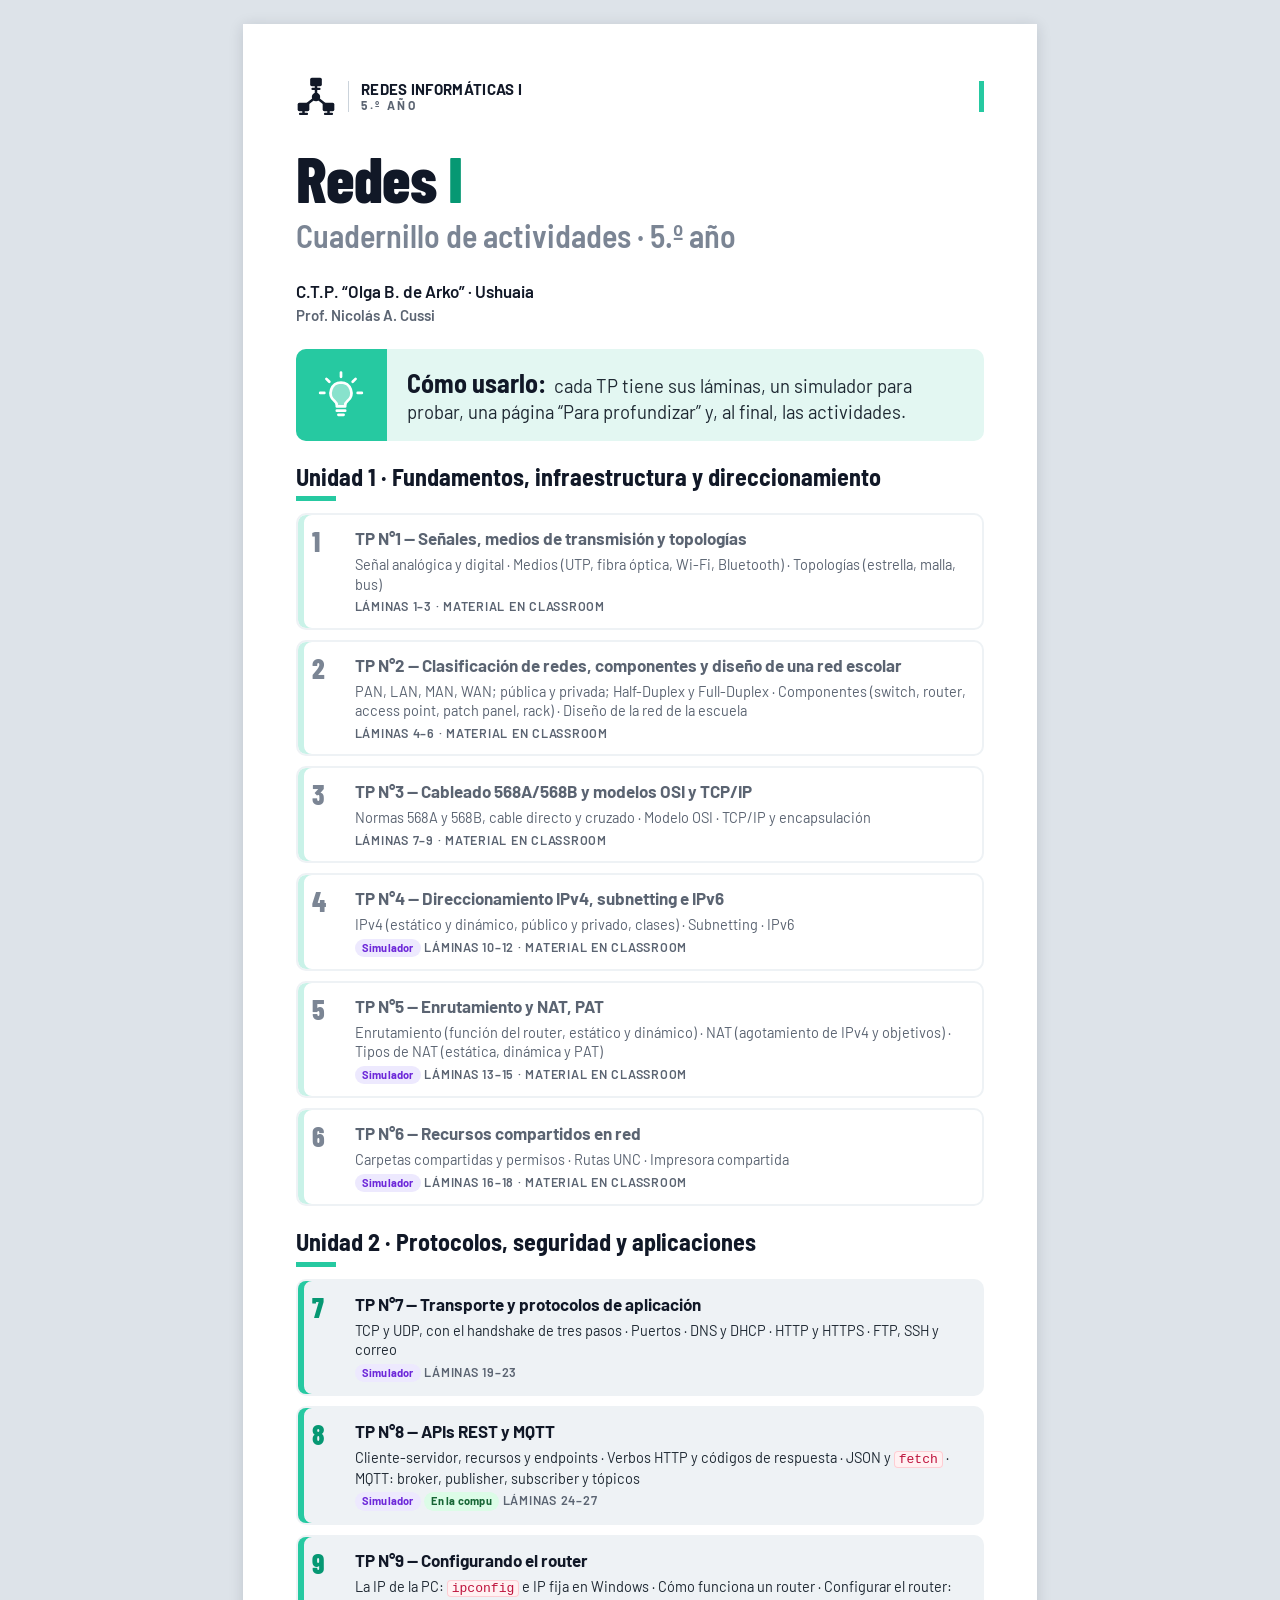
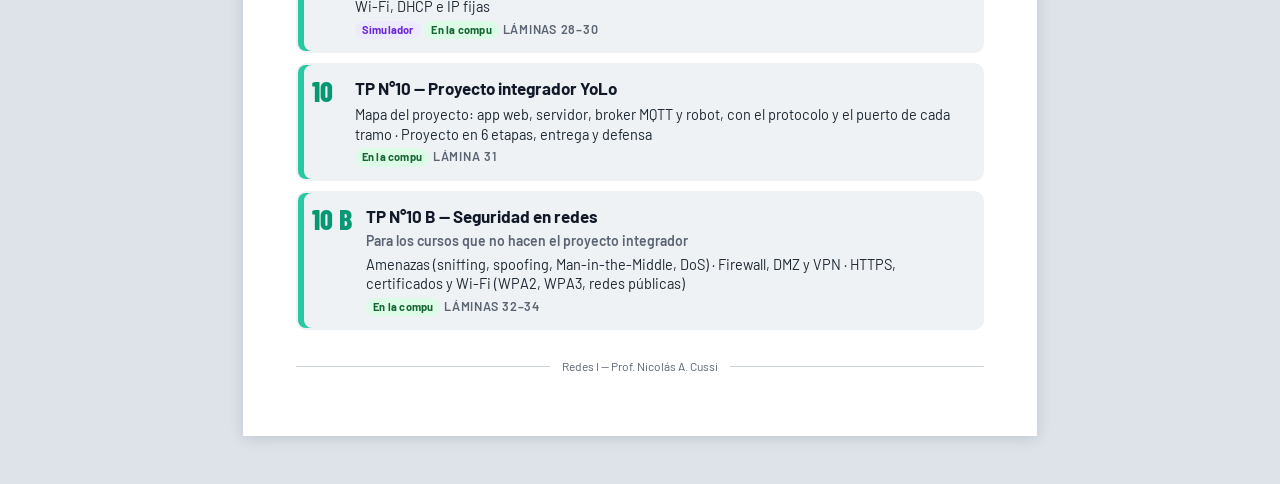
==== commit f9cff195: "TP11: Seguridad en redes (se muestra como TP N°10 B) Láminas 32 a 34 (amenazas; firewall, DMZ y VPN;" ====
--- a/indice.html
+++ b/indice.html
@@ -149,12 +149,13 @@
         </a>
       </li>
       <li>
-        <div class="tp tp--pronto">
-          <span class="tp__num" aria-hidden="true">11</span>
-          <span class="tp__titulo">TP N°11 — Seguridad en redes</span>
+        <a class="tp" href="unidades/tp11.html">
+          <span class="tp__num" aria-hidden="true">10 B</span>
+          <span class="tp__titulo">TP N°10 B — Seguridad en redes</span>
+          <span class="tp__bajada">Para los cursos que no hacen el proyecto integrador</span>
           <span class="tp__temas">Amenazas (sniffing, spoofing, Man-in-the-Middle, DoS) · Firewall, DMZ y VPN · HTTPS, certificados y Wi-Fi (WPA2, WPA3, redes públicas)</span>
-          <span class="tp__meta">Láminas 32–34 · Próximamente</span>
-        </div>
+          <span class="tp__meta"><span class="etq etq--compu">En la compu</span> Láminas 32–34 <span class="tp__visto" data-visto="11" hidden>· ✓ Visto</span></span>
+        </a>
       </li>
     </ul>
   </section>
--- a/assets/css/estilos.css
+++ b/assets/css/estilos.css
@@ -509,7 +509,7 @@
 .act-tabla thead th { background: var(--acento-claro); font-weight: 700; color: var(--tinta); text-align: center; }
 .act-tabla tbody th { font-weight: 600; color: var(--tinta); }
 
-/* Actividades en la computadora (solo TP8, TP9 y TP10) */
+/* Actividades en la computadora (solo TP8, TP9, TP10 y TP11) */
 /* Mismo hilo de color que la carpeta: el acento, un tono más oscuro, con texto oscuro encima */
 .lamina--compu .act-banda { background: var(--acento-fuerte); }
 .lamina--compu .act__num { background: var(--acento-fuerte); }
@@ -1095,6 +1095,10 @@
 .tp__titulo { font-weight: 700; font-size: 17px; color: var(--tinta); }
 .tp__temas { font-size: 14.5px; line-height: 1.35; }
 .tp__meta { font-size: 12.5px; font-weight: 600; letter-spacing: .06em; text-transform: uppercase; color: var(--gris); }
+/* TP N°10 B: el número lleva la letra y la tarjeta, una bajada (un renglón más) */
+.tp__num { white-space: nowrap; }
+.tp__bajada { font-size: 14px; font-weight: 600; line-height: 1.3; color: var(--gris); }
+.tp__bajada ~ .tp__meta { grid-column: 2; }
 /* TP no activo: tarjeta "apagada" con colores, sin opacidad (así el texto mantiene 4,5:1) */
 .tp--pronto { background: transparent; border-color: var(--panel); box-shadow: inset 6px 0 0 var(--acento-claro); }
 .tp--pronto .tp__num { color: var(--gris-sub); }
@@ -1597,18 +1601,8 @@
 .comandos .nota h4 { font-size: 16.5px; }
 .comandos .nota p { font-size: 14.5px; line-height: 1.35; }
 
-/* Para profundizar: ping, con la terminal y cómo se lee */
+/* Para profundizar: un bloque por fila */
 .pf-grid.pf-grid--1 { grid-template-columns: 1fr; }
-.pf--todo { grid-column: 1 / -1; }
-.ping { margin-top: 2px; }
-.ping__lectura {
-  display: grid; gap: 4px; align-content: start;
-  background: var(--blanco); border-radius: 8px; padding: 7px 12px 9px 14px; box-shadow: inset 4px 0 0 var(--grupo);
-}
-.ping__lectura h4 { font-family: var(--fuente-titulo); font-weight: 700; font-size: 17px; line-height: 1.2; }
-.ping__lectura.grupo--ok h4 { color: var(--ok); }
-.ping__lectura.grupo--error h4 { color: var(--error); }
-.pf__caja--ancha { grid-column: 1 / -1; }
 
 /* F12 › Red: esquema simplificado de la pestaña, con la fila del fetch */
 .red-lado { display: grid; gap: 8px; align-content: start; min-width: 0; }
@@ -1723,7 +1717,103 @@
   .pf-grid.pf-grid--1 { align-content: start; }
   /* "Ruta de trabajo": el título y la explicación en una fila */
   .ruta { grid-template-columns: auto minmax(0, 1fr); align-items: center; gap: 0 18px; }
-  .ping__lectura li { font-size: 13.5px; }
   .lamina--entrega { gap: 3mm; }
   .lamina--entrega .act-banda h2 { font-size: 32px; }
 }
+
+/* ==========================================================
+   TP11 (se muestra como TP N°10 B): seguridad en redes
+   ========================================================== */
+/* Amenazas: una tarjeta por amenaza, con cómo funciona, el daño (rojo) y la defensa (verde) */
+.amenazas { display: grid; gap: 10px; }
+.amenaza { display: grid; gap: 5px; align-content: start; background: var(--panel); border-radius: var(--radio); padding: 10px 12px 12px; }
+.amenaza__tit { display: flex; align-items: center; gap: 10px; font-family: var(--fuente-titulo); font-weight: 700; font-size: 21px; line-height: 1.1; color: var(--tinta); }
+.amenaza__tit .ico { width: 40px; height: 40px; }
+.amenaza__tit small { display: block; font-family: var(--fuente); font-size: 11px; font-weight: 700; letter-spacing: .1em; text-transform: uppercase; color: var(--gris); }
+.amenaza p { font-size: 15px; line-height: 1.36; }
+.amenaza__dano, .amenaza__defensa { background: var(--blanco); border-radius: 6px; padding: 4px 10px 5px 13px; }
+.amenaza__dano { box-shadow: inset 4px 0 0 var(--error); }
+.amenaza__defensa { box-shadow: inset 4px 0 0 var(--ok); }
+
+/* Esquemas del atacante: sniffing y Man-in-the-Middle */
+.esquema--ataque svg { max-width: 310px; }
+.esq-caja-ataque { fill: var(--error-claro); stroke: var(--error); stroke-width: 1.5; }
+.esq-ataque { stroke: var(--error); fill: var(--error); }
+.esquema .esq-txt--nota { font-style: italic; fill: var(--gris); }
+
+/* Firewall, DMZ y VPN: el esquema de la red y cada defensa */
+.red-segura { display: grid; gap: 12px; align-items: start; }
+.esquema--red { display: grid; gap: 4px; align-content: start; }
+.esquema--red svg { max-width: 420px; }
+.esquema--red figcaption { margin-top: 0; font-size: 13.5px; color: var(--gris); }
+.esquema .sg-tit { font-size: 15px; font-weight: 700; }
+.esquema .sg-rot { font-size: 12.5px; font-weight: 700; }
+.esquema .sg-txt { font-size: 12px; fill: var(--texto); }
+.sg-cliente { fill: var(--acento-claro); stroke: var(--acento); stroke-width: 1.5; }
+.sg-tunel { fill: var(--acento-claro); stroke: var(--acento-texto); stroke-width: 1.5; stroke-dasharray: 5 3; }
+.sg-candado { fill: none; stroke: var(--tinta); stroke-width: 2; }
+.sg-candado-cuerpo { fill: var(--tinta); }
+.sg-nube { fill: var(--panel); stroke: var(--gris); stroke-width: 2; }
+.sg-linea { fill: none; stroke: var(--tinta); stroke-width: 2.5; }
+.sg-muro { fill: var(--panel-oscuro); stroke: var(--tinta); stroke-width: 1.5; }
+.sg-ladrillo { fill: none; stroke: var(--gris); stroke-width: 1.2; }
+.sg-muro-rot { fill: var(--blanco); stroke: var(--tinta); stroke-width: 1.2; }
+.sg-flecha { fill: none; stroke: var(--tinta); stroke-width: 2.5; }
+.sg-flecha--no { stroke: var(--error); stroke-dasharray: 5 4; }
+.sg-punta { fill: var(--tinta); }
+.sg-punta--no { fill: var(--error); }
+.sg-n--si { fill: var(--ok); }
+.sg-n--no { fill: var(--error); }
+.esquema .sg-n-txt { font-family: var(--fuente-titular); font-weight: 800; font-size: 12.5px; fill: var(--blanco); }
+.sg-zona { stroke-width: 2; }
+.sg-zona--dmz { fill: var(--naranja-claro); stroke: var(--naranja); }
+.sg-zona--red { fill: var(--acento-suave); stroke: var(--acento); }
+.sg-equipo { fill: var(--blanco); stroke-width: 1.2; }
+.sg-equipo--dmz { stroke: var(--naranja); }
+.sg-equipo--red { stroke: var(--acento); }
+.medida { display: grid; gap: 6px; align-content: start; }
+.medida__cab { display: flex; align-items: center; gap: 10px; }
+.medida__cab .ico { width: 40px; height: 40px; }
+.medida__cab .subtitulo span { font-family: var(--fuente); font-size: 11px; font-weight: 700; letter-spacing: .1em; text-transform: uppercase; color: var(--gris); margin-left: 4px; }
+.medida p { font-size: 15px; line-height: 1.38; }
+.medida__sub { margin-top: 2px; font-family: var(--fuente-titulo); font-weight: 700; font-size: 16px; color: var(--tinta); }
+/* Reglas del firewall: pasa (verde) o no pasa (rojo); el número, en blanco */
+.lista-pasos.reglas-fw li { font-size: 14.5px; grid-template-columns: 28px 1fr; padding: 4px 10px 4px 5px; }
+.lista-pasos.reglas-fw b { height: 26px; font-size: 18px; color: var(--blanco); }
+.esquema--red .lab { margin-top: 6px; }
+/* Cuadro de la carpeta con filas más bajas */
+.act-tabla.act-tabla--baja td, .act-tabla.act-tabla--baja tbody th { height: 22px; }
+
+/* HTTPS y Wi-Fi: HTTP y HTTPS, una tarjeta debajo de la otra, y la tabla de WPA2 y WPA3 */
+.comparar.comparar--apilado { grid-template-columns: 1fr; gap: 6px; }
+.comparar--apilado li { background: var(--blanco); }
+.tabla-comp.tabla-comp--seg thead th:first-child, .tabla-comp.tabla-comp--seg tbody th { width: 22%; }
+.panel .tabla-comp--seg tbody th, .panel .tabla-comp--seg td { background: var(--blanco); }
+.lamina--seg .panel > .nota { margin-top: 2px; }
+.riesgos li { font-size: 15px; line-height: 1.36; }
+.lamina--apretada .act__items > li { line-height: 1.32; }
+.lamina--seg .panel > .nota h4 { font-size: 16.5px; }
+.nota--consejo h4 { color: var(--ok); }
+
+@media (min-width: 600px), print {
+  .amenazas { grid-template-columns: 1fr 1fr; }
+  .red-segura { grid-template-columns: minmax(0, 1.08fr) minmax(0, 1fr); }
+}
+
+@media (min-width: 860px), print {
+  .amenaza { padding: 8px 12px 10px; gap: 4px; }
+  .amenaza p { font-size: 14px; line-height: 1.33; }
+  .amenaza__dano, .amenaza__defensa { padding: 3px 10px 4px 13px; }
+  .medida p { font-size: 14px; line-height: 1.35; }
+  .lamina--compacta .tabla-comp--seg th, .lamina--compacta .tabla-comp--seg td { font-size: 14px; padding: 4px 9px; line-height: 1.3; }
+  .lamina--compacta .tabla-comp--seg thead th { font-size: 15px; padding: 4px 8px; }
+  .lamina .lista-pasos.reglas-fw li { font-size: 13.5px; line-height: 1.28; padding: 3px 10px 3px 4px; }
+  .lamina .lista-pasos.reglas-fw b { height: 24px; font-size: 16px; }
+  .lamina--seg .panel > p, .lamina--seg .comparar--apilado p { font-size: 14px; line-height: 1.36; }
+  .lamina--seg .comparar.comparar--compacto li { padding: 6px 12px; }
+  .lamina--seg .comparar.comparar--compacto h4 { font-size: 17px; margin-bottom: 2px; }
+  .lamina--seg .nota { padding: 6px 12px 7px 16px; gap: 2px; }
+  .lamina--seg .nota p { font-size: 14px; line-height: 1.36; }
+  .lamina--seg .lab p { font-size: 13.5px; }
+  .lamina--seg .riesgos li { font-size: 14px; line-height: 1.36; }
+}
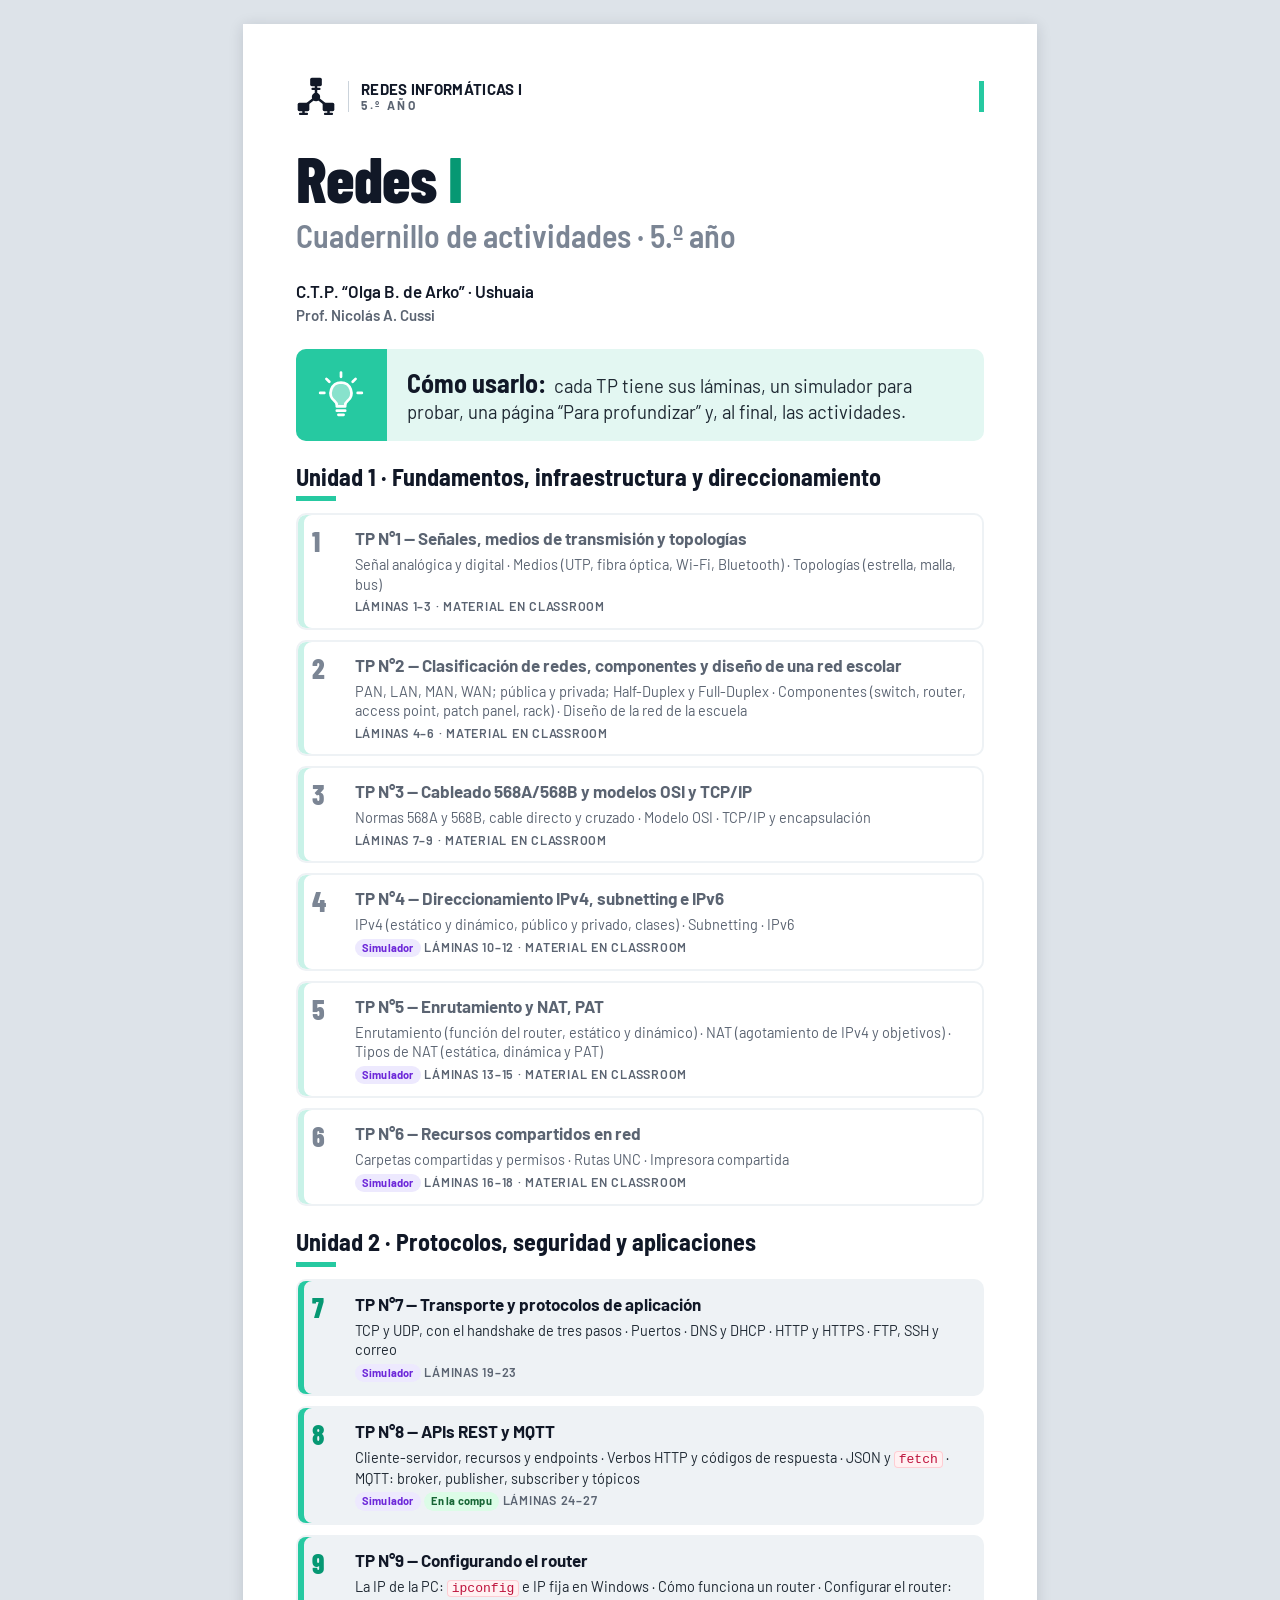
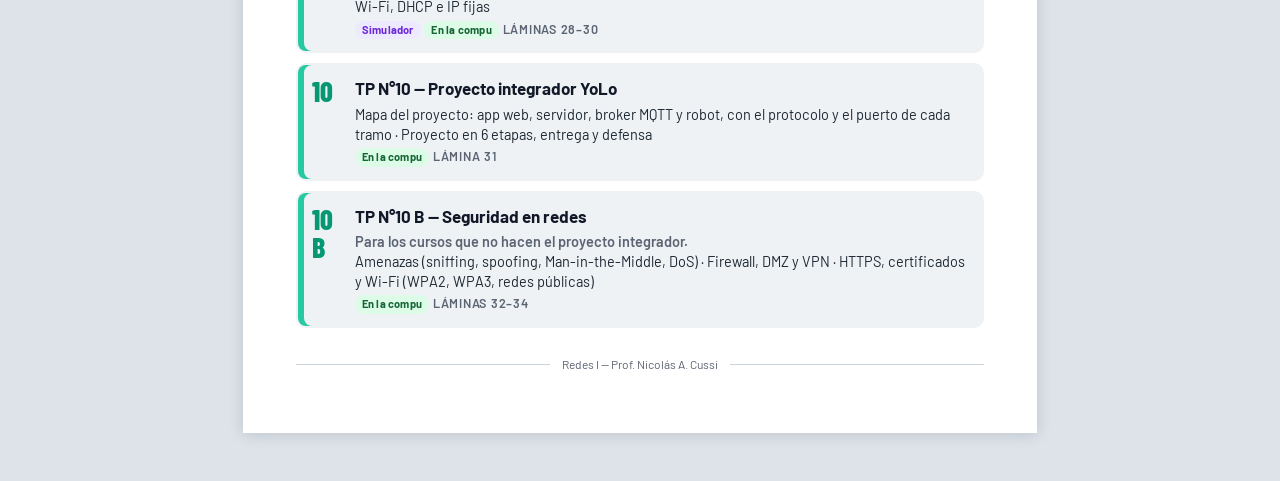
==== commit ed747589: "Índice: la tarjeta del TP N°10 B con la misma estructura que las demás" ====
--- a/indice.html
+++ b/indice.html
@@ -150,10 +150,9 @@
       </li>
       <li>
         <a class="tp" href="unidades/tp11.html">
-          <span class="tp__num" aria-hidden="true">10 B</span>
+          <span class="tp__num" aria-hidden="true">10<span class="tp__letra">B</span></span>
           <span class="tp__titulo">TP N°10 B — Seguridad en redes</span>
-          <span class="tp__bajada">Para los cursos que no hacen el proyecto integrador</span>
-          <span class="tp__temas">Amenazas (sniffing, spoofing, Man-in-the-Middle, DoS) · Firewall, DMZ y VPN · HTTPS, certificados y Wi-Fi (WPA2, WPA3, redes públicas)</span>
+          <span class="tp__temas"><span class="tp__bajada">Para los cursos que no hacen el proyecto integrador.</span> Amenazas (sniffing, spoofing, Man-in-the-Middle, DoS) · Firewall, DMZ y VPN · HTTPS, certificados y Wi-Fi (WPA2, WPA3, redes públicas)</span>
           <span class="tp__meta"><span class="etq etq--compu">En la compu</span> Láminas 32–34 <span class="tp__visto" data-visto="11" hidden>· ✓ Visto</span></span>
         </a>
       </li>
--- a/assets/css/estilos.css
+++ b/assets/css/estilos.css
@@ -1095,10 +1095,10 @@
 .tp__titulo { font-weight: 700; font-size: 17px; color: var(--tinta); }
 .tp__temas { font-size: 14.5px; line-height: 1.35; }
 .tp__meta { font-size: 12.5px; font-weight: 600; letter-spacing: .06em; text-transform: uppercase; color: var(--gris); }
-/* TP N°10 B: el número lleva la letra y la tarjeta, una bajada (un renglón más) */
-.tp__num { white-space: nowrap; }
-.tp__bajada { font-size: 14px; font-weight: 600; line-height: 1.3; color: var(--gris); }
-.tp__bajada ~ .tp__meta { grid-column: 2; }
+/* TP N°10 B: la letra va debajo del número (la columna queda del ancho de las otras tarjetas)
+   y la bajada es el primer renglón de los temas */
+.tp__letra { display: block; }
+.tp__bajada { display: block; font-weight: 600; color: var(--gris); }
 /* TP no activo: tarjeta "apagada" con colores, sin opacidad (así el texto mantiene 4,5:1) */
 .tp--pronto { background: transparent; border-color: var(--panel); box-shadow: inset 6px 0 0 var(--acento-claro); }
 .tp--pronto .tp__num { color: var(--gris-sub); }
